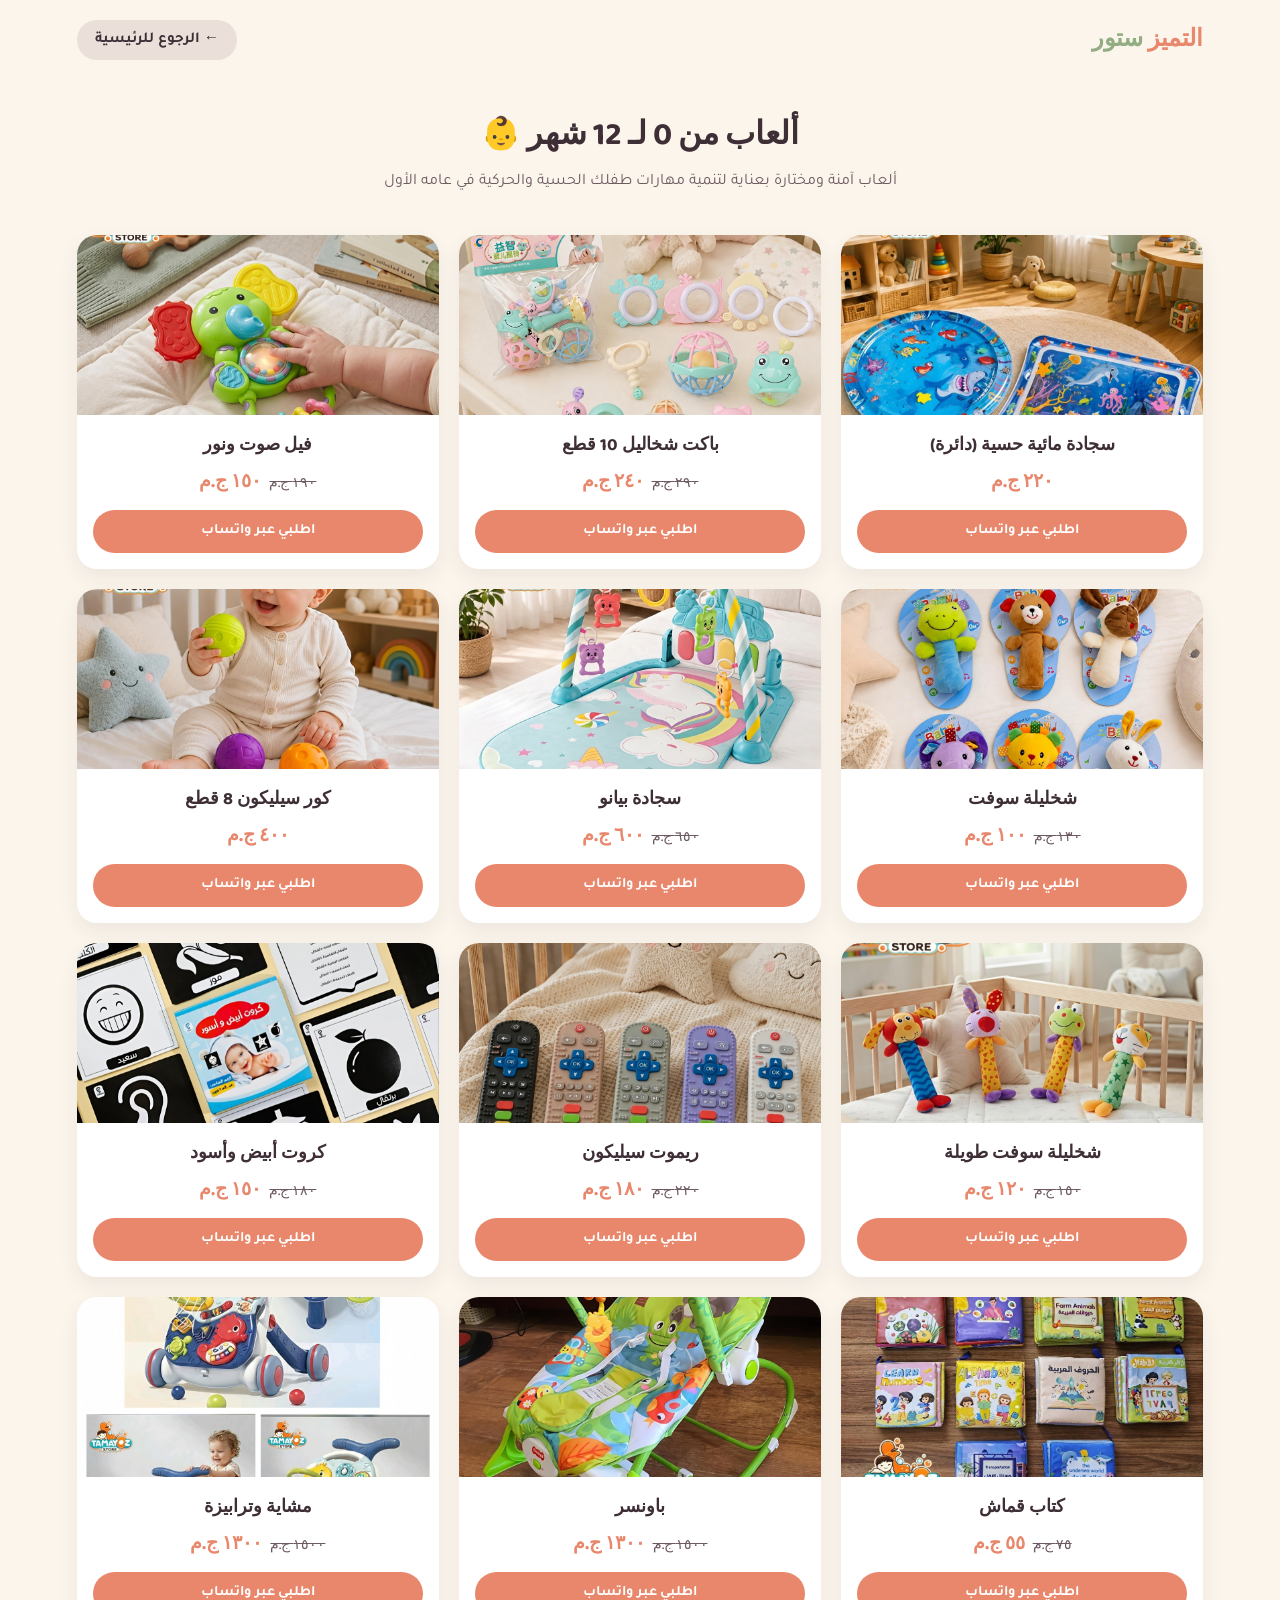
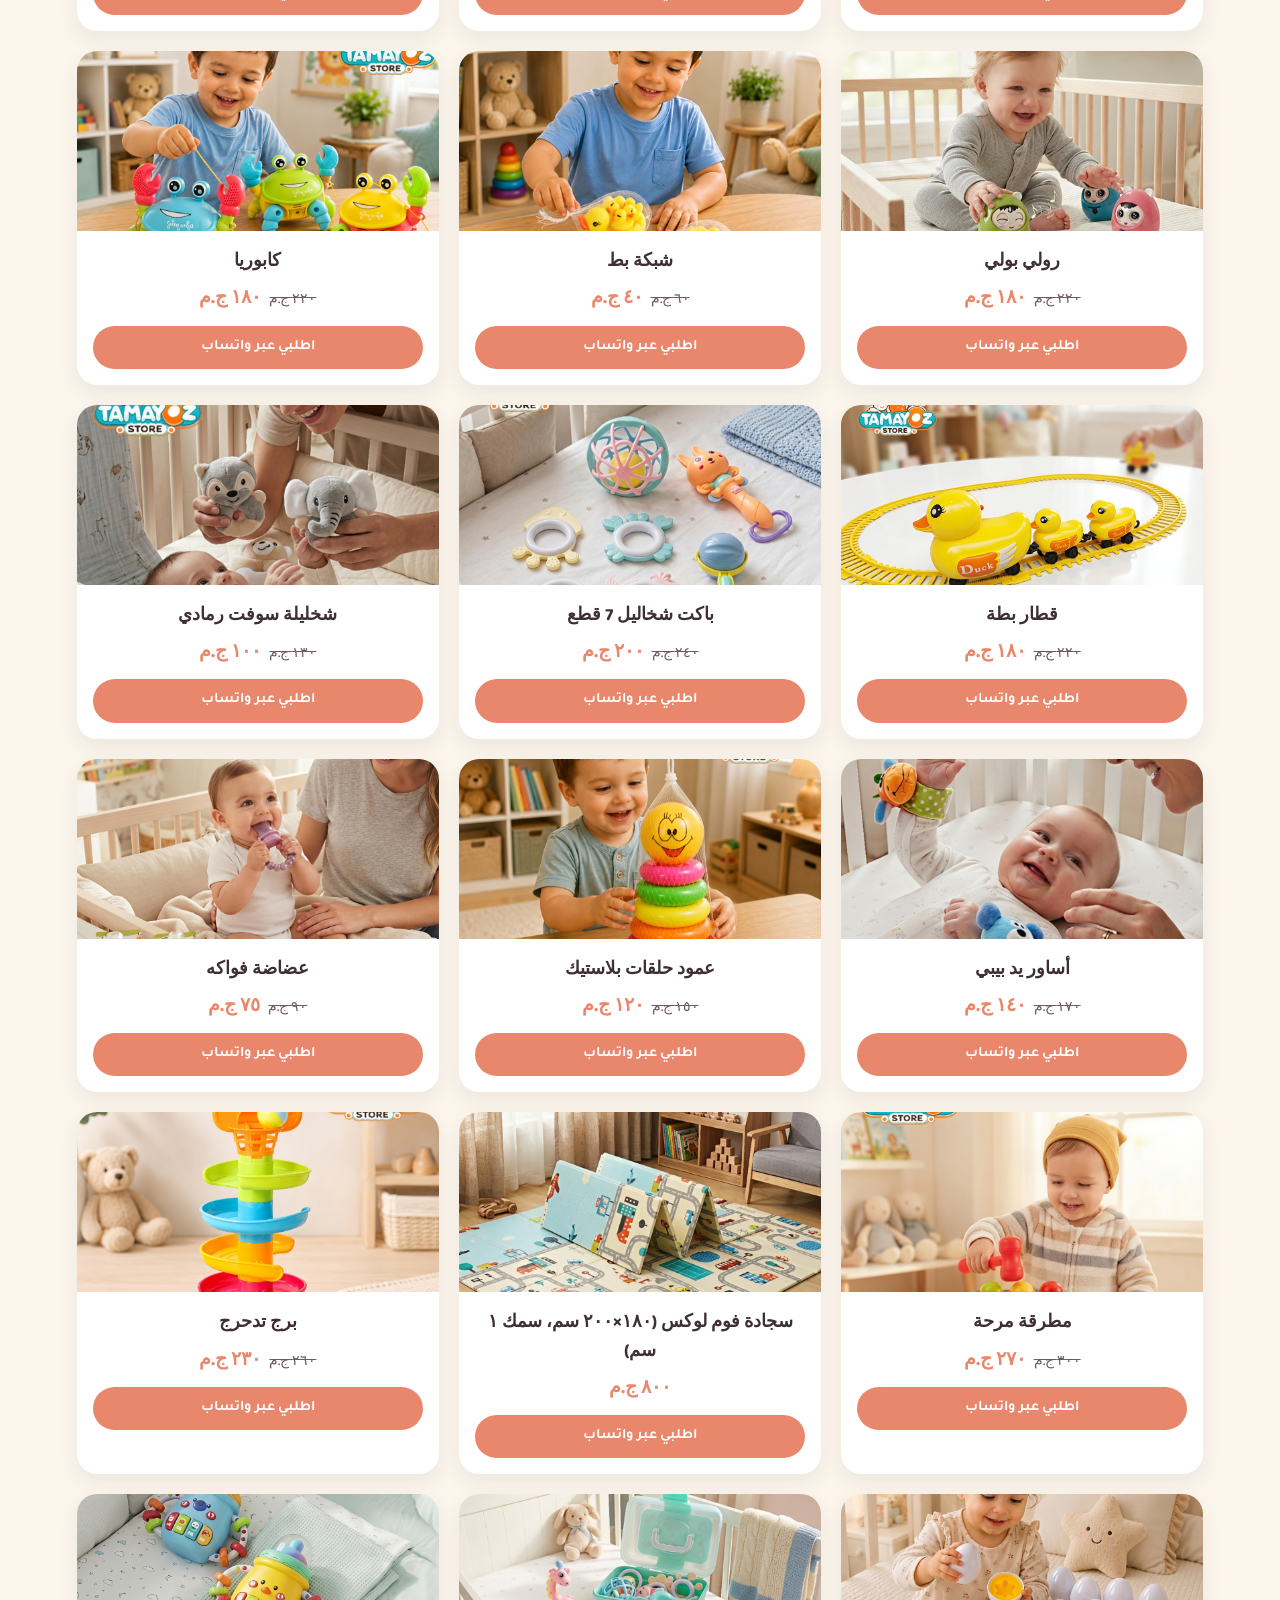
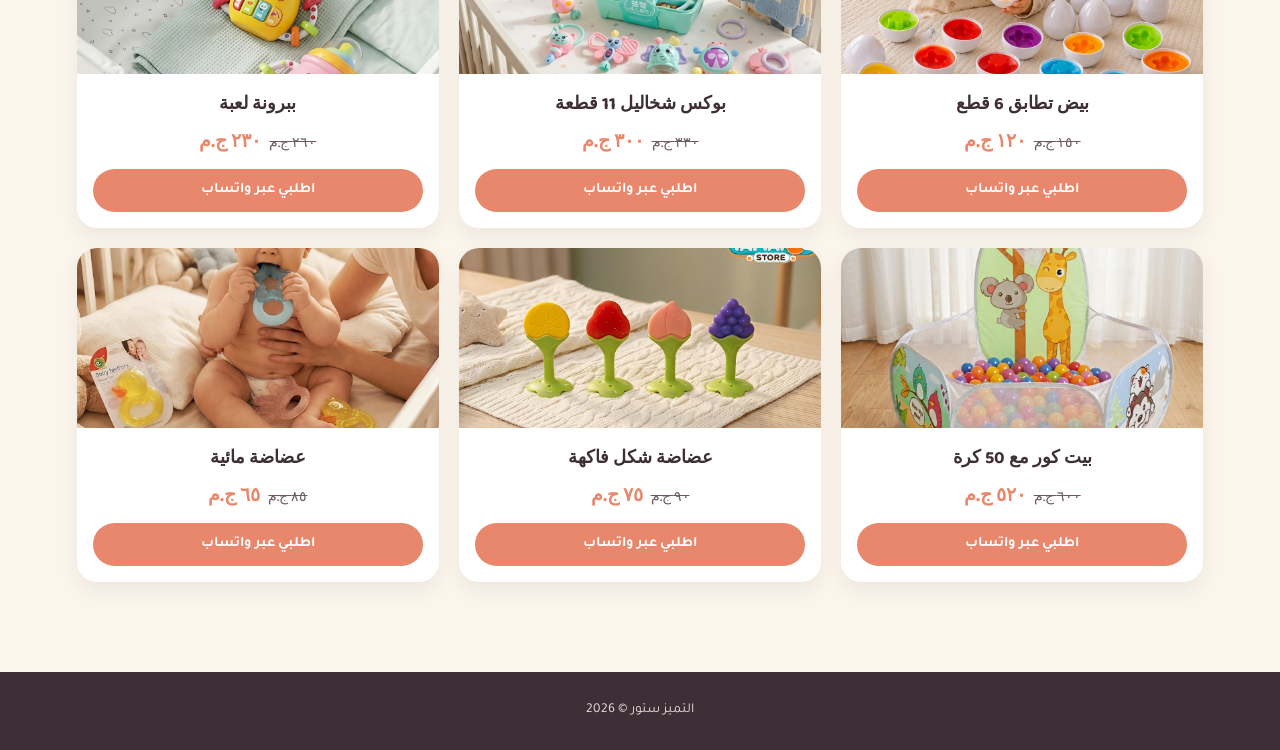
==== 0-12-months.html @ 3f2ba43d "Update 0-12-months.html" ====
<!DOCTYPE html>
<html lang="ar" dir="rtl">
<head>
<meta charset="UTF-8">
<meta name="viewport" content="width=device-width, initial-scale=1.0">
<title>ألعاب من 0 لـ 12 شهر - التميز ستور</title>
<link href="https://fonts.googleapis.com/css2?family=Baloo+2:wght@500;700;800&family=Tajawal:wght@400;500;700&display=swap" rel="stylesheet">
<style>
  :root{
    --cream:#FBF5EC;
    --coral:#E8876B;
    --sage:#93AD82;
    --sun:#F0C348;
    --plum:#3E2E36;
    --plum-soft:#6E5A61;
    --card:#FFFFFF;
  }
  *{box-sizing:border-box; margin:0; padding:0;}
  body{
    font-family:'Tajawal', sans-serif;
    background:var(--cream);
    color:var(--plum);
    line-height:1.6;
  }
  h1,h2,h3{ font-family:'Baloo 2', sans-serif; }
  nav{
    display:flex; justify-content:space-between; align-items:center;
    padding:20px 6%; background:var(--cream);
  }
  .logo{ font-family:'Baloo 2'; font-weight:800; font-size:1.5rem; color:var(--coral); text-decoration:none; }
  .logo span{ color:var(--sage); }
  .back-btn{
    color:var(--plum); text-decoration:none; font-weight:700;
    font-size:0.95rem; background:#EADFD9; padding:8px 18px; border-radius:20px;
  }
  .header-section{ text-align:center; padding:30px 6% 20px; }
  .header-section h1{ font-size:2rem; color:var(--plum); }
  .header-section p{ color:var(--plum-soft); margin-top:8px; font-size:1rem; }

  .products{ padding:20px 6% 50px; }
  .products-grid{ display:grid; grid-template-columns:repeat(3,1fr); gap:20px; }
  .pcard{
    background:var(--card); border-radius:20px; overflow:hidden;
    box-shadow:0 8px 20px rgba(62,46,54,0.07); display:flex; flex-direction:column;
  }
  .pcard-img{ height:180px; overflow:hidden; background:#FCE7D8; display:flex; align-items:center; justify-content:center; }
  .pcard-img img{ width:100%; height:100%; object-fit:cover; }
  .pcard-body{ padding:16px; text-align:center; }
  .pcard-body h3{ font-size:1.1rem; font-weight:700; margin-bottom:8px; }
  .pcard-body .price{ font-family:'Baloo 2'; font-weight:700; color:var(--coral); font-size:1.2rem; margin-bottom:12px; }
  .old-price{ text-decoration:line-through; color:var(--plum-soft); font-size:0.85rem; font-weight:500; margin-inline-end:8px; }
  .new-price{ color:var(--coral); font-weight:700; }
  .order-btn{
    display:inline-block; background:var(--coral); color:white;
    padding:10px 20px; border-radius:30px; font-weight:700;
    text-decoration:none; font-size:0.9rem; width:100%;
  }

  footer{
    text-align:center; padding:28px 6%; font-size:0.85rem;
    background:var(--plum); color:#EADFD9; margin-top:40px;
  }

  @media(max-width:800px){
    .products-grid{ grid-template-columns:repeat(2,1fr); }
  }
  @media(max-width:500px){
    .products-grid{ grid-template-columns:1fr; }
  }
</style>
</head>
<body>

<nav>
  <a href="../index.html" class="logo">التميز <span>ستور</span></a>
  <a href="../index.html" class="back-btn">← الرجوع للرئيسية</a>
</nav>

<section class="header-section">
  <h1>ألعاب من 0 لـ 12 شهر 👶</h1>
  <p>ألعاب آمنة ومختارة بعناية لتنمية مهارات طفلك الحسية والحركية في عامه الأول</p>
</section>

<section class="products">
  <div class="products-grid">

    <!-- منتج 1 -->
    <div class="pcard">
      <div class="pcard-img">
        <img src="IMG_٢٠٢٦٠٩٠١_٢١٥١٤٠.jpg" alt="سجادة مائية حسية">
      </div>
      <div class="pcard-body">
        <h3>سجادة مائية حسية (دائرة)</h3>
        <p class="price"><span class="new-price">٢٢٠ ج.م</span></p>
        <a href="https://wa.me/201110715438?text=أريد%20طلب%20السجادة%20المائية%20الحسية" target="_blank" class="order-btn">اطلبي عبر واتساب</a>
      </div>
    </div>

    <!-- منتج 2 -->
    <div class="pcard">
      <div class="pcard-img">
        <img src="IMG_٢٠٢٦٠٨١٧_٢١٣٦٤٥.png" alt="باكت شخاليل 10 قطع">
      </div>
      <div class="pcard-body">
        <h3>باكت شخاليل 10 قطع</h3>
        <p class="price"><span class="old-price">٢٩٠ ج.م</span><span class="new-price">٢٤٠ ج.م</span></p>
        <a href="https://wa.me/201110715438?text=أريد%20طلب%20باكت%20شخاليل%2010%20قطع" target="_blank" class="order-btn">اطلبي عبر واتساب</a>
      </div>
    </div>

    <!-- منتج 3 -->
    <div class="pcard">
      <div class="pcard-img">
        <img src="IMG_٢٠٢٦٠٩٠٥_٠٠٢٨٤٧.jpg" alt="فيل صوت ونور">
      </div>
      <div class="pcard-body">
        <h3>فيل صوت ونور</h3>
        <p class="price"><span class="old-price">١٩٠ ج.م</span><span class="new-price">١٥٠ ج.م</span></p>
        <a href="https://wa.me/201110715438?text=أريد%20طلب%20فيل%20صوت%20ونور" target="_blank" class="order-btn">اطلبي عبر واتساب</a>
      </div>
    </div>

    <!-- منتج 4 -->
    <div class="pcard">
      <div class="pcard-img">
        <img src="IMG_٢٠٢٦٠٩٠٥_٠٠٢٩٠٢.jpg" alt="شخليلة سوفت">
      </div>
      <div class="pcard-body">
        <h3>شخليلة سوفت</h3>
        <p class="price"><span class="old-price">١٣٠ ج.م</span><span class="new-price">١٠٠ ج.م</span></p>
        <a href="https://wa.me/201110715438?text=أريد%20طلب%20شخليلة%20سوفت" target="_blank" class="order-btn">اطلبي عبر واتساب</a>
      </div>
    </div>

    <!-- منتج 5 -->
    <div class="pcard">
      <div class="pcard-img">
        <img src="IMG_٢٠٢٦٠٩٠٥_٠٠٢٩١٨.jpg" alt="سجادة بيانو">
      </div>
      <div class="pcard-body">
        <h3>سجادة بيانو</h3>
        <p class="price"><span class="old-price">٦٥٠ ج.م</span><span class="new-price">٦٠٠ ج.م</span></p>
        <a href="https://wa.me/201110715438?text=أريد%20طلب%20سجادة%20بيانو" target="_blank" class="order-btn">اطلبي عبر واتساب</a>
      </div>
    </div>

    <!-- منتج 6 -->
    <div class="pcard">
      <div class="pcard-img">
        <img src="IMG_٢٠٢٦٠٩٠٥_٠٠٢٩٣٢.jpg" alt="كور سيليكون 8 قطع">
      </div>
      <div class="pcard-body">
        <h3>كور سيليكون 8 قطع</h3>
        <p class="price"><span class="new-price">٤٠٠ ج.م</span></p>
        <a href="https://wa.me/201110715438?text=أريد%20طلب%20كور%20سيليكون" target="_blank" class="order-btn">اطلبي عبر واتساب</a>
      </div>
    </div>

    <!-- منتج 7 -->
    <div class="pcard">
      <div class="pcard-img">
        <img src="IMG_٢٠٢٦٠٩٠٥_٠٠٣٠٠٧.jpg" alt="شخليلة سوفت طويلة">
      </div>
      <div class="pcard-body">
        <h3>شخليلة سوفت طويلة</h3>
        <p class="price"><span class="old-price">١٥٠ ج.م</span><span class="new-price">١٢٠ ج.م</span></p>
        <a href="https://wa.me/201110715438?text=أريد%20طلب%20شخليلة%20سوفت%20طويلة" target="_blank" class="order-btn">اطلبي عبر واتساب</a>
      </div>
    </div>

    <!-- منتج 8 -->
    <div class="pcard">
      <div class="pcard-img">
        <img src="IMG_٢٠٢٦٠٩٠٥_٠٠٣٠٣٠.jpg" alt="ريموت سيليكون">
      </div>
      <div class="pcard-body">
        <h3>ريموت سيليكون</h3>
        <p class="price"><span class="old-price">٢٢٠ ج.م</span><span class="new-price">١٨٠ ج.م</span></p>
        <a href="https://wa.me/201110715438?text=أريد%20طلب%20ريموت%20سيليكون" target="_blank" class="order-btn">اطلبي عبر واتساب</a>
      </div>
    </div>

    <!-- منتج 9 -->
    <div class="pcard">
      <div class="pcard-img">
        <img src="IMG_٢٠٢٦٠٩٠٥_٠٠٣٠٤٧.jpg" alt="كروت أبيض وأسود">
      </div>
      <div class="pcard-body">
        <h3>كروت أبيض وأسود</h3>
        <p class="price"><span class="old-price">١٨٠ ج.م</span><span class="new-price">١٥٠ ج.م</span></p>
        <a href="https://wa.me/201110715438?text=أريد%20طلب%20كروت%20أبيض%20وأسود" target="_blank" class="order-btn">اطلبي عبر واتساب</a>
      </div>
    </div>

    <!-- منتج 10 -->
    <div class="pcard">
      <div class="pcard-img">
        <img src="IMG_٢٠٢٦٠٩٠٥_٠٠٣١٠٩.jpg" alt="كتاب قماش">
      </div>
      <div class="pcard-body">
        <h3>كتاب قماش</h3>
        <p class="price"><span class="old-price">٧٥ ج.م</span><span class="new-price">٥٥ ج.م</span></p>
        <a href="https://wa.me/201110715438?text=أريد%20طلب%20كتاب%20قماش" target="_blank" class="order-btn">اطلبي عبر واتساب</a>
      </div>
    </div>

    <!-- منتج 11 -->
    <div class="pcard">
      <div class="pcard-img">
        <img src="IMG_٢٠٢٦٠٩٠٥_٠٠٣١٢٠.jpg" alt="باونسر">
      </div>
      <div class="pcard-body">
        <h3>باونسر</h3>
        <p class="price"><span class="old-price">١٥٠٠ ج.م</span><span class="new-price">١٣٠٠ ج.م</span></p>
        <a href="https://wa.me/201110715438?text=أريد%20طلب%20باونسر" target="_blank" class="order-btn">اطلبي عبر واتساب</a>
      </div>
    </div>

    <!-- منتج 12 -->
    <div class="pcard">
      <div class="pcard-img">
        <img src="IMG_٢٠٢٦٠٩٠٥_٠٠٣٢٥٩.jpg" alt="مشاية وترابيزة">
      </div>
      <div class="pcard-body">
        <h3>مشاية وترابيزة</h3>
        <p class="price"><span class="old-price">١٥٠٠ ج.م</span><span class="new-price">١٣٠٠ ج.م</span></p>
        <a href="https://wa.me/201110715438?text=أريد%20طلب%20مشاية%20وترابيزة" target="_blank" class="order-btn">اطلبي عبر واتساب</a>
      </div>
    </div>

    <!-- منتج 13 -->
    <div class="pcard">
      <div class="pcard-img">
        <img src="IMG_٢٠٢٦٠٩٠٥_٠٠٣٣٢٥.jpg" alt="رولي بولي">
      </div>
      <div class="pcard-body">
        <h3>رولي بولي</h3>
        <p class="price"><span class="old-price">٢٢٠ ج.م</span><span class="new-price">١٨٠ ج.م</span></p>
        <a href="https://wa.me/201110715438?text=أريد%20طلب%20رولي%20بولي" target="_blank" class="order-btn">اطلبي عبر واتساب</a>
      </div>
    </div>

    <!-- منتج 14 -->
    <div class="pcard">
      <div class="pcard-img">
        <img src="IMG_٢٠٢٦٠٩٠٥_٠٠٣٣٣٣.jpg" alt="شبكة بط">
      </div>
      <div class="pcard-body">
        <h3>شبكة بط</h3>
        <p class="price"><span class="old-price">٦٠ ج.م</span><span class="new-price">٤٠ ج.م</span></p>
        <a href="https://wa.me/201110715438?text=أريد%20طلب%20شبكة%20بط" target="_blank" class="order-btn">اطلبي عبر واتساب</a>
      </div>
    </div>

    <!-- منتج 15 -->
    <div class="pcard">
      <div class="pcard-img">
        <img src="IMG_٢٠٢٦٠٩٠٥_٠٠٣٣٤٨.jpg" alt="كابوريا">
      </div>
      <div class="pcard-body">
        <h3>كابوريا</h3>
        <p class="price"><span class="old-price">٢٢٠ ج.م</span><span class="new-price">١٨٠ ج.م</span></p>
        <a href="https://wa.me/201110715438?text=أريد%20طلب%20كابوريا" target="_blank" class="order-btn">اطلبي عبر واتساب</a>
      </div>
    </div>

    <!-- منتج 16 -->
    <div class="pcard">
      <div class="pcard-img">
        <img src="IMG_٢٠٢٦٠٩٠٥_٠٠٣٤٠٢.jpg" alt="قطار بطة">
      </div>
      <div class="pcard-body">
        <h3>قطار بطة</h3>
        <p class="price"><span class="old-price">٢٢٠ ج.م</span><span class="new-price">١٨٠ ج.م</span></p>
        <a href="https://wa.me/201110715438?text=أريد%20طلب%20قطار%20بطة" target="_blank" class="order-btn">اطلبي عبر واتساب</a>
      </div>
    </div>

    <!-- منتج 17 -->
    <div class="pcard">
      <div class="pcard-img">
        <img src="IMG_٢٠٢٦٠٩٠٥_٠٠٣٤٢٠.jpg" alt="باكت شخاليل 7 قطع">
      </div>
      <div class="pcard-body">
        <h3>باكت شخاليل 7 قطع</h3>
        <p class="price"><span class="old-price">٢٤٠ ج.م</span><span class="new-price">٢٠٠ ج.م</span></p>
        <a href="https://wa.me/201110715438?text=أريد%20طلب%20باكت%20شخاليل%207%20قطع" target="_blank" class="order-btn">اطلبي عبر واتساب</a>
      </div>
    </div>

    <!-- منتج 18 -->
    <div class="pcard">
      <div class="pcard-img">
        <img src="IMG_٢٠٢٦٠٩٠٥_٠٠٣٤٤٤.jpg" alt="شخليلة سوفت رمادي">
      </div>
      <div class="pcard-body">
        <h3>شخليلة سوفت رمادي</h3>
        <p class="price"><span class="old-price">١٣٠ ج.م</span><span class="new-price">١٠٠ ج.م</span></p>
        <a href="https://wa.me/201110715438?text=أريد%20طلب%20شخليلة%20سوفت%20رمادي" target="_blank" class="order-btn">اطلبي عبر واتساب</a>
      </div>
    </div>

    <!-- منتج 19 -->
    <div class="pcard">
      <div class="pcard-img">
        <img src="IMG_٢٠٢٦٠٩٠٥_٠٠٣٤٥٣.jpg" alt="أساور يد بيبي">
      </div>
      <div class="pcard-body">
        <h3>أساور يد بيبي</h3>
        <p class="price"><span class="old-price">١٧٠ ج.م</span><span class="new-price">١٤٠ ج.م</span></p>
        <a href="https://wa.me/201110715438?text=أريد%20طلب%20أساور%20يد%20بيبي" target="_blank" class="order-btn">اطلبي عبر واتساب</a>
      </div>
    </div>

    <!-- منتج 20 -->
    <div class="pcard">
      <div class="pcard-img">
        <img src="IMG_٢٠٢٦٠٩٠٥_٠٠٣٥٠٧.jpg" alt="عمود حلقات بلاستيك">
      </div>
      <div class="pcard-body">
        <h3>عمود حلقات بلاستيك</h3>
        <p class="price"><span class="old-price">١٥٠ ج.م</span><span class="new-price">١٢٠ ج.م</span></p>
        <a href="https://wa.me/201110715438?text=أريد%20طلب%20عمود%20حلقات%20بلاستيك" target="_blank" class="order-btn">اطلبي عبر واتساب</a>
      </div>
    </div>

    <!-- منتج 21 -->
    <div class="pcard">
      <div class="pcard-img">
        <img src="IMG_٢٠٢٦٠٩٠٥_٠٠٣٥١٤.jpg" alt="عضاضة فواكه">
      </div>
      <div class="pcard-body">
        <h3>عضاضة فواكه</h3>
        <p class="price"><span class="old-price">٩٠ ج.م</span><span class="new-price">٧٥ ج.م</span></p>
        <a href="https://wa.me/201110715438?text=أريد%20طلب%20عضاضة%20فواكه" target="_blank" class="order-btn">اطلبي عبر واتساب</a>
      </div>
    </div>

    <!-- منتج 22 -->
    <div class="pcard">
      <div class="pcard-img">
        <img src="IMG_٢٠٢٦٠٩٠٥_٠٠٣٥٢٣.jpg" alt="مطرقة مرحة">
      </div>
      <div class="pcard-body">
        <h3>مطرقة مرحة</h3>
        <p class="price"><span class="old-price">٣٠٠ ج.م</span><span class="new-price">٢٧٠ ج.م</span></p>
        <a href="https://wa.me/201110715438?text=أريد%20طلب%20مطرقة%20مرحة" target="_blank" class="order-btn">اطلبي عبر واتساب</a>
      </div>
    </div>

    <!-- منتج 23 -->
    <div class="pcard">
      <div class="pcard-img">
        <img src="IMG_٢٠٢٦٠٩٠٥_٠٠٣٥٤٠.jpg" alt="سجادة فوم لوكس">
      </div>
      <div class="pcard-body">
        <h3>سجادة فوم لوكس (١٨٠×٢٠٠ سم، سمك ١ سم)</h3>
        <p class="price"><span class="new-price">٨٠٠ ج.م</span></p>
        <a href="https://wa.me/201110715438?text=أريد%20طلب%20سجادة%20فوم%20لوكس" target="_blank" class="order-btn">اطلبي عبر واتساب</a>
      </div>
    </div>

    <!-- منتج 24 -->
    <div class="pcard">
      <div class="pcard-img">
        <img src="IMG_٢٠٢٦٠٩٠٥_٠٠٣٦٠٨.jpg" alt="برج تدحرج">
      </div>
      <div class="pcard-body">
        <h3>برج تدحرج</h3>
        <p class="price"><span class="old-price">٢٦٠ ج.م</span><span class="new-price">٢٣٠ ج.م</span></p>
        <a href="https://wa.me/201110715438?text=أريد%20طلب%20برج%20تدحرج" target="_blank" class="order-btn">اطلبي عبر واتساب</a>
      </div>
    </div>

    <!-- منتج 25 -->
    <div class="pcard">
      <div class="pcard-img">
        <img src="IMG_٢٠٢٦٠٩٠٥_٠٠٣٦٢٠.jpg" alt="بيض تطابق 6 قطع">
      </div>
      <div class="pcard-body">
        <h3>بيض تطابق 6 قطع</h3>
        <p class="price"><span class="old-price">١٥٠ ج.م</span><span class="new-price">١٢٠ ج.م</span></p>
        <a href="https://wa.me/201110715438?text=أريد%20طلب%20بيض%20تطابق" target="_blank" class="order-btn">اطلبي عبر واتساب</a>
      </div>
    </div>

    <!-- منتج 26 -->
    <div class="pcard">
      <div class="pcard-img">
        <img src="IMG_٢٠٢٦٠٩٠٥_٠٠٣٦٣٣.jpg" alt="بوكس شخاليل 11 قطعة">
      </div>
      <div class="pcard-body">
        <h3>بوكس شخاليل 11 قطعة</h3>
        <p class="price"><span class="old-price">٣٣٠ ج.م</span><span class="new-price">٣٠٠ ج.م</span></p>
        <a href="https://wa.me/201110715438?text=أريد%20طلب%20بوكس%20شخاليل%2011%20قطعة" target="_blank" class="order-btn">اطلبي عبر واتساب</a>
      </div>
    </div>

    <!-- منتج 27 -->
    <div class="pcard">
      <div class="pcard-img">
        <img src="IMG_٢٠٢٦٠٩٠٥_٠٠٣٦٤٦.jpg" alt="ببرونة لعبة">
      </div>
      <div class="pcard-body">
        <h3>ببرونة لعبة</h3>
        <p class="price"><span class="old-price">٢٦٠ ج.م</span><span class="new-price">٢٣٠ ج.م</span></p>
        <a href="https://wa.me/201110715438?text=أريد%20طلب%20ببرونة%20لعبة" target="_blank" class="order-btn">اطلبي عبر واتساب</a>
      </div>
    </div>

    <!-- منتج 28 -->
    <div class="pcard">
      <div class="pcard-img">
        <img src="IMG_٢٠٢٦٠٩٠٥_٠٠٣٦٥٨.jpg" alt="بيت كور مع 50 كرة">
      </div>
      <div class="pcard-body">
        <h3>بيت كور مع 50 كرة</h3>
        <p class="price"><span class="old-price">٦٠٠ ج.م</span><span class="new-price">٥٢٠ ج.م</span></p>
        <a href="https://wa.me/201110715438?text=أريد%20طلب%20بيت%20كور%20مع%2050%20كرة" target="_blank" class="order-btn">اطلبي عبر واتساب</a>
      </div>
    </div>

    <!-- منتج 29 -->
    <div class="pcard">
      <div class="pcard-img">
        <img src="IMG_٢٠٢٦٠٩٠٥_٠٠٣٧١٢.jpg" alt="عضاضة شكل فاكهة">
      </div>
      <div class="pcard-body">
        <h3>عضاضة شكل فاكهة</h3>
        <p class="price"><span class="old-price">٩٠ ج.م</span><span class="new-price">٧٥ ج.م</span></p>
        <a href="https://wa.me/201110715438?text=أريد%20طلب%20عضاضة%20شكل%20فاكهة" target="_blank" class="order-btn">اطلبي عبر واتساب</a>
      </div>
    </div>

    <!-- منتج 30 -->
    <div class="pcard">
      <div class="pcard-img">
        <img src="IMG_٢٠٢٦٠٩٠٥_٠٠٣٧٣٠.jpg" alt="عضاضة مائية">
      </div>
      <div class="pcard-body">
        <h3>عضاضة مائية</h3>
        <p class="price"><span class="old-price">٨٥ ج.م</span><span class="new-price">٦٥ ج.م</span></p>
        <a href="https://wa.me/201110715438?text=أريد%20طلب%20عضاضة%20مائية" target="_blank" class="order-btn">اطلبي عبر واتساب</a>
      </div>
    </div>

  </div>
</section>

<footer>
  <p>التميز ستور © 2026</p>
</footer>

</body>
</html>
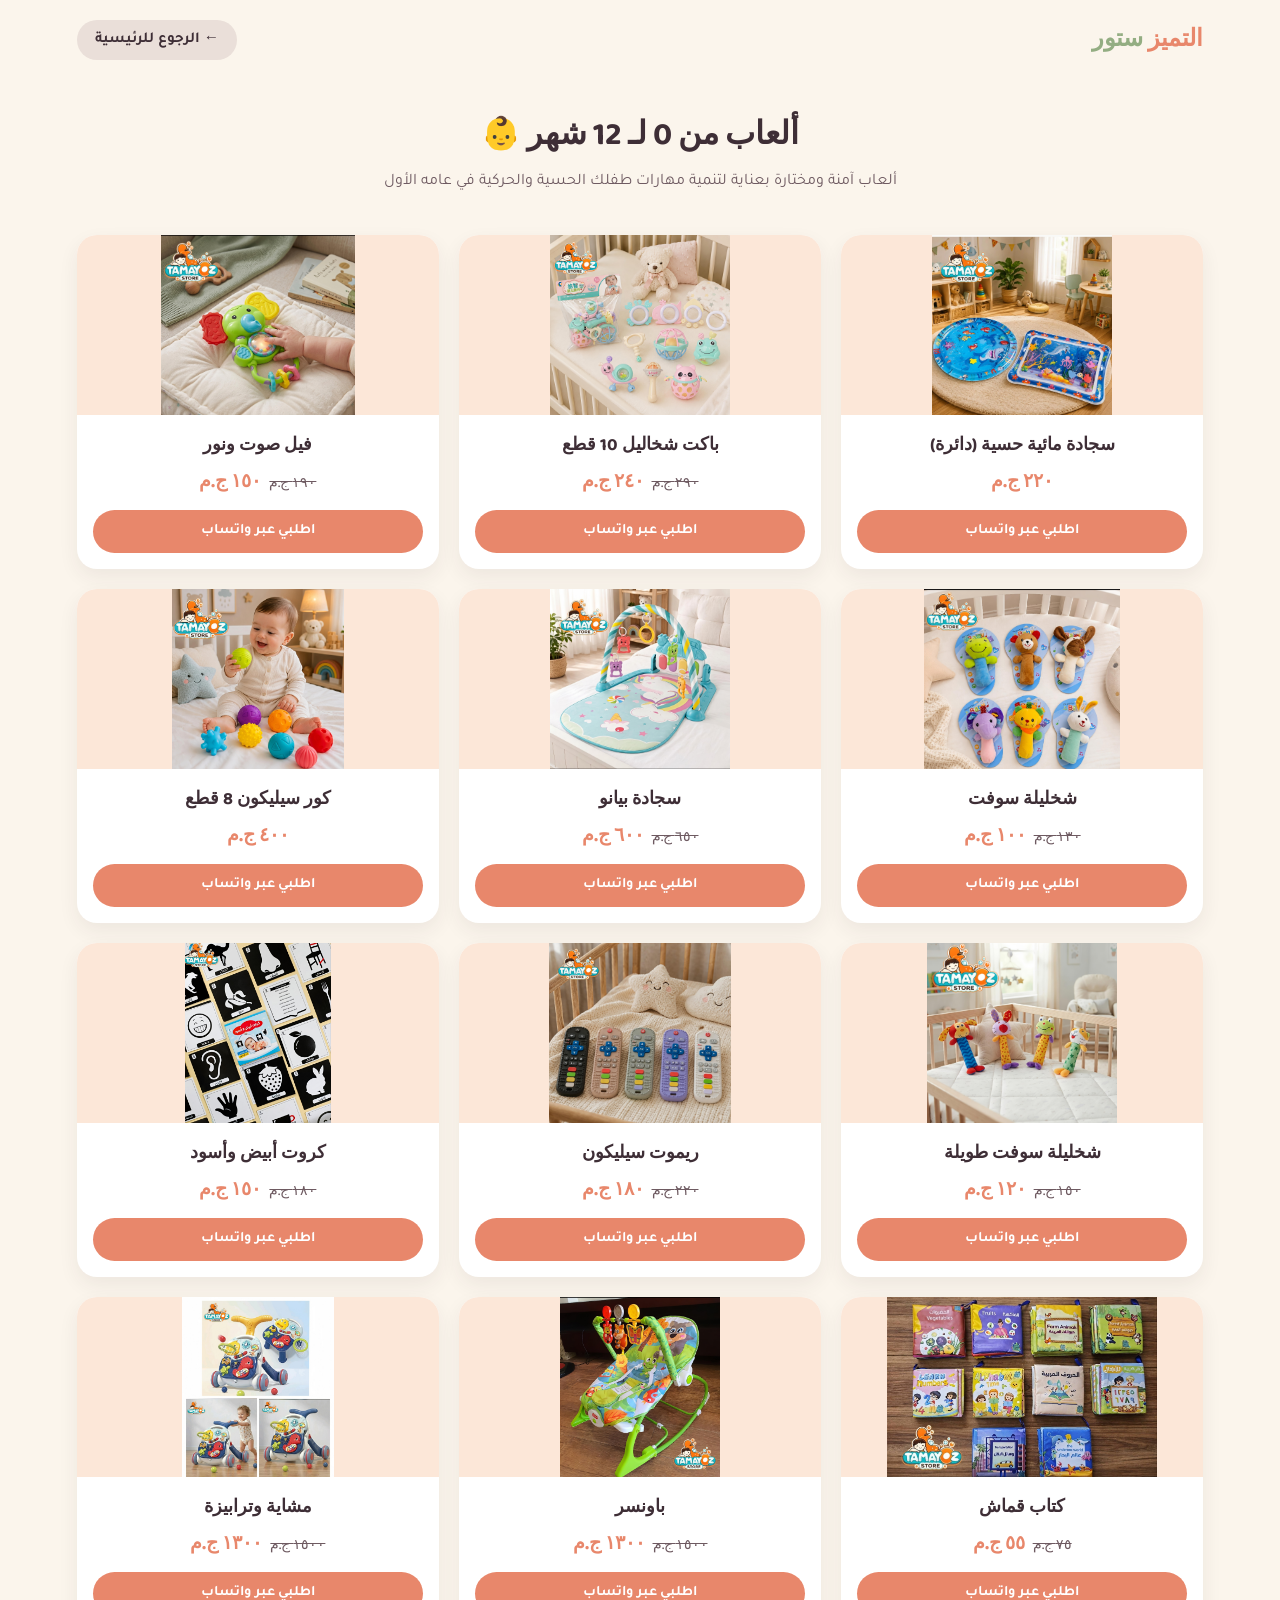
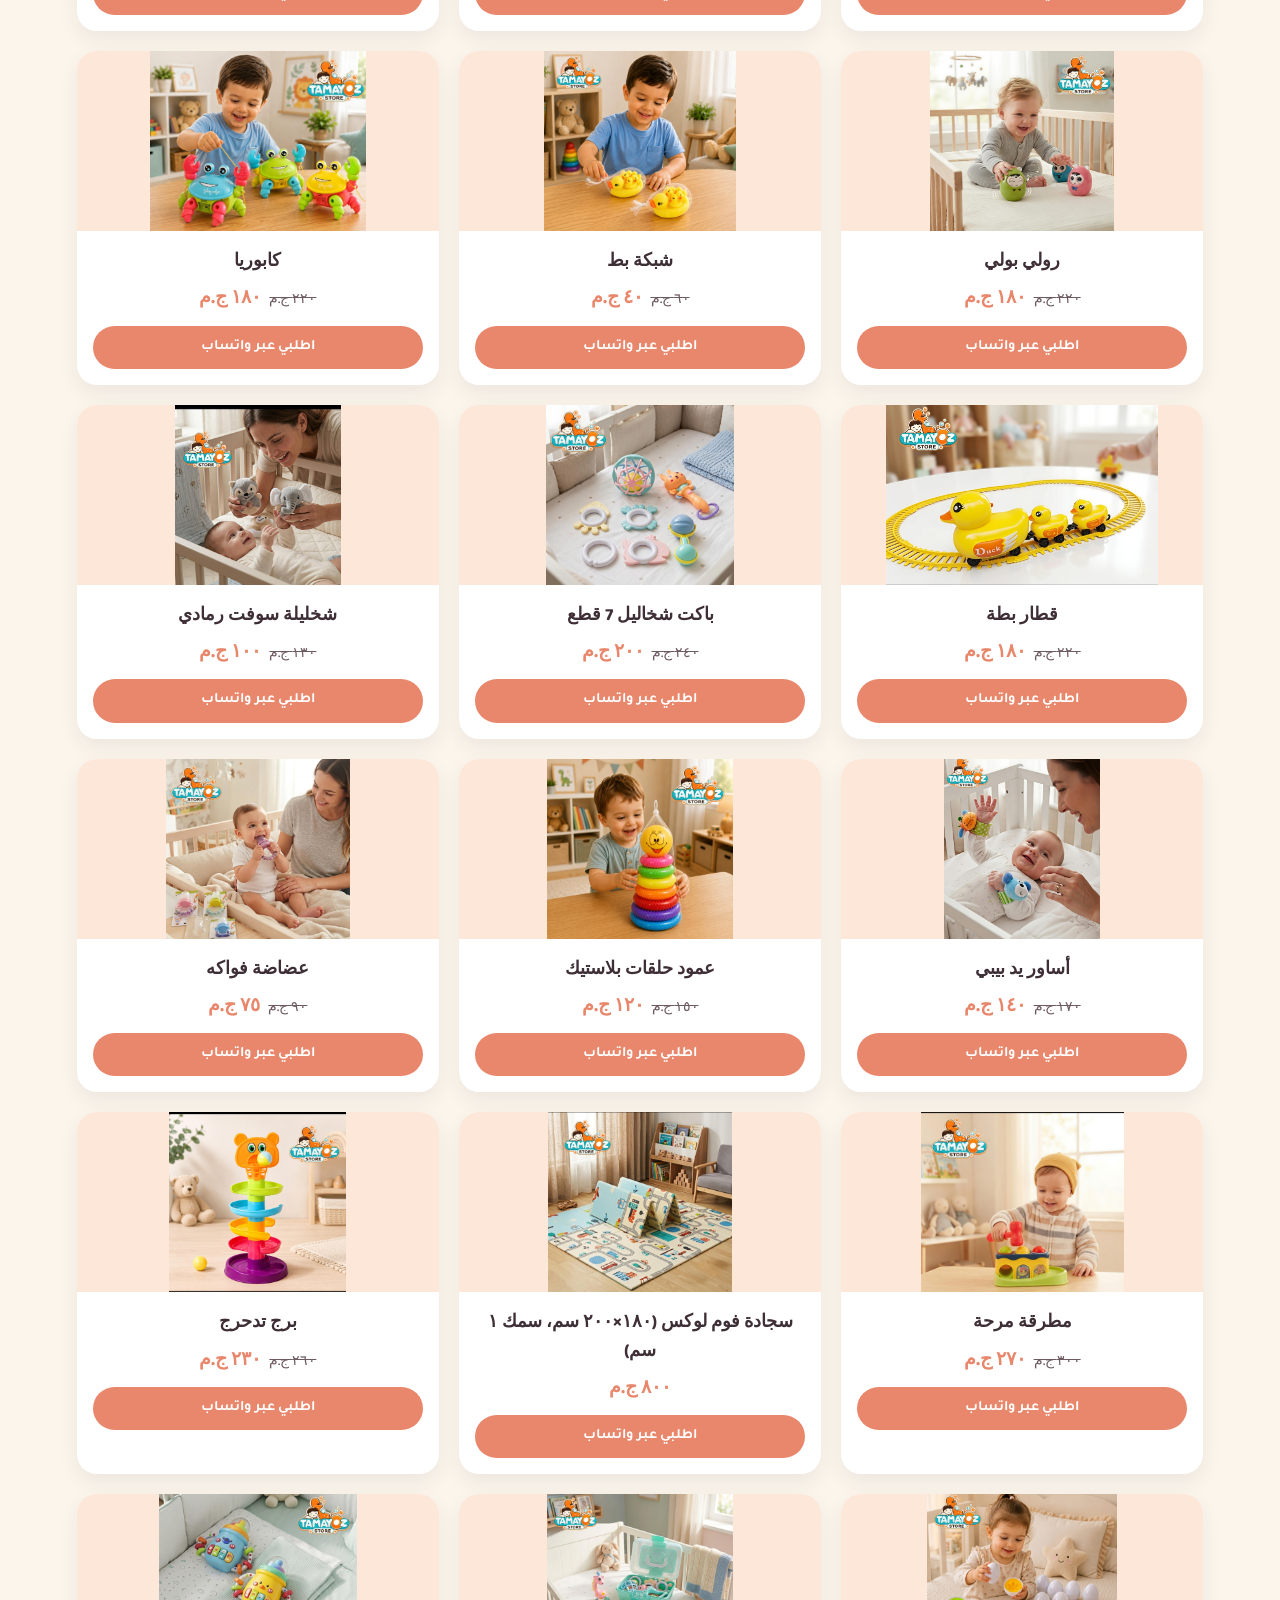
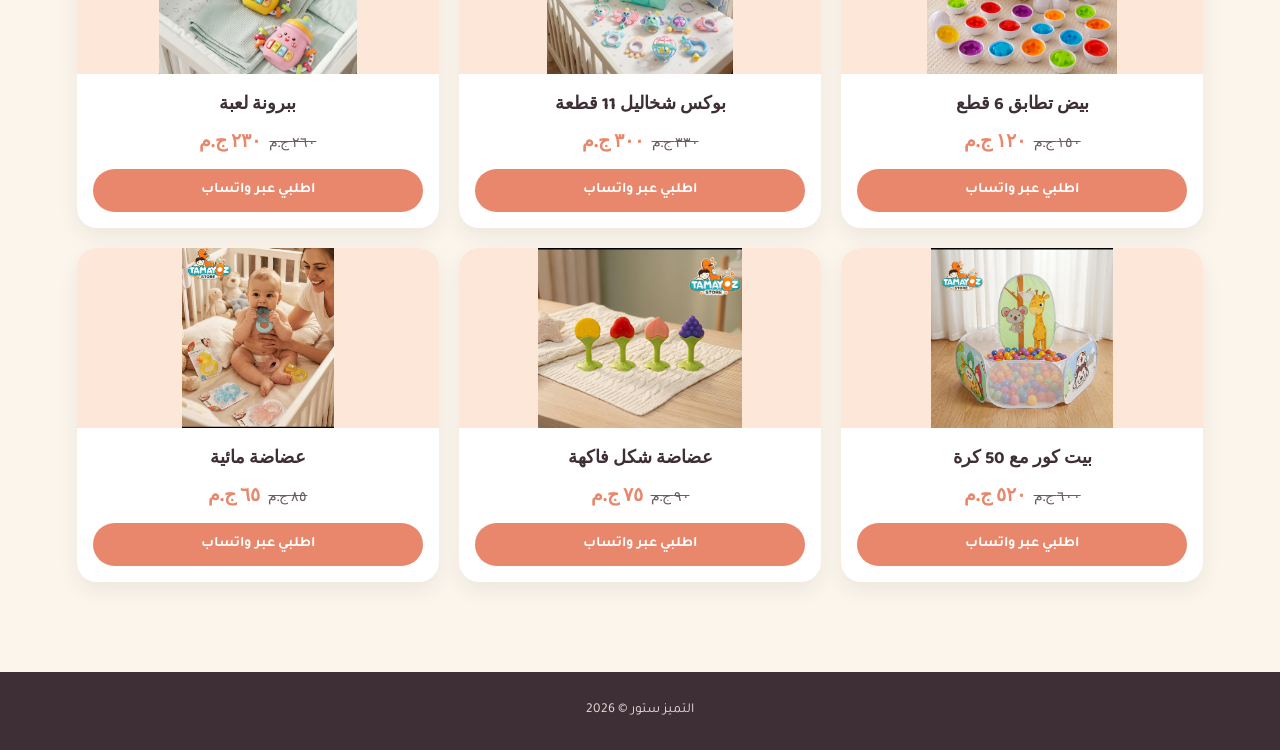
==== commit df857aa4: "Update 0-12-months.html" ====
--- a/0-12-months.html
+++ b/0-12-months.html
@@ -44,7 +44,17 @@
     box-shadow:0 8px 20px rgba(62,46,54,0.07); display:flex; flex-direction:column;
   }
   .pcard-img{ height:180px; overflow:hidden; background:#FCE7D8; display:flex; align-items:center; justify-content:center; }
-  .pcard-img img{ width:100%; height:100%; object-fit:cover; }
+  .pcard-img img{ width:100%; height:100%; object-fit:contain; cursor:pointer; }
+  .lightbox{
+    display:none; position:fixed; inset:0; background:rgba(62,46,54,0.9);
+    z-index:999; align-items:center; justify-content:center; padding:20px;
+  }
+  .lightbox.active{ display:flex; }
+  .lightbox img{ max-width:100%; max-height:90vh; border-radius:12px; }
+  .lightbox-close{
+    position:absolute; top:20px; left:20px; color:white; font-size:2rem;
+    background:none; border:none; cursor:pointer;
+  }
   .pcard-body{ padding:16px; text-align:center; }
   .pcard-body h3{ font-size:1.1rem; font-weight:700; margin-bottom:8px; }
   .pcard-body .price{ font-family:'Baloo 2'; font-weight:700; color:var(--coral); font-size:1.2rem; margin-bottom:12px; }
@@ -87,7 +97,7 @@
     <!-- منتج 1 -->
     <div class="pcard">
       <div class="pcard-img">
-        <img src="IMG_٢٠٢٦٠٩٠١_٢١٥١٤٠.jpg" alt="سجادة مائية حسية">
+        <img onclick="openLightbox(this.src)" src="IMG_٢٠٢٦٠٩٠١_٢١٥١٤٠.jpg" alt="سجادة مائية حسية">
       </div>
       <div class="pcard-body">
         <h3>سجادة مائية حسية (دائرة)</h3>
@@ -99,7 +109,7 @@
     <!-- منتج 2 -->
     <div class="pcard">
       <div class="pcard-img">
-        <img src="IMG_٢٠٢٦٠٨١٧_٢١٣٦٤٥.png" alt="باكت شخاليل 10 قطع">
+        <img onclick="openLightbox(this.src)" src="IMG_٢٠٢٦٠٨١٧_٢١٣٦٤٥.png" alt="باكت شخاليل 10 قطع">
       </div>
       <div class="pcard-body">
         <h3>باكت شخاليل 10 قطع</h3>
@@ -111,7 +121,7 @@
     <!-- منتج 3 -->
     <div class="pcard">
       <div class="pcard-img">
-        <img src="IMG_٢٠٢٦٠٩٠٥_٠٠٢٨٤٧.jpg" alt="فيل صوت ونور">
+        <img onclick="openLightbox(this.src)" src="IMG_٢٠٢٦٠٩٠٥_٠٠٢٨٤٧.jpg" alt="فيل صوت ونور">
       </div>
       <div class="pcard-body">
         <h3>فيل صوت ونور</h3>
@@ -123,7 +133,7 @@
     <!-- منتج 4 -->
     <div class="pcard">
       <div class="pcard-img">
-        <img src="IMG_٢٠٢٦٠٩٠٥_٠٠٢٩٠٢.jpg" alt="شخليلة سوفت">
+        <img onclick="openLightbox(this.src)" src="IMG_٢٠٢٦٠٩٠٥_٠٠٢٩٠٢.jpg" alt="شخليلة سوفت">
       </div>
       <div class="pcard-body">
         <h3>شخليلة سوفت</h3>
@@ -135,7 +145,7 @@
     <!-- منتج 5 -->
     <div class="pcard">
       <div class="pcard-img">
-        <img src="IMG_٢٠٢٦٠٩٠٥_٠٠٢٩١٨.jpg" alt="سجادة بيانو">
+        <img onclick="openLightbox(this.src)" src="IMG_٢٠٢٦٠٩٠٥_٠٠٢٩١٨.jpg" alt="سجادة بيانو">
       </div>
       <div class="pcard-body">
         <h3>سجادة بيانو</h3>
@@ -147,7 +157,7 @@
     <!-- منتج 6 -->
     <div class="pcard">
       <div class="pcard-img">
-        <img src="IMG_٢٠٢٦٠٩٠٥_٠٠٢٩٣٢.jpg" alt="كور سيليكون 8 قطع">
+        <img onclick="openLightbox(this.src)" src="IMG_٢٠٢٦٠٩٠٥_٠٠٢٩٣٢.jpg" alt="كور سيليكون 8 قطع">
       </div>
       <div class="pcard-body">
         <h3>كور سيليكون 8 قطع</h3>
@@ -159,7 +169,7 @@
     <!-- منتج 7 -->
     <div class="pcard">
       <div class="pcard-img">
-        <img src="IMG_٢٠٢٦٠٩٠٥_٠٠٣٠٠٧.jpg" alt="شخليلة سوفت طويلة">
+        <img onclick="openLightbox(this.src)" src="IMG_٢٠٢٦٠٩٠٥_٠٠٣٠٠٧.jpg" alt="شخليلة سوفت طويلة">
       </div>
       <div class="pcard-body">
         <h3>شخليلة سوفت طويلة</h3>
@@ -171,7 +181,7 @@
     <!-- منتج 8 -->
     <div class="pcard">
       <div class="pcard-img">
-        <img src="IMG_٢٠٢٦٠٩٠٥_٠٠٣٠٣٠.jpg" alt="ريموت سيليكون">
+        <img onclick="openLightbox(this.src)" src="IMG_٢٠٢٦٠٩٠٥_٠٠٣٠٣٠.jpg" alt="ريموت سيليكون">
       </div>
       <div class="pcard-body">
         <h3>ريموت سيليكون</h3>
@@ -183,7 +193,7 @@
     <!-- منتج 9 -->
     <div class="pcard">
       <div class="pcard-img">
-        <img src="IMG_٢٠٢٦٠٩٠٥_٠٠٣٠٤٧.jpg" alt="كروت أبيض وأسود">
+        <img onclick="openLightbox(this.src)" src="IMG_٢٠٢٦٠٩٠٥_٠٠٣٠٤٧.jpg" alt="كروت أبيض وأسود">
       </div>
       <div class="pcard-body">
         <h3>كروت أبيض وأسود</h3>
@@ -195,7 +205,7 @@
     <!-- منتج 10 -->
     <div class="pcard">
       <div class="pcard-img">
-        <img src="IMG_٢٠٢٦٠٩٠٥_٠٠٣١٠٩.jpg" alt="كتاب قماش">
+        <img onclick="openLightbox(this.src)" src="IMG_٢٠٢٦٠٩٠٥_٠٠٣١٠٩.jpg" alt="كتاب قماش">
       </div>
       <div class="pcard-body">
         <h3>كتاب قماش</h3>
@@ -207,7 +217,7 @@
     <!-- منتج 11 -->
     <div class="pcard">
       <div class="pcard-img">
-        <img src="IMG_٢٠٢٦٠٩٠٥_٠٠٣١٢٠.jpg" alt="باونسر">
+        <img onclick="openLightbox(this.src)" src="IMG_٢٠٢٦٠٩٠٥_٠٠٣١٢٠.jpg" alt="باونسر">
       </div>
       <div class="pcard-body">
         <h3>باونسر</h3>
@@ -219,7 +229,7 @@
     <!-- منتج 12 -->
     <div class="pcard">
       <div class="pcard-img">
-        <img src="IMG_٢٠٢٦٠٩٠٥_٠٠٣٢٥٩.jpg" alt="مشاية وترابيزة">
+        <img onclick="openLightbox(this.src)" src="IMG_٢٠٢٦٠٩٠٥_٠٠٣٢٥٩.jpg" alt="مشاية وترابيزة">
       </div>
       <div class="pcard-body">
         <h3>مشاية وترابيزة</h3>
@@ -231,7 +241,7 @@
     <!-- منتج 13 -->
     <div class="pcard">
       <div class="pcard-img">
-        <img src="IMG_٢٠٢٦٠٩٠٥_٠٠٣٣٢٥.jpg" alt="رولي بولي">
+        <img onclick="openLightbox(this.src)" src="IMG_٢٠٢٦٠٩٠٥_٠٠٣٣٢٥.jpg" alt="رولي بولي">
       </div>
       <div class="pcard-body">
         <h3>رولي بولي</h3>
@@ -243,7 +253,7 @@
     <!-- منتج 14 -->
     <div class="pcard">
       <div class="pcard-img">
-        <img src="IMG_٢٠٢٦٠٩٠٥_٠٠٣٣٣٣.jpg" alt="شبكة بط">
+        <img onclick="openLightbox(this.src)" src="IMG_٢٠٢٦٠٩٠٥_٠٠٣٣٣٣.jpg" alt="شبكة بط">
       </div>
       <div class="pcard-body">
         <h3>شبكة بط</h3>
@@ -255,7 +265,7 @@
     <!-- منتج 15 -->
     <div class="pcard">
       <div class="pcard-img">
-        <img src="IMG_٢٠٢٦٠٩٠٥_٠٠٣٣٤٨.jpg" alt="كابوريا">
+        <img onclick="openLightbox(this.src)" src="IMG_٢٠٢٦٠٩٠٥_٠٠٣٣٤٨.jpg" alt="كابوريا">
       </div>
       <div class="pcard-body">
         <h3>كابوريا</h3>
@@ -267,7 +277,7 @@
     <!-- منتج 16 -->
     <div class="pcard">
       <div class="pcard-img">
-        <img src="IMG_٢٠٢٦٠٩٠٥_٠٠٣٤٠٢.jpg" alt="قطار بطة">
+        <img onclick="openLightbox(this.src)" src="IMG_٢٠٢٦٠٩٠٥_٠٠٣٤٠٢.jpg" alt="قطار بطة">
       </div>
       <div class="pcard-body">
         <h3>قطار بطة</h3>
@@ -279,7 +289,7 @@
     <!-- منتج 17 -->
     <div class="pcard">
       <div class="pcard-img">
-        <img src="IMG_٢٠٢٦٠٩٠٥_٠٠٣٤٢٠.jpg" alt="باكت شخاليل 7 قطع">
+        <img onclick="openLightbox(this.src)" src="IMG_٢٠٢٦٠٩٠٥_٠٠٣٤٢٠.jpg" alt="باكت شخاليل 7 قطع">
       </div>
       <div class="pcard-body">
         <h3>باكت شخاليل 7 قطع</h3>
@@ -291,7 +301,7 @@
     <!-- منتج 18 -->
     <div class="pcard">
       <div class="pcard-img">
-        <img src="IMG_٢٠٢٦٠٩٠٥_٠٠٣٤٤٤.jpg" alt="شخليلة سوفت رمادي">
+        <img onclick="openLightbox(this.src)" src="IMG_٢٠٢٦٠٩٠٥_٠٠٣٤٤٤.jpg" alt="شخليلة سوفت رمادي">
       </div>
       <div class="pcard-body">
         <h3>شخليلة سوفت رمادي</h3>
@@ -303,7 +313,7 @@
     <!-- منتج 19 -->
     <div class="pcard">
       <div class="pcard-img">
-        <img src="IMG_٢٠٢٦٠٩٠٥_٠٠٣٤٥٣.jpg" alt="أساور يد بيبي">
+        <img onclick="openLightbox(this.src)" src="IMG_٢٠٢٦٠٩٠٥_٠٠٣٤٥٣.jpg" alt="أساور يد بيبي">
       </div>
       <div class="pcard-body">
         <h3>أساور يد بيبي</h3>
@@ -315,7 +325,7 @@
     <!-- منتج 20 -->
     <div class="pcard">
       <div class="pcard-img">
-        <img src="IMG_٢٠٢٦٠٩٠٥_٠٠٣٥٠٧.jpg" alt="عمود حلقات بلاستيك">
+        <img onclick="openLightbox(this.src)" src="IMG_٢٠٢٦٠٩٠٥_٠٠٣٥٠٧.jpg" alt="عمود حلقات بلاستيك">
       </div>
       <div class="pcard-body">
         <h3>عمود حلقات بلاستيك</h3>
@@ -327,7 +337,7 @@
     <!-- منتج 21 -->
     <div class="pcard">
       <div class="pcard-img">
-        <img src="IMG_٢٠٢٦٠٩٠٥_٠٠٣٥١٤.jpg" alt="عضاضة فواكه">
+        <img onclick="openLightbox(this.src)" src="IMG_٢٠٢٦٠٩٠٥_٠٠٣٥١٤.jpg" alt="عضاضة فواكه">
       </div>
       <div class="pcard-body">
         <h3>عضاضة فواكه</h3>
@@ -339,7 +349,7 @@
     <!-- منتج 22 -->
     <div class="pcard">
       <div class="pcard-img">
-        <img src="IMG_٢٠٢٦٠٩٠٥_٠٠٣٥٢٣.jpg" alt="مطرقة مرحة">
+        <img onclick="openLightbox(this.src)" src="IMG_٢٠٢٦٠٩٠٥_٠٠٣٥٢٣.jpg" alt="مطرقة مرحة">
       </div>
       <div class="pcard-body">
         <h3>مطرقة مرحة</h3>
@@ -351,7 +361,7 @@
     <!-- منتج 23 -->
     <div class="pcard">
       <div class="pcard-img">
-        <img src="IMG_٢٠٢٦٠٩٠٥_٠٠٣٥٤٠.jpg" alt="سجادة فوم لوكس">
+        <img onclick="openLightbox(this.src)" src="IMG_٢٠٢٦٠٩٠٥_٠٠٣٥٤٠.jpg" alt="سجادة فوم لوكس">
       </div>
       <div class="pcard-body">
         <h3>سجادة فوم لوكس (١٨٠×٢٠٠ سم، سمك ١ سم)</h3>
@@ -363,7 +373,7 @@
     <!-- منتج 24 -->
     <div class="pcard">
       <div class="pcard-img">
-        <img src="IMG_٢٠٢٦٠٩٠٥_٠٠٣٦٠٨.jpg" alt="برج تدحرج">
+        <img onclick="openLightbox(this.src)" src="IMG_٢٠٢٦٠٩٠٥_٠٠٣٦٠٨.jpg" alt="برج تدحرج">
       </div>
       <div class="pcard-body">
         <h3>برج تدحرج</h3>
@@ -375,7 +385,7 @@
     <!-- منتج 25 -->
     <div class="pcard">
       <div class="pcard-img">
-        <img src="IMG_٢٠٢٦٠٩٠٥_٠٠٣٦٢٠.jpg" alt="بيض تطابق 6 قطع">
+        <img onclick="openLightbox(this.src)" src="IMG_٢٠٢٦٠٩٠٥_٠٠٣٦٢٠.jpg" alt="بيض تطابق 6 قطع">
       </div>
       <div class="pcard-body">
         <h3>بيض تطابق 6 قطع</h3>
@@ -387,7 +397,7 @@
     <!-- منتج 26 -->
     <div class="pcard">
       <div class="pcard-img">
-        <img src="IMG_٢٠٢٦٠٩٠٥_٠٠٣٦٣٣.jpg" alt="بوكس شخاليل 11 قطعة">
+        <img onclick="openLightbox(this.src)" src="IMG_٢٠٢٦٠٩٠٥_٠٠٣٦٣٣.jpg" alt="بوكس شخاليل 11 قطعة">
       </div>
       <div class="pcard-body">
         <h3>بوكس شخاليل 11 قطعة</h3>
@@ -399,7 +409,7 @@
     <!-- منتج 27 -->
     <div class="pcard">
       <div class="pcard-img">
-        <img src="IMG_٢٠٢٦٠٩٠٥_٠٠٣٦٤٦.jpg" alt="ببرونة لعبة">
+        <img onclick="openLightbox(this.src)" src="IMG_٢٠٢٦٠٩٠٥_٠٠٣٦٤٦.jpg" alt="ببرونة لعبة">
       </div>
       <div class="pcard-body">
         <h3>ببرونة لعبة</h3>
@@ -411,7 +421,7 @@
     <!-- منتج 28 -->
     <div class="pcard">
       <div class="pcard-img">
-        <img src="IMG_٢٠٢٦٠٩٠٥_٠٠٣٦٥٨.jpg" alt="بيت كور مع 50 كرة">
+        <img onclick="openLightbox(this.src)" src="IMG_٢٠٢٦٠٩٠٥_٠٠٣٦٥٨.jpg" alt="بيت كور مع 50 كرة">
       </div>
       <div class="pcard-body">
         <h3>بيت كور مع 50 كرة</h3>
@@ -423,7 +433,7 @@
     <!-- منتج 29 -->
     <div class="pcard">
       <div class="pcard-img">
-        <img src="IMG_٢٠٢٦٠٩٠٥_٠٠٣٧١٢.jpg" alt="عضاضة شكل فاكهة">
+        <img onclick="openLightbox(this.src)" src="IMG_٢٠٢٦٠٩٠٥_٠٠٣٧١٢.jpg" alt="عضاضة شكل فاكهة">
       </div>
       <div class="pcard-body">
         <h3>عضاضة شكل فاكهة</h3>
@@ -435,7 +445,7 @@
     <!-- منتج 30 -->
     <div class="pcard">
       <div class="pcard-img">
-        <img src="IMG_٢٠٢٦٠٩٠٥_٠٠٣٧٣٠.jpg" alt="عضاضة مائية">
+        <img onclick="openLightbox(this.src)" src="IMG_٢٠٢٦٠٩٠٥_٠٠٣٧٣٠.jpg" alt="عضاضة مائية">
       </div>
       <div class="pcard-body">
         <h3>عضاضة مائية</h3>
@@ -451,5 +461,20 @@
   <p>التميز ستور © 2026</p>
 </footer>
 
+<div class="lightbox" id="lightbox" onclick="closeLightbox()">
+  <button class="lightbox-close" onclick="closeLightbox()">✕</button>
+  <img id="lightbox-img" src="" alt="صورة مكبرة">
+</div>
+
+<script>
+function openLightbox(src){
+  document.getElementById('lightbox-img').src = src;
+  document.getElementById('lightbox').classList.add('active');
+}
+function closeLightbox(){
+  document.getElementById('lightbox').classList.remove('active');
+}
+</script>
+
 </body>
 </html>
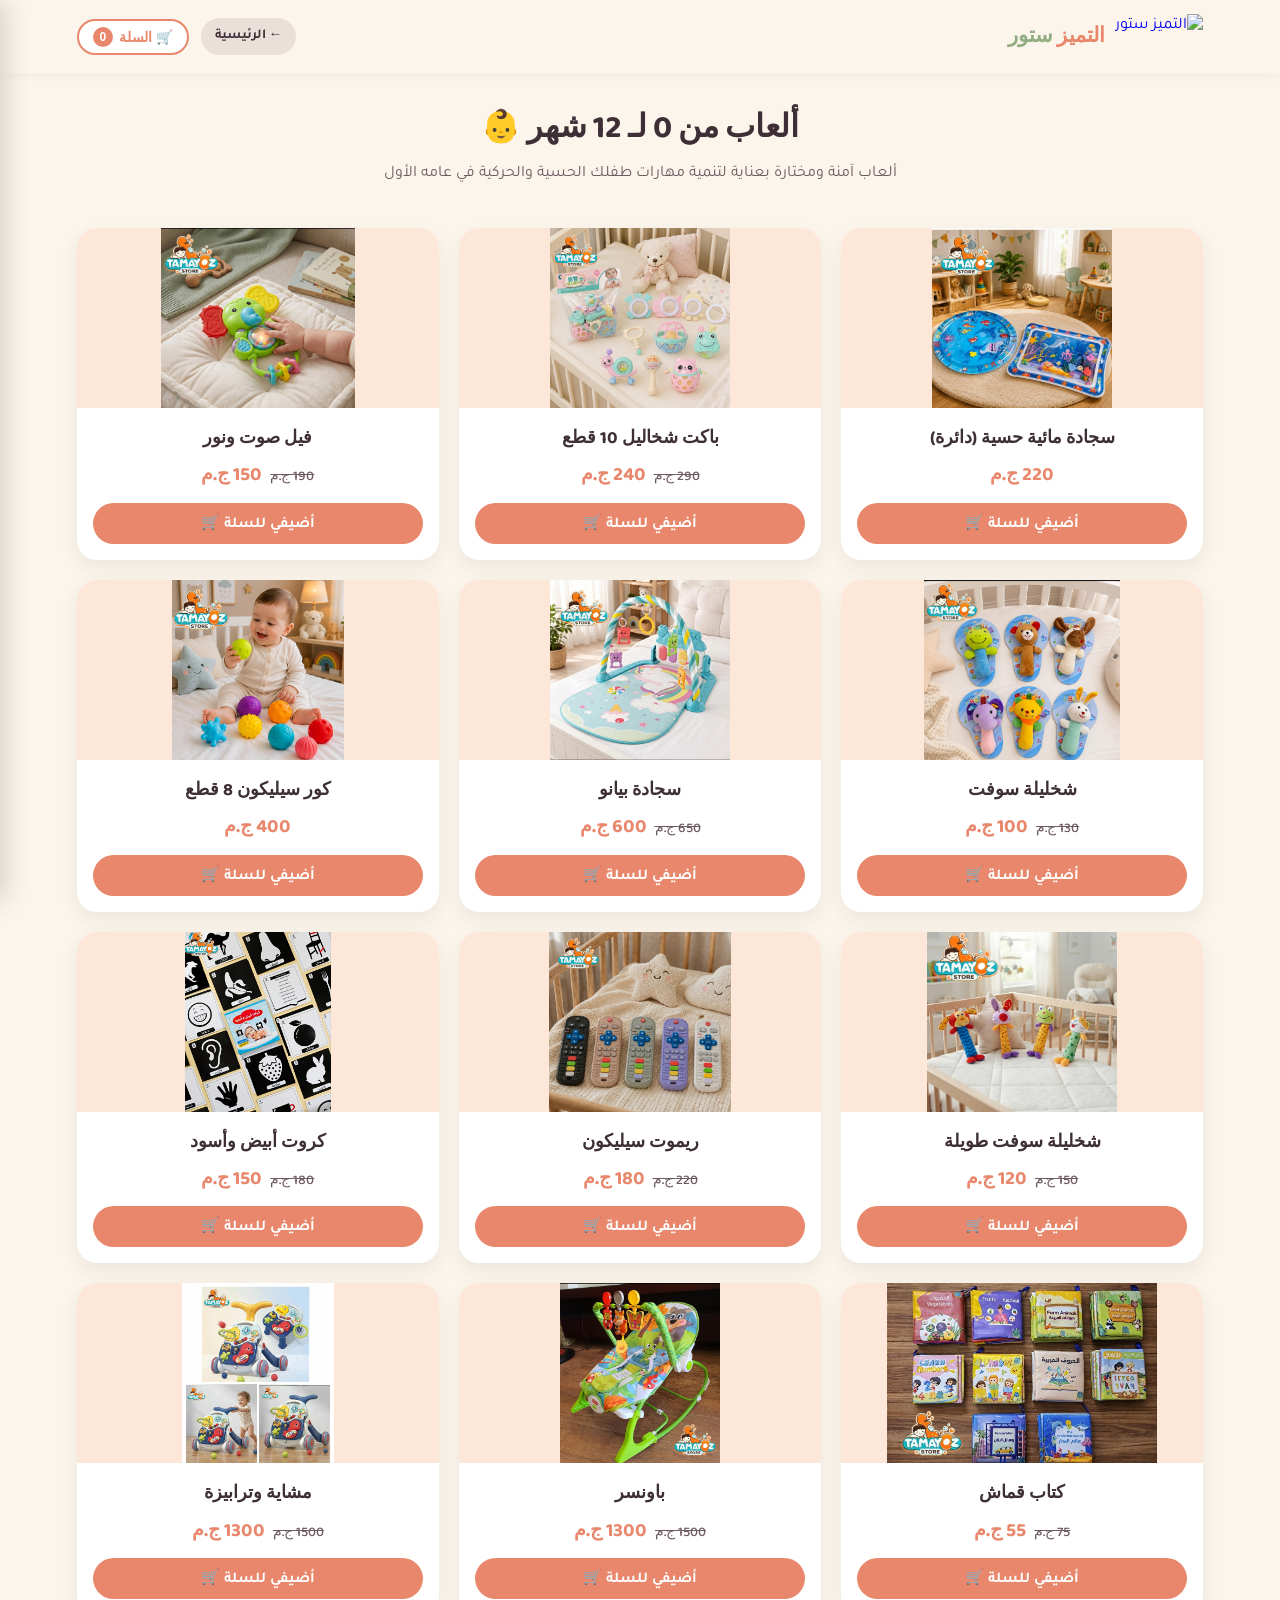
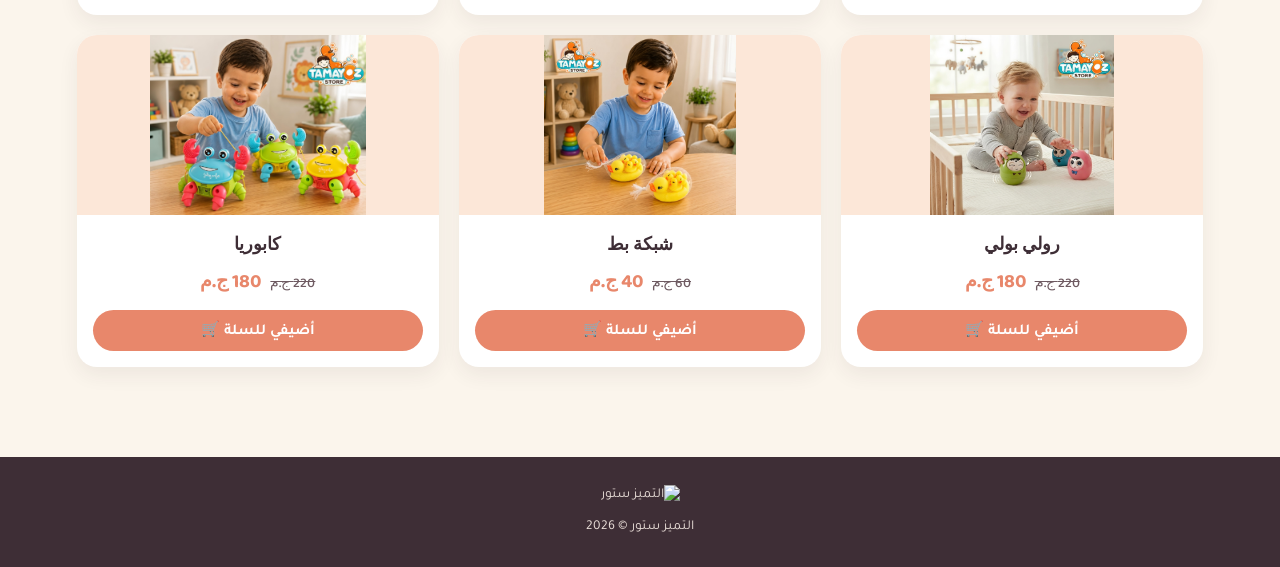
==== commit 5b3318ba: "Update 0-12-months.html" ====
--- a/0-12-months.html
+++ b/0-12-months.html
@@ -25,14 +25,30 @@
   h1,h2,h3{ font-family:'Baloo 2', sans-serif; }
   nav{
     display:flex; justify-content:space-between; align-items:center;
-    padding:20px 6%; background:var(--cream);
-  }
-  .logo{ font-family:'Baloo 2'; font-weight:800; font-size:1.5rem; color:var(--coral); text-decoration:none; }
-  .logo span{ color:var(--sage); }
+    padding:14px 6%; background:var(--cream); position:sticky; top:0; z-index:100;
+    box-shadow:0 2px 10px rgba(62,46,54,0.05);
+  }
+  .nav-logo{ display:flex; align-items:center; gap:10px; text-decoration:none; }
+  .nav-logo img{ height:45px; width:auto; object-fit:contain; }
+  .logo-text{ font-family:'Baloo 2'; font-weight:800; font-size:1.3rem; color:var(--coral); }
+  .logo-text span{ color:var(--sage); }
+
+  .nav-actions{ display:flex; align-items:center; gap:12px; }
   .back-btn{
     color:var(--plum); text-decoration:none; font-weight:700;
-    font-size:0.95rem; background:#EADFD9; padding:8px 18px; border-radius:20px;
-  }
+    font-size:0.85rem; background:#EADFD9; padding:8px 14px; border-radius:20px;
+  }
+  .cart-btn{
+    background:#fff; border:2px solid var(--coral); color:var(--coral);
+    padding:6px 14px; border-radius:30px; font-weight:700; cursor:pointer; font-size:0.85rem;
+    display:flex; align-items:center; gap:6px;
+  }
+  .cart-badge{
+    background:var(--coral); color:white; font-size:0.75rem;
+    border-radius:50%; width:20px; height:20px; display:inline-flex;
+    align-items:center; justify-content:center;
+  }
+
   .header-section{ text-align:center; padding:30px 6% 20px; }
   .header-section h1{ font-size:2rem; color:var(--plum); }
   .header-section p{ color:var(--plum-soft); margin-top:8px; font-size:1rem; }
@@ -45,45 +61,72 @@
   }
   .pcard-img{ height:180px; overflow:hidden; background:#FCE7D8; display:flex; align-items:center; justify-content:center; }
   .pcard-img img{ width:100%; height:100%; object-fit:contain; cursor:pointer; }
-  .lightbox{
-    display:none; position:fixed; inset:0; background:rgba(62,46,54,0.9);
-    z-index:999; align-items:center; justify-content:center; padding:20px;
-  }
-  .lightbox.active{ display:flex; }
-  .lightbox img{ max-width:100%; max-height:90vh; border-radius:12px; }
-  .lightbox-close{
-    position:absolute; top:20px; left:20px; color:white; font-size:2rem;
-    background:none; border:none; cursor:pointer;
-  }
-  .pcard-body{ padding:16px; text-align:center; }
+  .pcard-body{ padding:16px; text-align:center; display:flex; flex-direction:column; flex:1; justify-content:space-between; }
   .pcard-body h3{ font-size:1.1rem; font-weight:700; margin-bottom:8px; }
   .pcard-body .price{ font-family:'Baloo 2'; font-weight:700; color:var(--coral); font-size:1.2rem; margin-bottom:12px; }
   .old-price{ text-decoration:line-through; color:var(--plum-soft); font-size:0.85rem; font-weight:500; margin-inline-end:8px; }
   .new-price{ color:var(--coral); font-weight:700; }
   .order-btn{
-    display:inline-block; background:var(--coral); color:white;
-    padding:10px 20px; border-radius:30px; font-weight:700;
-    text-decoration:none; font-size:0.9rem; width:100%;
-  }
-
-  footer{
-    text-align:center; padding:28px 6%; font-size:0.85rem;
-    background:var(--plum); color:#EADFD9; margin-top:40px;
-  }
-
-  @media(max-width:800px){
-    .products-grid{ grid-template-columns:repeat(2,1fr); }
-  }
-  @media(max-width:500px){
-    .products-grid{ grid-template-columns:1fr; }
-  }
+    background:var(--coral); color:white; padding:10px 20px; border-radius:30px; font-weight:700;
+    border:none; font-family:'Tajawal'; font-size:0.95rem; width:100%; cursor:pointer;
+  }
+
+  /* Cart Drawer Styles */
+  .cart-overlay{ position:fixed; inset:0; background:rgba(0,0,0,0.5); z-index:998; opacity:0; pointer-events:none; transition:0.3s; }
+  .cart-overlay.open{ opacity:1; pointer-events:all; }
+  .cart-drawer{
+    position:fixed; top:0; left:0; bottom:0; width:100%; max-width:400px; background:#fff;
+    z-index:999; transform:translateX(-100%); transition:0.3s ease;
+    display:flex; flex-direction:column; box-shadow:5px 0 25px rgba(0,0,0,0.15);
+  }
+  .cart-drawer.open{ transform:translateX(0); }
+  .cart-header{ padding:18px 20px; border-bottom:1px solid #eee; display:flex; justify-content:space-between; align-items:center; }
+  .cart-header h3{ font-size:1.2rem; }
+  .close-cart{ background:none; border:none; font-size:1.4rem; cursor:pointer; color:#777; }
+  .cart-items{ flex:1; overflow-y:auto; padding:15px 20px; }
+  .cart-item{ display:flex; gap:12px; align-items:center; margin-bottom:15px; padding-bottom:15px; border-bottom:1px solid #f6f6f6; position:relative; }
+  .cart-item img{ width:60px; height:60px; object-fit:contain; background:#fafafa; border-radius:8px; }
+  .cart-item-info{ flex:1; }
+  .cart-item-info h4{ font-size:0.9rem; margin-bottom:4px; }
+  .cart-item-price{ color:var(--coral); font-weight:700; font-size:0.9rem; }
+  .cart-qty-ctrl{ display:flex; align-items:center; gap:8px; margin-top:6px; }
+  .cart-qty-ctrl button{ width:24px; height:24px; border:1px solid #ddd; background:#fff; border-radius:4px; cursor:pointer; }
+  .remove-btn{ position:absolute; top:0; left:0; background:none; border:none; color:#c00; cursor:pointer; }
+
+  .cart-checkout{ padding:20px; border-top:1px solid #eee; background:#fafafa; }
+  .form-group{ margin-bottom:10px; }
+  .form-group label{ display:block; font-size:0.8rem; font-weight:700; margin-bottom:3px; }
+  .form-group input, .form-group select{ width:100%; padding:9px 12px; border:1px solid #ccc; border-radius:8px; font-family:'Tajawal'; font-size:0.85rem; }
+  .bill-row{ display:flex; justify-content:space-between; margin-bottom:5px; font-size:0.9rem; }
+  .bill-total{ font-weight:800; font-size:1.1rem; color:var(--coral); border-top:1px dashed #ccc; padding-top:8px; margin-top:8px; }
+  .whatsapp-submit{ width:100%; background:#25D366; color:white; border:none; padding:12px; border-radius:30px; font-weight:700; font-family:'Tajawal'; font-size:1rem; cursor:pointer; margin-top:12px; }
+
+  .lightbox{ display:none; position:fixed; inset:0; background:rgba(62,46,54,0.9); z-index:1001; align-items:center; justify-content:center; padding:20px; }
+  .lightbox.active{ display:flex; }
+  .lightbox img{ max-width:100%; max-height:90vh; border-radius:12px; }
+  .lightbox-close{ position:absolute; top:20px; left:20px; color:white; font-size:2rem; background:none; border:none; cursor:pointer; }
+
+  footer{ text-align:center; padding:28px 6%; font-size:0.85rem; background:var(--plum); color:#EADFD9; margin-top:40px; }
+  footer img{ height:50px; margin-bottom:10px; }
+
+  @media(max-width:800px){ .products-grid{ grid-template-columns:repeat(2,1fr); } }
+  @media(max-width:500px){ .products-grid{ grid-template-columns:1fr; } }
 </style>
 </head>
 <body>
 
 <nav>
-  <a href="../index.html" class="logo">التميز <span>ستور</span></a>
-  <a href="../index.html" class="back-btn">← الرجوع للرئيسية</a>
+  <a href="index.html" class="nav-logo">
+    <img src="logo.png" alt="التميز ستور">
+    <div class="logo-text">التميز <span>ستور</span></div>
+  </a>
+
+  <div class="nav-actions">
+    <a href="index.html" class="back-btn">← الرئيسية</a>
+    <button class="cart-btn" onclick="openCart()">
+      🛒 السلة <span class="cart-badge" id="cart-count">0</span>
+    </button>
+  </div>
 </nav>
 
 <section class="header-section">
@@ -96,368 +139,206 @@
 
     <!-- منتج 1 -->
     <div class="pcard">
-      <div class="pcard-img">
-        <img onclick="openLightbox(this.src)" src="IMG_٢٠٢٦٠٩٠١_٢١٥١٤٠.jpg" alt="سجادة مائية حسية">
-      </div>
+      <div class="pcard-img"><img onclick="openLightbox(this.src)" src="IMG_٢٠٢٦٠٩٠١_٢١٥١٤٠.jpg" alt="سجادة مائية حسية"></div>
       <div class="pcard-body">
         <h3>سجادة مائية حسية (دائرة)</h3>
-        <p class="price"><span class="new-price">٢٢٠ ج.م</span></p>
-        <a href="https://wa.me/201110715438?text=أريد%20طلب%20السجادة%20المائية%20الحسية" target="_blank" class="order-btn">اطلبي عبر واتساب</a>
+        <p class="price"><span class="new-price">220 ج.م</span></p>
+        <button class="order-btn" onclick="addToCart('سجادة مائية حسية (دائرة)', 220, 'IMG_٢٠٢٦٠٩٠١_٢١٥١٤٠.jpg')">أضيفي للسلة 🛒</button>
       </div>
     </div>
 
     <!-- منتج 2 -->
     <div class="pcard">
-      <div class="pcard-img">
-        <img onclick="openLightbox(this.src)" src="IMG_٢٠٢٦٠٨١٧_٢١٣٦٤٥.png" alt="باكت شخاليل 10 قطع">
-      </div>
+      <div class="pcard-img"><img onclick="openLightbox(this.src)" src="IMG_٢٠٢٦٠٨١٧_٢١٣٦٤٥.png" alt="باكت شخاليل 10 قطع"></div>
       <div class="pcard-body">
         <h3>باكت شخاليل 10 قطع</h3>
-        <p class="price"><span class="old-price">٢٩٠ ج.م</span><span class="new-price">٢٤٠ ج.م</span></p>
-        <a href="https://wa.me/201110715438?text=أريد%20طلب%20باكت%20شخاليل%2010%20قطع" target="_blank" class="order-btn">اطلبي عبر واتساب</a>
+        <p class="price"><span class="old-price">290 ج.م</span><span class="new-price">240 ج.م</span></p>
+        <button class="order-btn" onclick="addToCart('باكت شخاليل 10 قطع', 240, 'IMG_٢٠٢٦٠٨١٧_٢١٣٦٤٥.png')">أضيفي للسلة 🛒</button>
       </div>
     </div>
 
     <!-- منتج 3 -->
     <div class="pcard">
-      <div class="pcard-img">
-        <img onclick="openLightbox(this.src)" src="IMG_٢٠٢٦٠٩٠٥_٠٠٢٨٤٧.jpg" alt="فيل صوت ونور">
-      </div>
+      <div class="pcard-img"><img onclick="openLightbox(this.src)" src="IMG_٢٠٢٦٠٩٠٥_٠٠٢٨٤٧.jpg" alt="فيل صوت ونور"></div>
       <div class="pcard-body">
         <h3>فيل صوت ونور</h3>
-        <p class="price"><span class="old-price">١٩٠ ج.م</span><span class="new-price">١٥٠ ج.م</span></p>
-        <a href="https://wa.me/201110715438?text=أريد%20طلب%20فيل%20صوت%20ونور" target="_blank" class="order-btn">اطلبي عبر واتساب</a>
+        <p class="price"><span class="old-price">190 ج.م</span><span class="new-price">150 ج.م</span></p>
+        <button class="order-btn" onclick="addToCart('فيل صوت ونور', 150, 'IMG_٢٠٢٦٠٩٠٥_٠٠٢٨٤٧.jpg')">أضيفي للسلة 🛒</button>
       </div>
     </div>
 
     <!-- منتج 4 -->
     <div class="pcard">
-      <div class="pcard-img">
-        <img onclick="openLightbox(this.src)" src="IMG_٢٠٢٦٠٩٠٥_٠٠٢٩٠٢.jpg" alt="شخليلة سوفت">
-      </div>
+      <div class="pcard-img"><img onclick="openLightbox(this.src)" src="IMG_٢٠٢٦٠٩٠٥_٠٠٢٩٠٢.jpg" alt="شخليلة سوفت"></div>
       <div class="pcard-body">
         <h3>شخليلة سوفت</h3>
-        <p class="price"><span class="old-price">١٣٠ ج.م</span><span class="new-price">١٠٠ ج.م</span></p>
-        <a href="https://wa.me/201110715438?text=أريد%20طلب%20شخليلة%20سوفت" target="_blank" class="order-btn">اطلبي عبر واتساب</a>
+        <p class="price"><span class="old-price">130 ج.م</span><span class="new-price">100 ج.م</span></p>
+        <button class="order-btn" onclick="addToCart('شخليلة سوفت', 100, 'IMG_٢٠٢٦٠٩٠٥_٠٠٢٩٠٢.jpg')">أضيفي للسلة 🛒</button>
       </div>
     </div>
 
     <!-- منتج 5 -->
     <div class="pcard">
-      <div class="pcard-img">
-        <img onclick="openLightbox(this.src)" src="IMG_٢٠٢٦٠٩٠٥_٠٠٢٩١٨.jpg" alt="سجادة بيانو">
-      </div>
+      <div class="pcard-img"><img onclick="openLightbox(this.src)" src="IMG_٢٠٢٦٠٩٠٥_٠٠٢٩١٨.jpg" alt="سجادة بيانو"></div>
       <div class="pcard-body">
         <h3>سجادة بيانو</h3>
-        <p class="price"><span class="old-price">٦٥٠ ج.م</span><span class="new-price">٦٠٠ ج.م</span></p>
-        <a href="https://wa.me/201110715438?text=أريد%20طلب%20سجادة%20بيانو" target="_blank" class="order-btn">اطلبي عبر واتساب</a>
+        <p class="price"><span class="old-price">650 ج.م</span><span class="new-price">600 ج.م</span></p>
+        <button class="order-btn" onclick="addToCart('سجادة بيانو', 600, 'IMG_٢٠٢٦٠٩٠٥_٠٠٢٩١٨.jpg')">أضيفي للسلة 🛒</button>
       </div>
     </div>
 
     <!-- منتج 6 -->
     <div class="pcard">
-      <div class="pcard-img">
-        <img onclick="openLightbox(this.src)" src="IMG_٢٠٢٦٠٩٠٥_٠٠٢٩٣٢.jpg" alt="كور سيليكون 8 قطع">
-      </div>
+      <div class="pcard-img"><img onclick="openLightbox(this.src)" src="IMG_٢٠٢٦٠٩٠٥_٠٠٢٩٣٢.jpg" alt="كور سيليكون 8 قطع"></div>
       <div class="pcard-body">
         <h3>كور سيليكون 8 قطع</h3>
-        <p class="price"><span class="new-price">٤٠٠ ج.م</span></p>
-        <a href="https://wa.me/201110715438?text=أريد%20طلب%20كور%20سيليكون" target="_blank" class="order-btn">اطلبي عبر واتساب</a>
+        <p class="price"><span class="new-price">400 ج.م</span></p>
+        <button class="order-btn" onclick="addToCart('كور سيليكون 8 قطع', 400, 'IMG_٢٠٢٦٠٩٠٥_٠٠٢٩٣٢.jpg')">أضيفي للسلة 🛒</button>
       </div>
     </div>
 
     <!-- منتج 7 -->
     <div class="pcard">
-      <div class="pcard-img">
-        <img onclick="openLightbox(this.src)" src="IMG_٢٠٢٦٠٩٠٥_٠٠٣٠٠٧.jpg" alt="شخليلة سوفت طويلة">
-      </div>
+      <div class="pcard-img"><img onclick="openLightbox(this.src)" src="IMG_٢٠٢٦٠٩٠٥_٠٠٣٠٠٧.jpg" alt="شخليلة سوفت طويلة"></div>
       <div class="pcard-body">
         <h3>شخليلة سوفت طويلة</h3>
-        <p class="price"><span class="old-price">١٥٠ ج.م</span><span class="new-price">١٢٠ ج.م</span></p>
-        <a href="https://wa.me/201110715438?text=أريد%20طلب%20شخليلة%20سوفت%20طويلة" target="_blank" class="order-btn">اطلبي عبر واتساب</a>
+        <p class="price"><span class="old-price">150 ج.م</span><span class="new-price">120 ج.م</span></p>
+        <button class="order-btn" onclick="addToCart('شخليلة سوفت طويلة', 120, 'IMG_٢٠٢٦٠٩٠٥_٠٠٣٠٠٧.jpg')">أضيفي للسلة 🛒</button>
       </div>
     </div>
 
     <!-- منتج 8 -->
     <div class="pcard">
-      <div class="pcard-img">
-        <img onclick="openLightbox(this.src)" src="IMG_٢٠٢٦٠٩٠٥_٠٠٣٠٣٠.jpg" alt="ريموت سيليكون">
-      </div>
+      <div class="pcard-img"><img onclick="openLightbox(this.src)" src="IMG_٢٠٢٦٠٩٠٥_٠٠٣٠٣٠.jpg" alt="ريموت سيليكون"></div>
       <div class="pcard-body">
         <h3>ريموت سيليكون</h3>
-        <p class="price"><span class="old-price">٢٢٠ ج.م</span><span class="new-price">١٨٠ ج.م</span></p>
-        <a href="https://wa.me/201110715438?text=أريد%20طلب%20ريموت%20سيليكون" target="_blank" class="order-btn">اطلبي عبر واتساب</a>
+        <p class="price"><span class="old-price">220 ج.م</span><span class="new-price">180 ج.م</span></p>
+        <button class="order-btn" onclick="addToCart('ريموت سيليكون', 180, 'IMG_٢٠٢٦٠٩٠٥_٠٠٣٠٣٠.jpg')">أضيفي للسلة 🛒</button>
       </div>
     </div>
 
     <!-- منتج 9 -->
     <div class="pcard">
-      <div class="pcard-img">
-        <img onclick="openLightbox(this.src)" src="IMG_٢٠٢٦٠٩٠٥_٠٠٣٠٤٧.jpg" alt="كروت أبيض وأسود">
-      </div>
+      <div class="pcard-img"><img onclick="openLightbox(this.src)" src="IMG_٢٠٢٦٠٩٠٥_٠٠٣٠٤٧.jpg" alt="كروت أبيض وأسود"></div>
       <div class="pcard-body">
         <h3>كروت أبيض وأسود</h3>
-        <p class="price"><span class="old-price">١٨٠ ج.م</span><span class="new-price">١٥٠ ج.م</span></p>
-        <a href="https://wa.me/201110715438?text=أريد%20طلب%20كروت%20أبيض%20وأسود" target="_blank" class="order-btn">اطلبي عبر واتساب</a>
+        <p class="price"><span class="old-price">180 ج.م</span><span class="new-price">150 ج.م</span></p>
+        <button class="order-btn" onclick="addToCart('كروت أبيض وأسود', 150, 'IMG_٢٠٢٦٠٩٠٥_٠٠٣٠٤٧.jpg')">أضيفي للسلة 🛒</button>
       </div>
     </div>
 
     <!-- منتج 10 -->
     <div class="pcard">
-      <div class="pcard-img">
-        <img onclick="openLightbox(this.src)" src="IMG_٢٠٢٦٠٩٠٥_٠٠٣١٠٩.jpg" alt="كتاب قماش">
-      </div>
+      <div class="pcard-img"><img onclick="openLightbox(this.src)" src="IMG_٢٠٢٦٠٩٠٥_٠٠٣١٠٩.jpg" alt="كتاب قماش"></div>
       <div class="pcard-body">
         <h3>كتاب قماش</h3>
-        <p class="price"><span class="old-price">٧٥ ج.م</span><span class="new-price">٥٥ ج.م</span></p>
-        <a href="https://wa.me/201110715438?text=أريد%20طلب%20كتاب%20قماش" target="_blank" class="order-btn">اطلبي عبر واتساب</a>
+        <p class="price"><span class="old-price">75 ج.م</span><span class="new-price">55 ج.م</span></p>
+        <button class="order-btn" onclick="addToCart('كتاب قماش', 55, 'IMG_٢٠٢٦٠٩٠٥_٠٠٣١٠٩.jpg')">أضيفي للسلة 🛒</button>
       </div>
     </div>
 
     <!-- منتج 11 -->
     <div class="pcard">
-      <div class="pcard-img">
-        <img onclick="openLightbox(this.src)" src="IMG_٢٠٢٦٠٩٠٥_٠٠٣١٢٠.jpg" alt="باونسر">
-      </div>
+      <div class="pcard-img"><img onclick="openLightbox(this.src)" src="IMG_٢٠٢٦٠٩٠٥_٠٠٣١٢٠.jpg" alt="باونسر"></div>
       <div class="pcard-body">
         <h3>باونسر</h3>
-        <p class="price"><span class="old-price">١٥٠٠ ج.م</span><span class="new-price">١٣٠٠ ج.م</span></p>
-        <a href="https://wa.me/201110715438?text=أريد%20طلب%20باونسر" target="_blank" class="order-btn">اطلبي عبر واتساب</a>
+        <p class="price"><span class="old-price">1500 ج.م</span><span class="new-price">1300 ج.م</span></p>
+        <button class="order-btn" onclick="addToCart('باونسر', 1300, 'IMG_٢٠٢٦٠٩٠٥_٠٠٣١٢٠.jpg')">أضيفي للسلة 🛒</button>
       </div>
     </div>
 
     <!-- منتج 12 -->
     <div class="pcard">
-      <div class="pcard-img">
-        <img onclick="openLightbox(this.src)" src="IMG_٢٠٢٦٠٩٠٥_٠٠٣٢٥٩.jpg" alt="مشاية وترابيزة">
-      </div>
+      <div class="pcard-img"><img onclick="openLightbox(this.src)" src="IMG_٢٠٢٦٠٩٠٥_٠٠٣٢٥٩.jpg" alt="مشاية وترابيزة"></div>
       <div class="pcard-body">
         <h3>مشاية وترابيزة</h3>
-        <p class="price"><span class="old-price">١٥٠٠ ج.م</span><span class="new-price">١٣٠٠ ج.م</span></p>
-        <a href="https://wa.me/201110715438?text=أريد%20طلب%20مشاية%20وترابيزة" target="_blank" class="order-btn">اطلبي عبر واتساب</a>
+        <p class="price"><span class="old-price">1500 ج.م</span><span class="new-price">1300 ج.م</span></p>
+        <button class="order-btn" onclick="addToCart('مشاية وترابيزة', 1300, 'IMG_٢٠٢٦٠٩٠٥_٠٠٣٢٥٩.jpg')">أضيفي للسلة 🛒</button>
       </div>
     </div>
 
     <!-- منتج 13 -->
     <div class="pcard">
-      <div class="pcard-img">
-        <img onclick="openLightbox(this.src)" src="IMG_٢٠٢٦٠٩٠٥_٠٠٣٣٢٥.jpg" alt="رولي بولي">
-      </div>
+      <div class="pcard-img"><img onclick="openLightbox(this.src)" src="IMG_٢٠٢٦٠٩٠٥_٠٠٣٣٢٥.jpg" alt="رولي بولي"></div>
       <div class="pcard-body">
         <h3>رولي بولي</h3>
-        <p class="price"><span class="old-price">٢٢٠ ج.م</span><span class="new-price">١٨٠ ج.م</span></p>
-        <a href="https://wa.me/201110715438?text=أريد%20طلب%20رولي%20بولي" target="_blank" class="order-btn">اطلبي عبر واتساب</a>
+        <p class="price"><span class="old-price">220 ج.م</span><span class="new-price">180 ج.م</span></p>
+        <button class="order-btn" onclick="addToCart('رولي بولي', 180, 'IMG_٢٠٢٦٠٩٠٥_٠٠٣٣٢٥.jpg')">أضيفي للسلة 🛒</button>
       </div>
     </div>
 
     <!-- منتج 14 -->
     <div class="pcard">
-      <div class="pcard-img">
-        <img onclick="openLightbox(this.src)" src="IMG_٢٠٢٦٠٩٠٥_٠٠٣٣٣٣.jpg" alt="شبكة بط">
-      </div>
+      <div class="pcard-img"><img onclick="openLightbox(this.src)" src="IMG_٢٠٢٦٠٩٠٥_٠٠٣٣٣٣.jpg" alt="شبكة بط"></div>
       <div class="pcard-body">
         <h3>شبكة بط</h3>
-        <p class="price"><span class="old-price">٦٠ ج.م</span><span class="new-price">٤٠ ج.م</span></p>
-        <a href="https://wa.me/201110715438?text=أريد%20طلب%20شبكة%20بط" target="_blank" class="order-btn">اطلبي عبر واتساب</a>
+        <p class="price"><span class="old-price">60 ج.م</span><span class="new-price">40 ج.م</span></p>
+        <button class="order-btn" onclick="addToCart('شبكة بط', 40, 'IMG_٢٠٢٦٠٩٠٥_٠٠٣٣٣٣.jpg')">أضيفي للسلة 🛒</button>
       </div>
     </div>
 
     <!-- منتج 15 -->
     <div class="pcard">
-      <div class="pcard-img">
-        <img onclick="openLightbox(this.src)" src="IMG_٢٠٢٦٠٩٠٥_٠٠٣٣٤٨.jpg" alt="كابوريا">
-      </div>
+      <div class="pcard-img"><img onclick="openLightbox(this.src)" src="IMG_٢٠٢٦٠٩٠٥_٠٠٣٣٤٨.jpg" alt="كابوريا"></div>
       <div class="pcard-body">
         <h3>كابوريا</h3>
-        <p class="price"><span class="old-price">٢٢٠ ج.م</span><span class="new-price">١٨٠ ج.م</span></p>
-        <a href="https://wa.me/201110715438?text=أريد%20طلب%20كابوريا" target="_blank" class="order-btn">اطلبي عبر واتساب</a>
-      </div>
-    </div>
-
-    <!-- منتج 16 -->
-    <div class="pcard">
-      <div class="pcard-img">
-        <img onclick="openLightbox(this.src)" src="IMG_٢٠٢٦٠٩٠٥_٠٠٣٤٠٢.jpg" alt="قطار بطة">
-      </div>
-      <div class="pcard-body">
-        <h3>قطار بطة</h3>
-        <p class="price"><span class="old-price">٢٢٠ ج.م</span><span class="new-price">١٨٠ ج.م</span></p>
-        <a href="https://wa.me/201110715438?text=أريد%20طلب%20قطار%20بطة" target="_blank" class="order-btn">اطلبي عبر واتساب</a>
-      </div>
-    </div>
-
-    <!-- منتج 17 -->
-    <div class="pcard">
-      <div class="pcard-img">
-        <img onclick="openLightbox(this.src)" src="IMG_٢٠٢٦٠٩٠٥_٠٠٣٤٢٠.jpg" alt="باكت شخاليل 7 قطع">
-      </div>
-      <div class="pcard-body">
-        <h3>باكت شخاليل 7 قطع</h3>
-        <p class="price"><span class="old-price">٢٤٠ ج.م</span><span class="new-price">٢٠٠ ج.م</span></p>
-        <a href="https://wa.me/201110715438?text=أريد%20طلب%20باكت%20شخاليل%207%20قطع" target="_blank" class="order-btn">اطلبي عبر واتساب</a>
-      </div>
-    </div>
-
-    <!-- منتج 18 -->
-    <div class="pcard">
-      <div class="pcard-img">
-        <img onclick="openLightbox(this.src)" src="IMG_٢٠٢٦٠٩٠٥_٠٠٣٤٤٤.jpg" alt="شخليلة سوفت رمادي">
-      </div>
-      <div class="pcard-body">
-        <h3>شخليلة سوفت رمادي</h3>
-        <p class="price"><span class="old-price">١٣٠ ج.م</span><span class="new-price">١٠٠ ج.م</span></p>
-        <a href="https://wa.me/201110715438?text=أريد%20طلب%20شخليلة%20سوفت%20رمادي" target="_blank" class="order-btn">اطلبي عبر واتساب</a>
-      </div>
-    </div>
-
-    <!-- منتج 19 -->
-    <div class="pcard">
-      <div class="pcard-img">
-        <img onclick="openLightbox(this.src)" src="IMG_٢٠٢٦٠٩٠٥_٠٠٣٤٥٣.jpg" alt="أساور يد بيبي">
-      </div>
-      <div class="pcard-body">
-        <h3>أساور يد بيبي</h3>
-        <p class="price"><span class="old-price">١٧٠ ج.م</span><span class="new-price">١٤٠ ج.م</span></p>
-        <a href="https://wa.me/201110715438?text=أريد%20طلب%20أساور%20يد%20بيبي" target="_blank" class="order-btn">اطلبي عبر واتساب</a>
-      </div>
-    </div>
-
-    <!-- منتج 20 -->
-    <div class="pcard">
-      <div class="pcard-img">
-        <img onclick="openLightbox(this.src)" src="IMG_٢٠٢٦٠٩٠٥_٠٠٣٥٠٧.jpg" alt="عمود حلقات بلاستيك">
-      </div>
-      <div class="pcard-body">
-        <h3>عمود حلقات بلاستيك</h3>
-        <p class="price"><span class="old-price">١٥٠ ج.م</span><span class="new-price">١٢٠ ج.م</span></p>
-        <a href="https://wa.me/201110715438?text=أريد%20طلب%20عمود%20حلقات%20بلاستيك" target="_blank" class="order-btn">اطلبي عبر واتساب</a>
-      </div>
-    </div>
-
-    <!-- منتج 21 -->
-    <div class="pcard">
-      <div class="pcard-img">
-        <img onclick="openLightbox(this.src)" src="IMG_٢٠٢٦٠٩٠٥_٠٠٣٥١٤.jpg" alt="عضاضة فواكه">
-      </div>
-      <div class="pcard-body">
-        <h3>عضاضة فواكه</h3>
-        <p class="price"><span class="old-price">٩٠ ج.م</span><span class="new-price">٧٥ ج.م</span></p>
-        <a href="https://wa.me/201110715438?text=أريد%20طلب%20عضاضة%20فواكه" target="_blank" class="order-btn">اطلبي عبر واتساب</a>
-      </div>
-    </div>
-
-    <!-- منتج 22 -->
-    <div class="pcard">
-      <div class="pcard-img">
-        <img onclick="openLightbox(this.src)" src="IMG_٢٠٢٦٠٩٠٥_٠٠٣٥٢٣.jpg" alt="مطرقة مرحة">
-      </div>
-      <div class="pcard-body">
-        <h3>مطرقة مرحة</h3>
-        <p class="price"><span class="old-price">٣٠٠ ج.م</span><span class="new-price">٢٧٠ ج.م</span></p>
-        <a href="https://wa.me/201110715438?text=أريد%20طلب%20مطرقة%20مرحة" target="_blank" class="order-btn">اطلبي عبر واتساب</a>
-      </div>
-    </div>
-
-    <!-- منتج 23 -->
-    <div class="pcard">
-      <div class="pcard-img">
-        <img onclick="openLightbox(this.src)" src="IMG_٢٠٢٦٠٩٠٥_٠٠٣٥٤٠.jpg" alt="سجادة فوم لوكس">
-      </div>
-      <div class="pcard-body">
-        <h3>سجادة فوم لوكس (١٨٠×٢٠٠ سم، سمك ١ سم)</h3>
-        <p class="price"><span class="new-price">٨٠٠ ج.م</span></p>
-        <a href="https://wa.me/201110715438?text=أريد%20طلب%20سجادة%20فوم%20لوكس" target="_blank" class="order-btn">اطلبي عبر واتساب</a>
-      </div>
-    </div>
-
-    <!-- منتج 24 -->
-    <div class="pcard">
-      <div class="pcard-img">
-        <img onclick="openLightbox(this.src)" src="IMG_٢٠٢٦٠٩٠٥_٠٠٣٦٠٨.jpg" alt="برج تدحرج">
-      </div>
-      <div class="pcard-body">
-        <h3>برج تدحرج</h3>
-        <p class="price"><span class="old-price">٢٦٠ ج.م</span><span class="new-price">٢٣٠ ج.م</span></p>
-        <a href="https://wa.me/201110715438?text=أريد%20طلب%20برج%20تدحرج" target="_blank" class="order-btn">اطلبي عبر واتساب</a>
-      </div>
-    </div>
-
-    <!-- منتج 25 -->
-    <div class="pcard">
-      <div class="pcard-img">
-        <img onclick="openLightbox(this.src)" src="IMG_٢٠٢٦٠٩٠٥_٠٠٣٦٢٠.jpg" alt="بيض تطابق 6 قطع">
-      </div>
-      <div class="pcard-body">
-        <h3>بيض تطابق 6 قطع</h3>
-        <p class="price"><span class="old-price">١٥٠ ج.م</span><span class="new-price">١٢٠ ج.م</span></p>
-        <a href="https://wa.me/201110715438?text=أريد%20طلب%20بيض%20تطابق" target="_blank" class="order-btn">اطلبي عبر واتساب</a>
-      </div>
-    </div>
-
-    <!-- منتج 26 -->
-    <div class="pcard">
-      <div class="pcard-img">
-        <img onclick="openLightbox(this.src)" src="IMG_٢٠٢٦٠٩٠٥_٠٠٣٦٣٣.jpg" alt="بوكس شخاليل 11 قطعة">
-      </div>
-      <div class="pcard-body">
-        <h3>بوكس شخاليل 11 قطعة</h3>
-        <p class="price"><span class="old-price">٣٣٠ ج.م</span><span class="new-price">٣٠٠ ج.م</span></p>
-        <a href="https://wa.me/201110715438?text=أريد%20طلب%20بوكس%20شخاليل%2011%20قطعة" target="_blank" class="order-btn">اطلبي عبر واتساب</a>
-      </div>
-    </div>
-
-    <!-- منتج 27 -->
-    <div class="pcard">
-      <div class="pcard-img">
-        <img onclick="openLightbox(this.src)" src="IMG_٢٠٢٦٠٩٠٥_٠٠٣٦٤٦.jpg" alt="ببرونة لعبة">
-      </div>
-      <div class="pcard-body">
-        <h3>ببرونة لعبة</h3>
-        <p class="price"><span class="old-price">٢٦٠ ج.م</span><span class="new-price">٢٣٠ ج.م</span></p>
-        <a href="https://wa.me/201110715438?text=أريد%20طلب%20ببرونة%20لعبة" target="_blank" class="order-btn">اطلبي عبر واتساب</a>
-      </div>
-    </div>
-
-    <!-- منتج 28 -->
-    <div class="pcard">
-      <div class="pcard-img">
-        <img onclick="openLightbox(this.src)" src="IMG_٢٠٢٦٠٩٠٥_٠٠٣٦٥٨.jpg" alt="بيت كور مع 50 كرة">
-      </div>
-      <div class="pcard-body">
-        <h3>بيت كور مع 50 كرة</h3>
-        <p class="price"><span class="old-price">٦٠٠ ج.م</span><span class="new-price">٥٢٠ ج.م</span></p>
-        <a href="https://wa.me/201110715438?text=أريد%20طلب%20بيت%20كور%20مع%2050%20كرة" target="_blank" class="order-btn">اطلبي عبر واتساب</a>
-      </div>
-    </div>
-
-    <!-- منتج 29 -->
-    <div class="pcard">
-      <div class="pcard-img">
-        <img onclick="openLightbox(this.src)" src="IMG_٢٠٢٦٠٩٠٥_٠٠٣٧١٢.jpg" alt="عضاضة شكل فاكهة">
-      </div>
-      <div class="pcard-body">
-        <h3>عضاضة شكل فاكهة</h3>
-        <p class="price"><span class="old-price">٩٠ ج.م</span><span class="new-price">٧٥ ج.م</span></p>
-        <a href="https://wa.me/201110715438?text=أريد%20طلب%20عضاضة%20شكل%20فاكهة" target="_blank" class="order-btn">اطلبي عبر واتساب</a>
-      </div>
-    </div>
-
-    <!-- منتج 30 -->
-    <div class="pcard">
-      <div class="pcard-img">
-        <img onclick="openLightbox(this.src)" src="IMG_٢٠٢٦٠٩٠٥_٠٠٣٧٣٠.jpg" alt="عضاضة مائية">
-      </div>
-      <div class="pcard-body">
-        <h3>عضاضة مائية</h3>
-        <p class="price"><span class="old-price">٨٥ ج.م</span><span class="new-price">٦٥ ج.م</span></p>
-        <a href="https://wa.me/201110715438?text=أريد%20طلب%20عضاضة%20مائية" target="_blank" class="order-btn">اطلبي عبر واتساب</a>
+        <p class="price"><span class="old-price">220 ج.م</span><span class="new-price">180 ج.م</span></p>
+        <button class="order-btn" onclick="addToCart('كابوريا', 180, 'IMG_٢٠٢٦٠٩٠٥_٠٠٣٣٤٨.jpg')">أضيفي للسلة 🛒</button>
       </div>
     </div>
 
   </div>
 </section>
 
+<!-- السلة الجانبية والفاتورة -->
+<div class="cart-overlay" id="cart-overlay" onclick="closeCart()"></div>
+<div class="cart-drawer" id="cart-drawer">
+  <div class="cart-header">
+    <h3>سلة المشتريات</h3>
+    <button class="close-cart" onclick="closeCart()">✕</button>
+  </div>
+  
+  <div class="cart-items" id="cart-items"></div>
+
+  <div class="cart-checkout">
+    <div class="form-group">
+      <label>الاسم بالكامل:</label>
+      <input type="text" id="cust-name" placeholder="اكتبي اسمك هنا">
+    </div>
+    <div class="form-group">
+      <label>رقم الموبايل:</label>
+      <input type="tel" id="cust-phone" placeholder="01xxxxxxxxx">
+    </div>
+    <div class="form-group">
+      <label>منطقة الشحن:</label>
+      <select id="shipping-zone">
+        <option value="">-- اختاري المحافظة/المنطقة --</option>
+        <option value="cairo_giza">القاهرة والجيزة (70 ج.م)</option>
+        <option value="bahary">الوجه البحري والقناة (80 ج.م)</option>
+        <option value="beheira">البحيرة (90 ج.م)</option>
+        <option value="qebly">الوجه القبلي والصعيد (90 ج.م)</option>
+        <option value="new_valley">الوادي الجديد (110 ج.م)</option>
+        <option value="hurghada">الغردقة (110 ج.م)</option>
+        <option value="matrouh">مطروح (140 ج.م)</option>
+        <option value="sinai">شمال وجنوب سيناء (150 ج.م)</option>
+        <option value="sharm">شرم الشيخ (160 ج.م)</option>
+      </select>
+    </div>
+    <div class="form-group">
+      <label>العنوان بالتفصيل:</label>
+      <input type="text" id="cust-address" placeholder="الشارع، رقم العمارة والشقة، علامة مميزة">
+    </div>
+
+    <div class="bill-row"><span>المجموع:</span><span id="cart-subtotal">0 ج.م</span></div>
+    <div class="bill-row"><span>الشحن:</span><span id="cart-shipping">0 ج.م</span></div>
+    <div class="bill-row bill-total"><span>الإجمالي:</span><span id="cart-total">0 ج.م</span></div>
+
+    <button class="whatsapp-submit" onclick="checkoutWhatsApp()">تأكيد الطلب عبر واتساب 💬</button>
+  </div>
+</div>
+
 <footer>
+  <img src="logo.png" alt="التميز ستور"><br>
   <p>التميز ستور © 2026</p>
 </footer>
 
@@ -466,6 +347,7 @@
   <img id="lightbox-img" src="" alt="صورة مكبرة">
 </div>
 
+<script src="cart.js"></script>
 <script>
 function openLightbox(src){
   document.getElementById('lightbox-img').src = src;
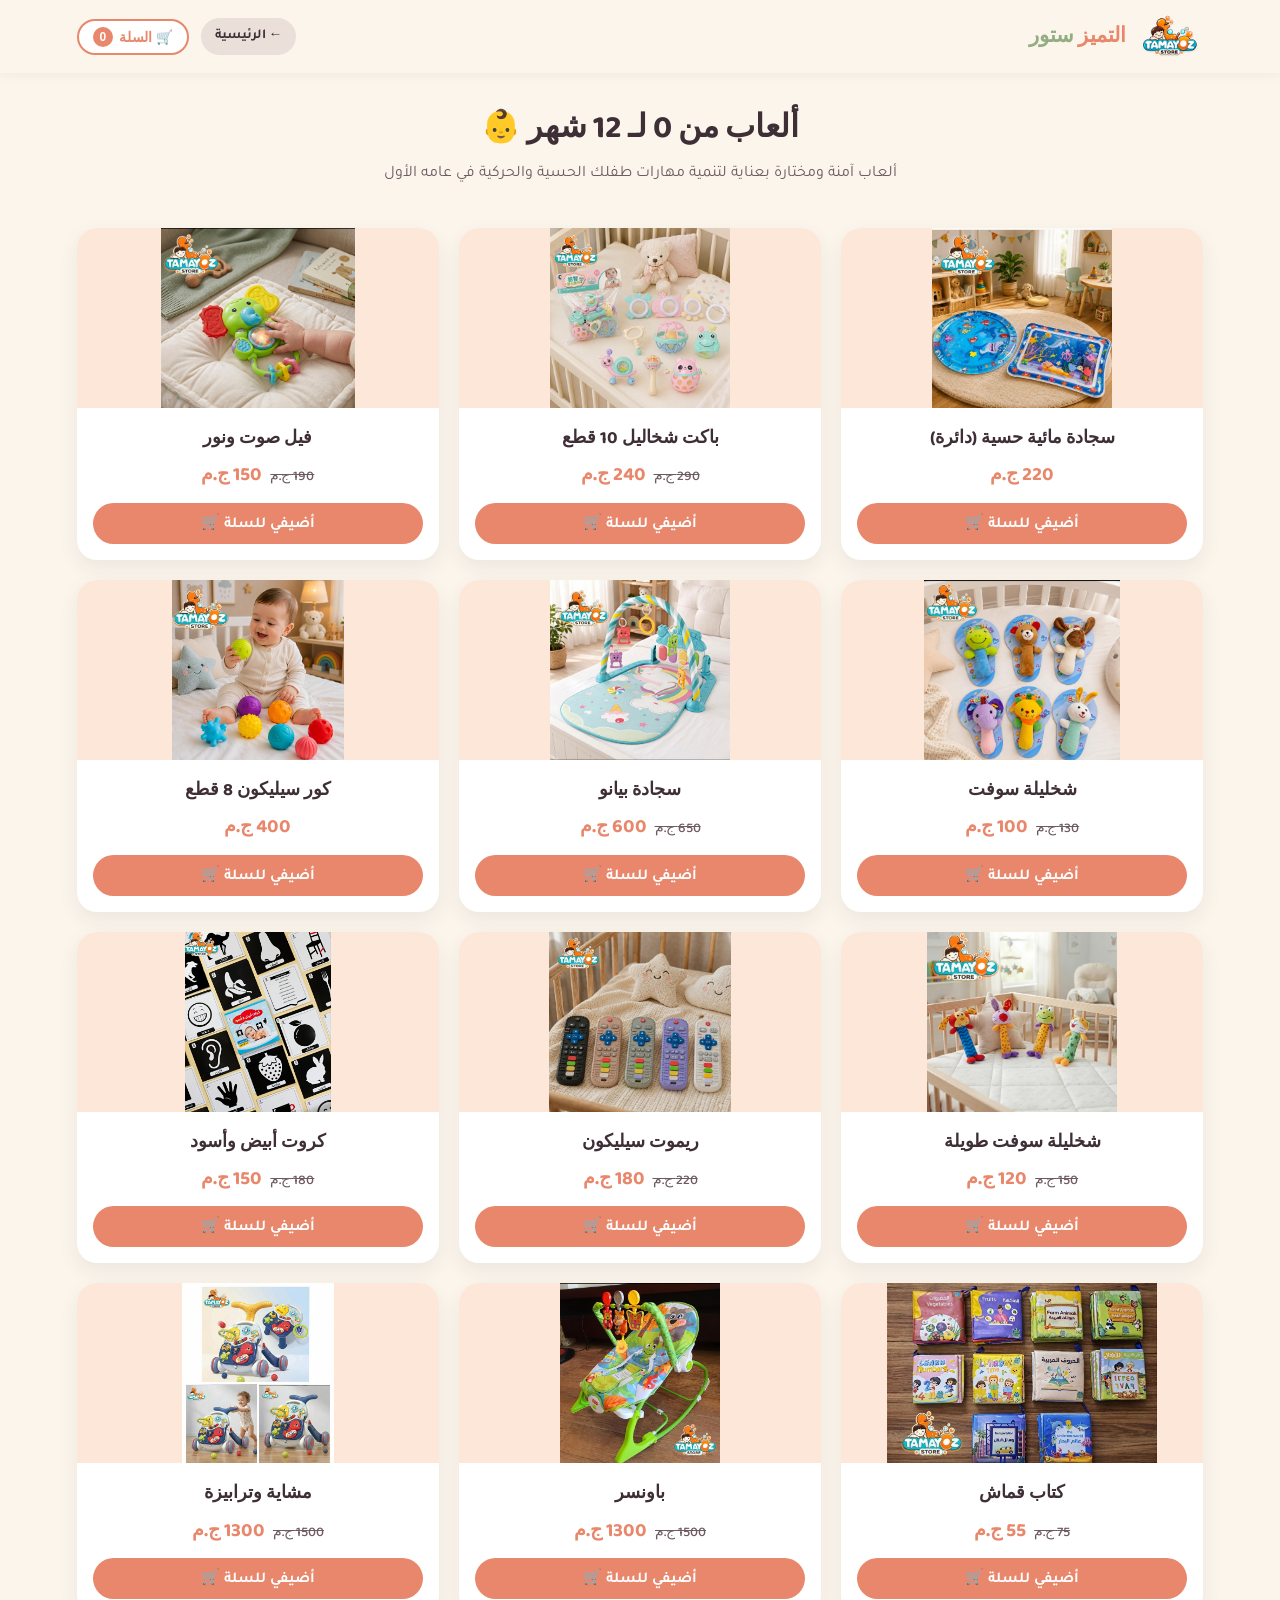
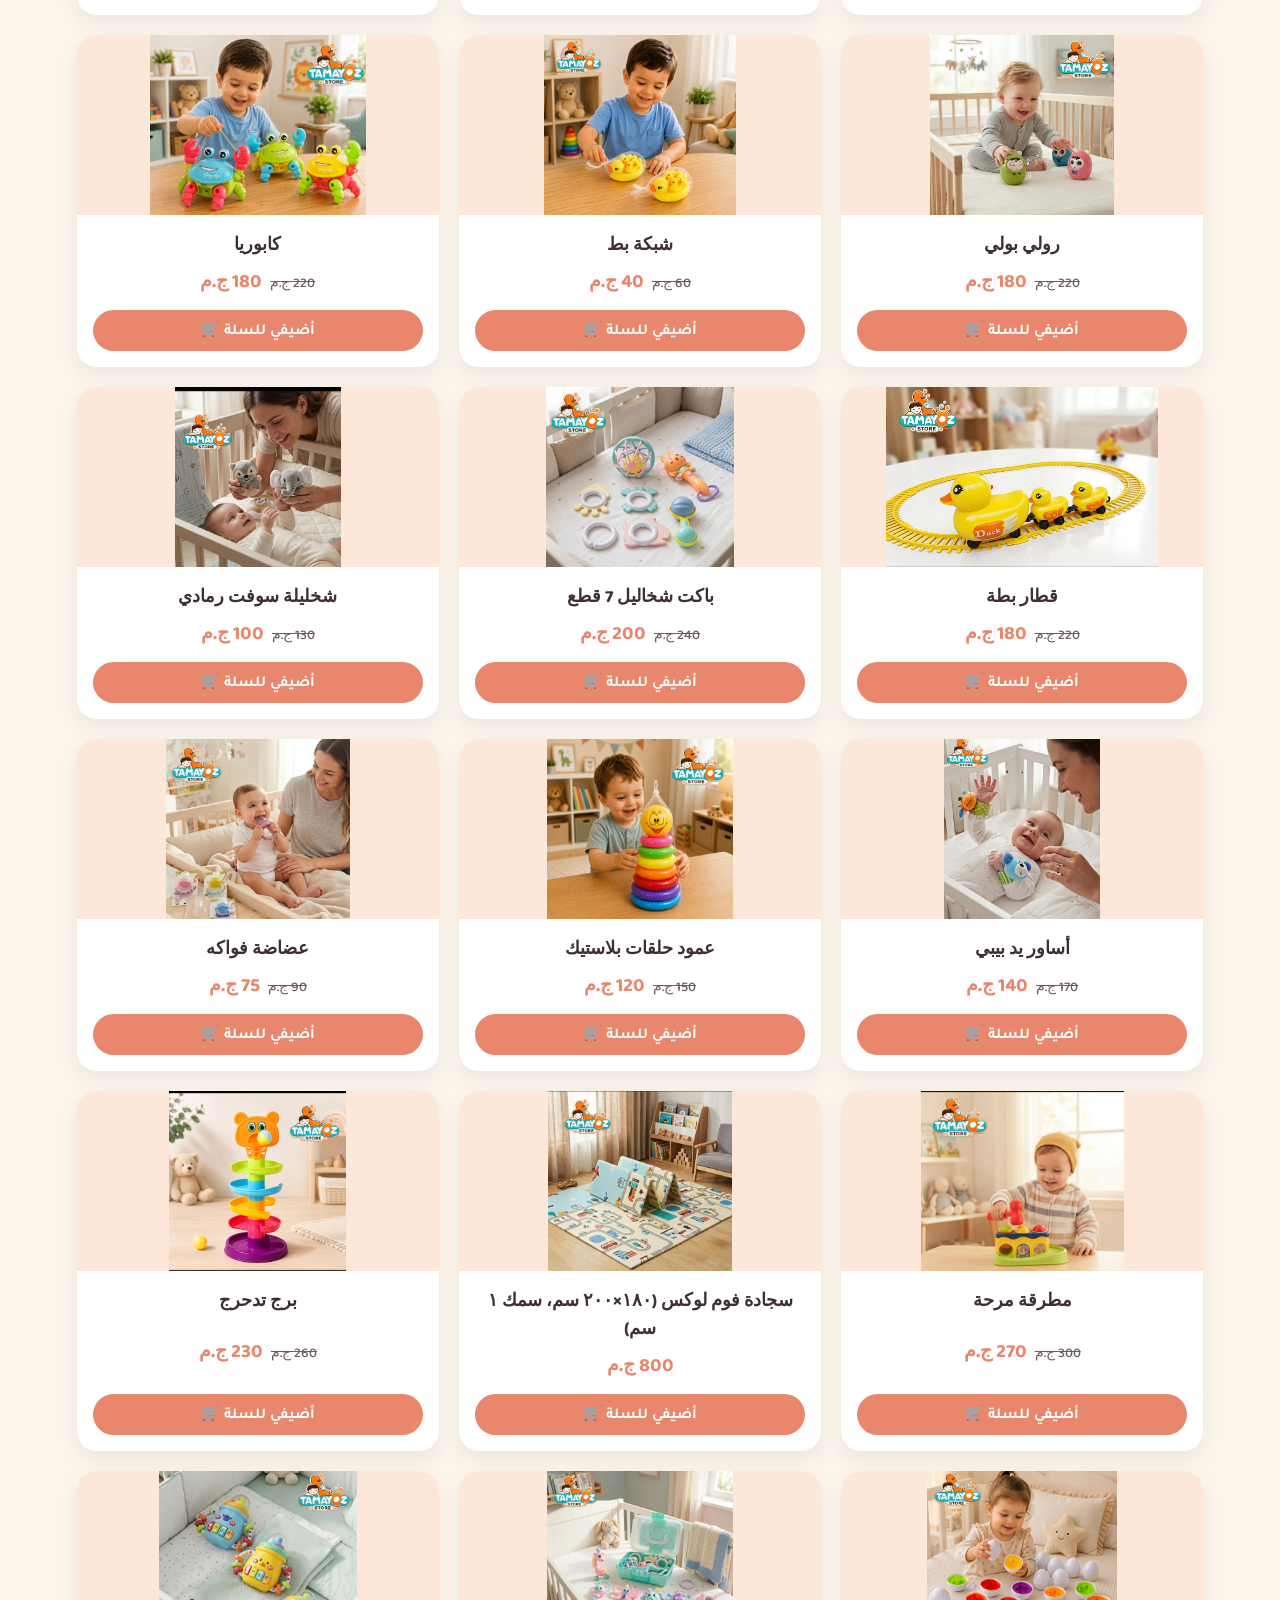
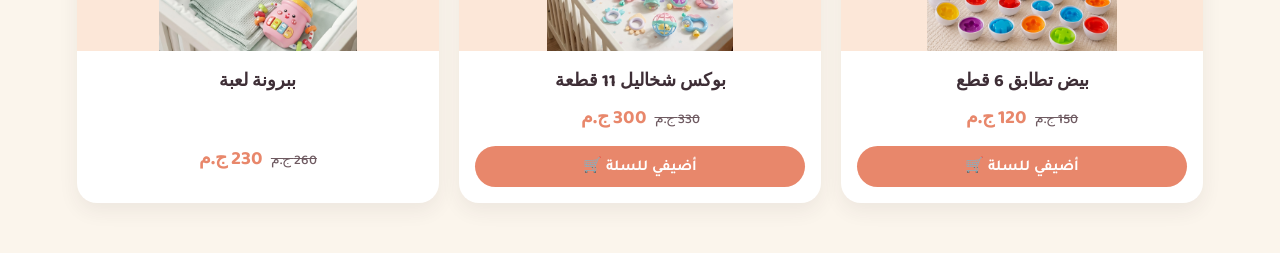
==== commit 2edd3ba2: "Update 0-12-months.html" ====
--- a/0-12-months.html
+++ b/0-12-months.html
@@ -287,76 +287,120 @@
       </div>
     </div>
 
-  </div>
-</section>
-
-<!-- السلة الجانبية والفاتورة -->
-<div class="cart-overlay" id="cart-overlay" onclick="closeCart()"></div>
-<div class="cart-drawer" id="cart-drawer">
-  <div class="cart-header">
-    <h3>سلة المشتريات</h3>
-    <button class="close-cart" onclick="closeCart()">✕</button>
-  </div>
-  
-  <div class="cart-items" id="cart-items"></div>
-
-  <div class="cart-checkout">
-    <div class="form-group">
-      <label>الاسم بالكامل:</label>
-      <input type="text" id="cust-name" placeholder="اكتبي اسمك هنا">
-    </div>
-    <div class="form-group">
-      <label>رقم الموبايل:</label>
-      <input type="tel" id="cust-phone" placeholder="01xxxxxxxxx">
-    </div>
-    <div class="form-group">
-      <label>منطقة الشحن:</label>
-      <select id="shipping-zone">
-        <option value="">-- اختاري المحافظة/المنطقة --</option>
-        <option value="cairo_giza">القاهرة والجيزة (70 ج.م)</option>
-        <option value="bahary">الوجه البحري والقناة (80 ج.م)</option>
-        <option value="beheira">البحيرة (90 ج.م)</option>
-        <option value="qebly">الوجه القبلي والصعيد (90 ج.م)</option>
-        <option value="new_valley">الوادي الجديد (110 ج.م)</option>
-        <option value="hurghada">الغردقة (110 ج.م)</option>
-        <option value="matrouh">مطروح (140 ج.م)</option>
-        <option value="sinai">شمال وجنوب سيناء (150 ج.م)</option>
-        <option value="sharm">شرم الشيخ (160 ج.م)</option>
-      </select>
-    </div>
-    <div class="form-group">
-      <label>العنوان بالتفصيل:</label>
-      <input type="text" id="cust-address" placeholder="الشارع، رقم العمارة والشقة، علامة مميزة">
-    </div>
-
-    <div class="bill-row"><span>المجموع:</span><span id="cart-subtotal">0 ج.م</span></div>
-    <div class="bill-row"><span>الشحن:</span><span id="cart-shipping">0 ج.م</span></div>
-    <div class="bill-row bill-total"><span>الإجمالي:</span><span id="cart-total">0 ج.م</span></div>
-
-    <button class="whatsapp-submit" onclick="checkoutWhatsApp()">تأكيد الطلب عبر واتساب 💬</button>
-  </div>
-</div>
-
-<footer>
-  <img src="logo.png" alt="التميز ستور"><br>
-  <p>التميز ستور © 2026</p>
-</footer>
-
-<div class="lightbox" id="lightbox" onclick="closeLightbox()">
-  <button class="lightbox-close" onclick="closeLightbox()">✕</button>
-  <img id="lightbox-img" src="" alt="صورة مكبرة">
-</div>
-
-<script src="cart.js"></script>
-<script>
-function openLightbox(src){
-  document.getElementById('lightbox-img').src = src;
-  document.getElementById('lightbox').classList.add('active');
-}
-function closeLightbox(){
-  document.getElementById('lightbox').classList.remove('active');
-}
-</script>
-
-</body>
-</html>
+    <!-- منتج 16 -->
+    <div class="pcard">
+      <div class="pcard-img"><img onclick="openLightbox(this.src)" src="IMG_٢٠٢٦٠٩٠٥_٠٠٣٤٠٢.jpg" alt="قطار بطة"></div>
+      <div class="pcard-body">
+        <h3>قطار بطة</h3>
+        <p class="price"><span class="old-price">220 ج.م</span><span class="new-price">180 ج.م</span></p>
+        <button class="order-btn" onclick="addToCart('قطار بطة', 180, 'IMG_٢٠٢٦٠٩٠٥_٠٠٣٤٠٢.jpg')">أضيفي للسلة 🛒</button>
+      </div>
+    </div>
+
+    <!-- منتج 17 -->
+    <div class="pcard">
+      <div class="pcard-img"><img onclick="openLightbox(this.src)" src="IMG_٢٠٢٦٠٩٠٥_٠٠٣٤٢٠.jpg" alt="باكت شخاليل 7 قطع"></div>
+      <div class="pcard-body">
+        <h3>باكت شخاليل 7 قطع</h3>
+        <p class="price"><span class="old-price">240 ج.م</span><span class="new-price">200 ج.م</span></p>
+        <button class="order-btn" onclick="addToCart('باكت شخاليل 7 قطع', 200, 'IMG_٢٠٢٦٠٩٠٥_٠٠٣٤٢٠.jpg')">أضيفي للسلة 🛒</button>
+      </div>
+    </div>
+
+    <!-- منتج 18 -->
+    <div class="pcard">
+      <div class="pcard-img"><img onclick="openLightbox(this.src)" src="IMG_٢٠٢٦٠٩٠٥_٠٠٣٤٤٤.jpg" alt="شخليلة سوفت رمادي"></div>
+      <div class="pcard-body">
+        <h3>شخليلة سوفت رمادي</h3>
+        <p class="price"><span class="old-price">130 ج.م</span><span class="new-price">100 ج.م</span></p>
+        <button class="order-btn" onclick="addToCart('شخليلة سوفت رمادي', 100, 'IMG_٢٠٢٦٠٩٠٥_٠٠٣٤٤٤.jpg')">أضيفي للسلة 🛒</button>
+      </div>
+    </div>
+
+    <!-- منتج 19 -->
+    <div class="pcard">
+      <div class="pcard-img"><img onclick="openLightbox(this.src)" src="IMG_٢٠٢٦٠٩٠٥_٠٠٣٤٥٣.jpg" alt="أساور يد بيبي"></div>
+      <div class="pcard-body">
+        <h3>أساور يد بيبي</h3>
+        <p class="price"><span class="old-price">170 ج.م</span><span class="new-price">140 ج.م</span></p>
+        <button class="order-btn" onclick="addToCart('أساور يد بيبي', 140, 'IMG_٢٠٢٦٠٩٠٥_٠٠٣٤٥٣.jpg')">أضيفي للسلة 🛒</button>
+      </div>
+    </div>
+
+    <!-- منتج 20 -->
+    <div class="pcard">
+      <div class="pcard-img"><img onclick="openLightbox(this.src)" src="IMG_٢٠٢٦٠٩٠٥_٠٠٣٥٠٧.jpg" alt="عمود حلقات بلاستيك"></div>
+      <div class="pcard-body">
+        <h3>عمود حلقات بلاستيك</h3>
+        <p class="price"><span class="old-price">150 ج.م</span><span class="new-price">120 ج.م</span></p>
+        <button class="order-btn" onclick="addToCart('عمود حلقات بلاستيك', 120, 'IMG_٢٠٢٦٠٩٠٥_٠٠٣٥٠٧.jpg')">أضيفي للسلة 🛒</button>
+      </div>
+    </div>
+
+    <!-- منتج 21 -->
+    <div class="pcard">
+      <div class="pcard-img"><img onclick="openLightbox(this.src)" src="IMG_٢٠٢٦٠٩٠٥_٠٠٣٥١٤.jpg" alt="عضاضة فواكه"></div>
+      <div class="pcard-body">
+        <h3>عضاضة فواكه</h3>
+        <p class="price"><span class="old-price">90 ج.م</span><span class="new-price">75 ج.م</span></p>
+        <button class="order-btn" onclick="addToCart('عضاضة فواكه', 75, 'IMG_٢٠٢٦٠٩٠٥_٠٠٣٥١٤.jpg')">أضيفي للسلة 🛒</button>
+      </div>
+    </div>
+
+    <!-- منتج 22 -->
+    <div class="pcard">
+      <div class="pcard-img"><img onclick="openLightbox(this.src)" src="IMG_٢٠٢٦٠٩٠٥_٠٠٣٥٢٣.jpg" alt="مطرقة مرحة"></div>
+      <div class="pcard-body">
+        <h3>مطرقة مرحة</h3>
+        <p class="price"><span class="old-price">300 ج.م</span><span class="new-price">270 ج.م</span></p>
+        <button class="order-btn" onclick="addToCart('مطرقة مرحة', 270, 'IMG_٢٠٢٦٠٩٠٥_٠٠٣٥٢٣.jpg')">أضيفي للسلة 🛒</button>
+      </div>
+    </div>
+
+    <!-- منتج 23 -->
+    <div class="pcard">
+      <div class="pcard-img"><img onclick="openLightbox(this.src)" src="IMG_٢٠٢٦٠٩٠٥_٠٠٣٥٤٠.jpg" alt="سجادة فوم لوكس"></div>
+      <div class="pcard-body">
+        <h3>سجادة فوم لوكس (١٨٠×٢٠٠ سم، سمك ١ سم)</h3>
+        <p class="price"><span class="new-price">800 ج.م</span></p>
+        <button class="order-btn" onclick="addToCart('سجادة فوم لوكس', 800, 'IMG_٢٠٢٦٠٩٠٥_٠٠٣٥٤٠.jpg')">أضيفي للسلة 🛒</button>
+      </div>
+    </div>
+
+    <!-- منتج 24 -->
+    <div class="pcard">
+      <div class="pcard-img"><img onclick="openLightbox(this.src)" src="IMG_٢٠٢٦٠٩٠٥_٠٠٣٦٠٨.jpg" alt="برج تدحرج"></div>
+      <div class="pcard-body">
+        <h3>برج تدحرج</h3>
+        <p class="price"><span class="old-price">260 ج.م</span><span class="new-price">230 ج.م</span></p>
+        <button class="order-btn" onclick="addToCart('برج تدحرج', 230, 'IMG_٢٠٢٦٠٩٠٥_٠٠٣٦٠٨.jpg')">أضيفي للسلة 🛒</button>
+      </div>
+    </div>
+
+    <!-- منتج 25 -->
+    <div class="pcard">
+      <div class="pcard-img"><img onclick="openLightbox(this.src)" src="IMG_٢٠٢٦٠٩٠٥_٠٠٣٦٢٠.jpg" alt="بيض تطابق 6 قطع"></div>
+      <div class="pcard-body">
+        <h3>بيض تطابق 6 قطع</h3>
+        <p class="price"><span class="old-price">150 ج.م</span><span class="new-price">120 ج.م</span></p>
+        <button class="order-btn" onclick="addToCart('بيض تطابق 6 قطع', 120, 'IMG_٢٠٢٦٠٩٠٥_٠٠٣٦٢٠.jpg')">أضيفي للسلة 🛒</button>
+      </div>
+    </div>
+
+    <!-- منتج 26 -->
+    <div class="pcard">
+      <div class="pcard-img"><img onclick="openLightbox(this.src)" src="IMG_٢٠٢٦٠٩٠٥_٠٠٣٦٣٣.jpg" alt="بوكس شخاليل 11 قطعة"></div>
+      <div class="pcard-body">
+        <h3>بوكس شخاليل 11 قطعة</h3>
+        <p class="price"><span class="old-price">330 ج.م</span><span class="new-price">300 ج.م</span></p>
+        <button class="order-btn" onclick="addToCart('بوكس شخاليل 11 قطعة', 300, 'IMG_٢٠٢٦٠٩٠٥_٠٠٣٦٣٣.jpg')">أضيفي للسلة 🛒</button>
+      </div>
+    </div>
+
+    <!-- منتج 27 -->
+    <div class="pcard">
+      <div class="pcard-img"><img onclick="openLightbox(this.src)" src="IMG_٢٠٢٦٠٩٠٥_٠٠٣٦٤٦.jpg" alt="ببرونة لعبة"></div>
+      <div class="pcard-body">
+        <h3>ببرونة لعبة</h3>
+        <p class="price"><span class="old-price">260 ج.م</span><span class="new-price">230 ج.م</span></p>
+        <button class="order-btn" on
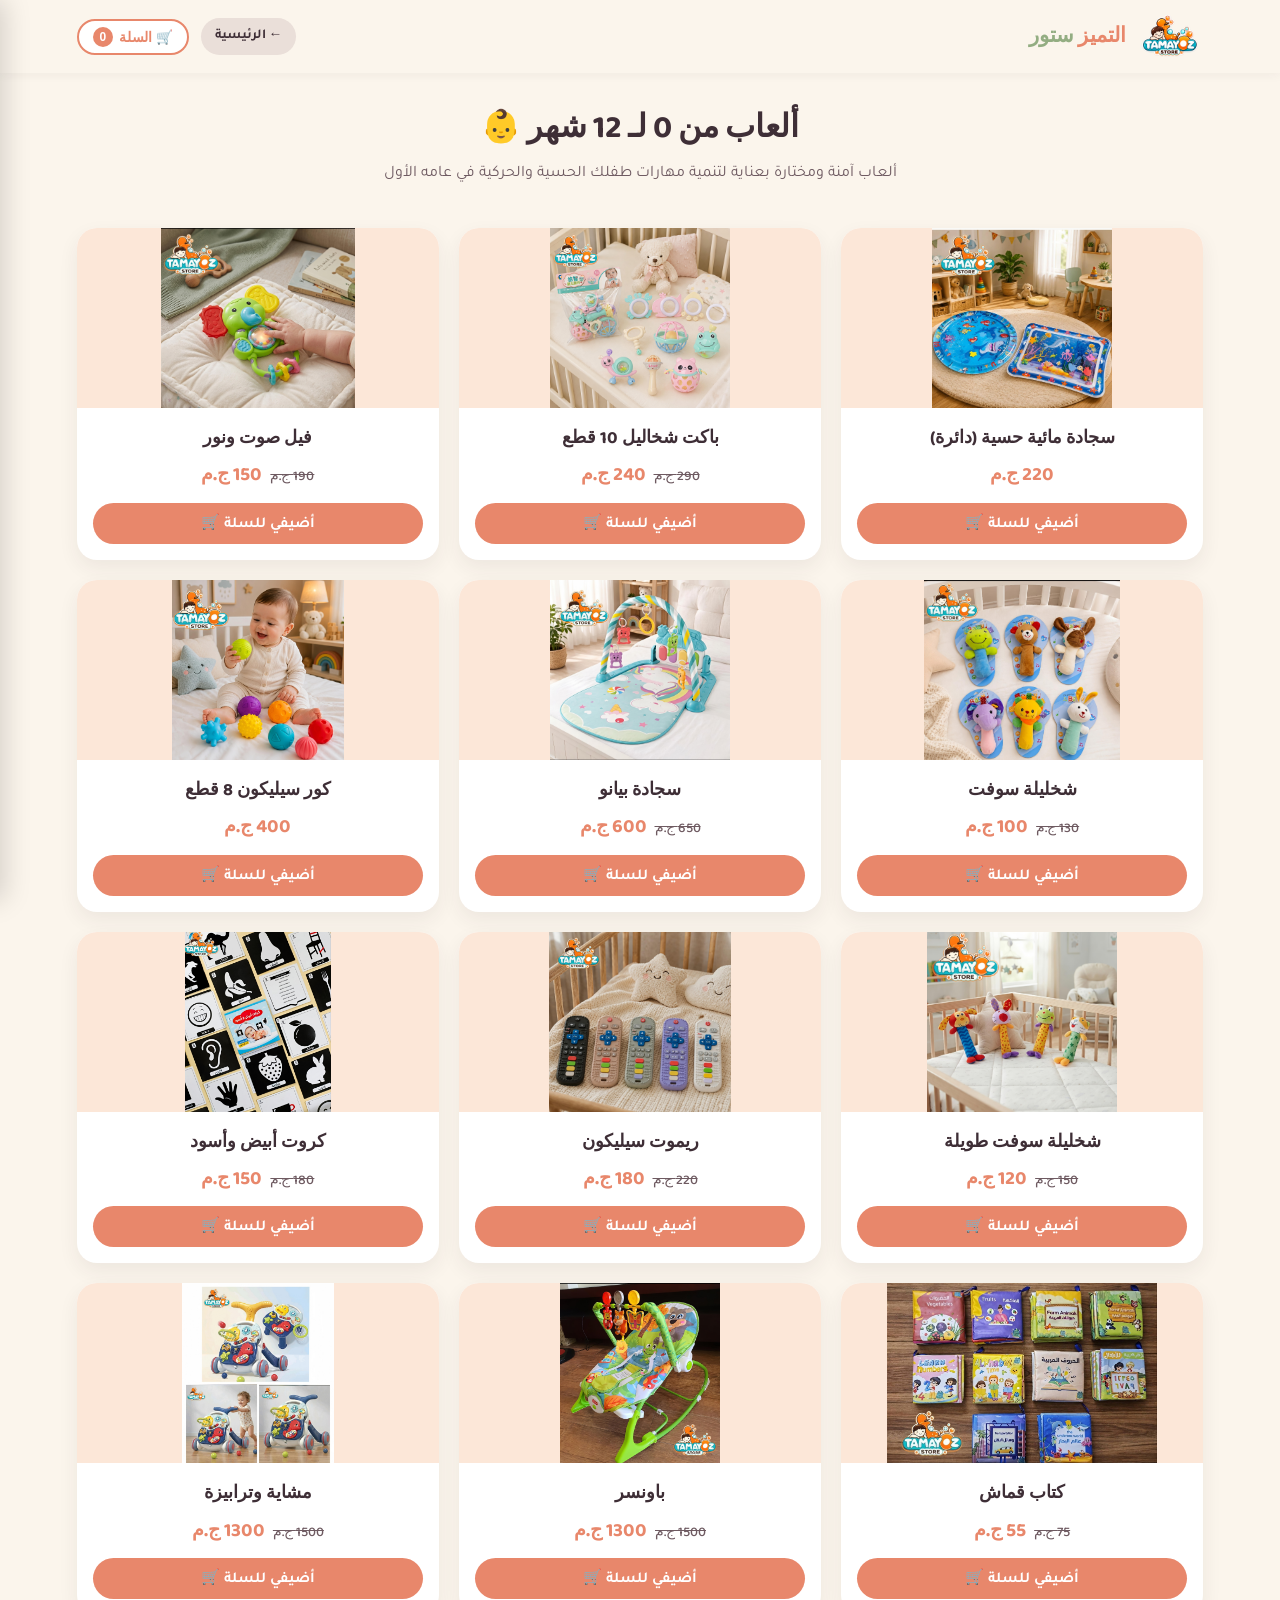
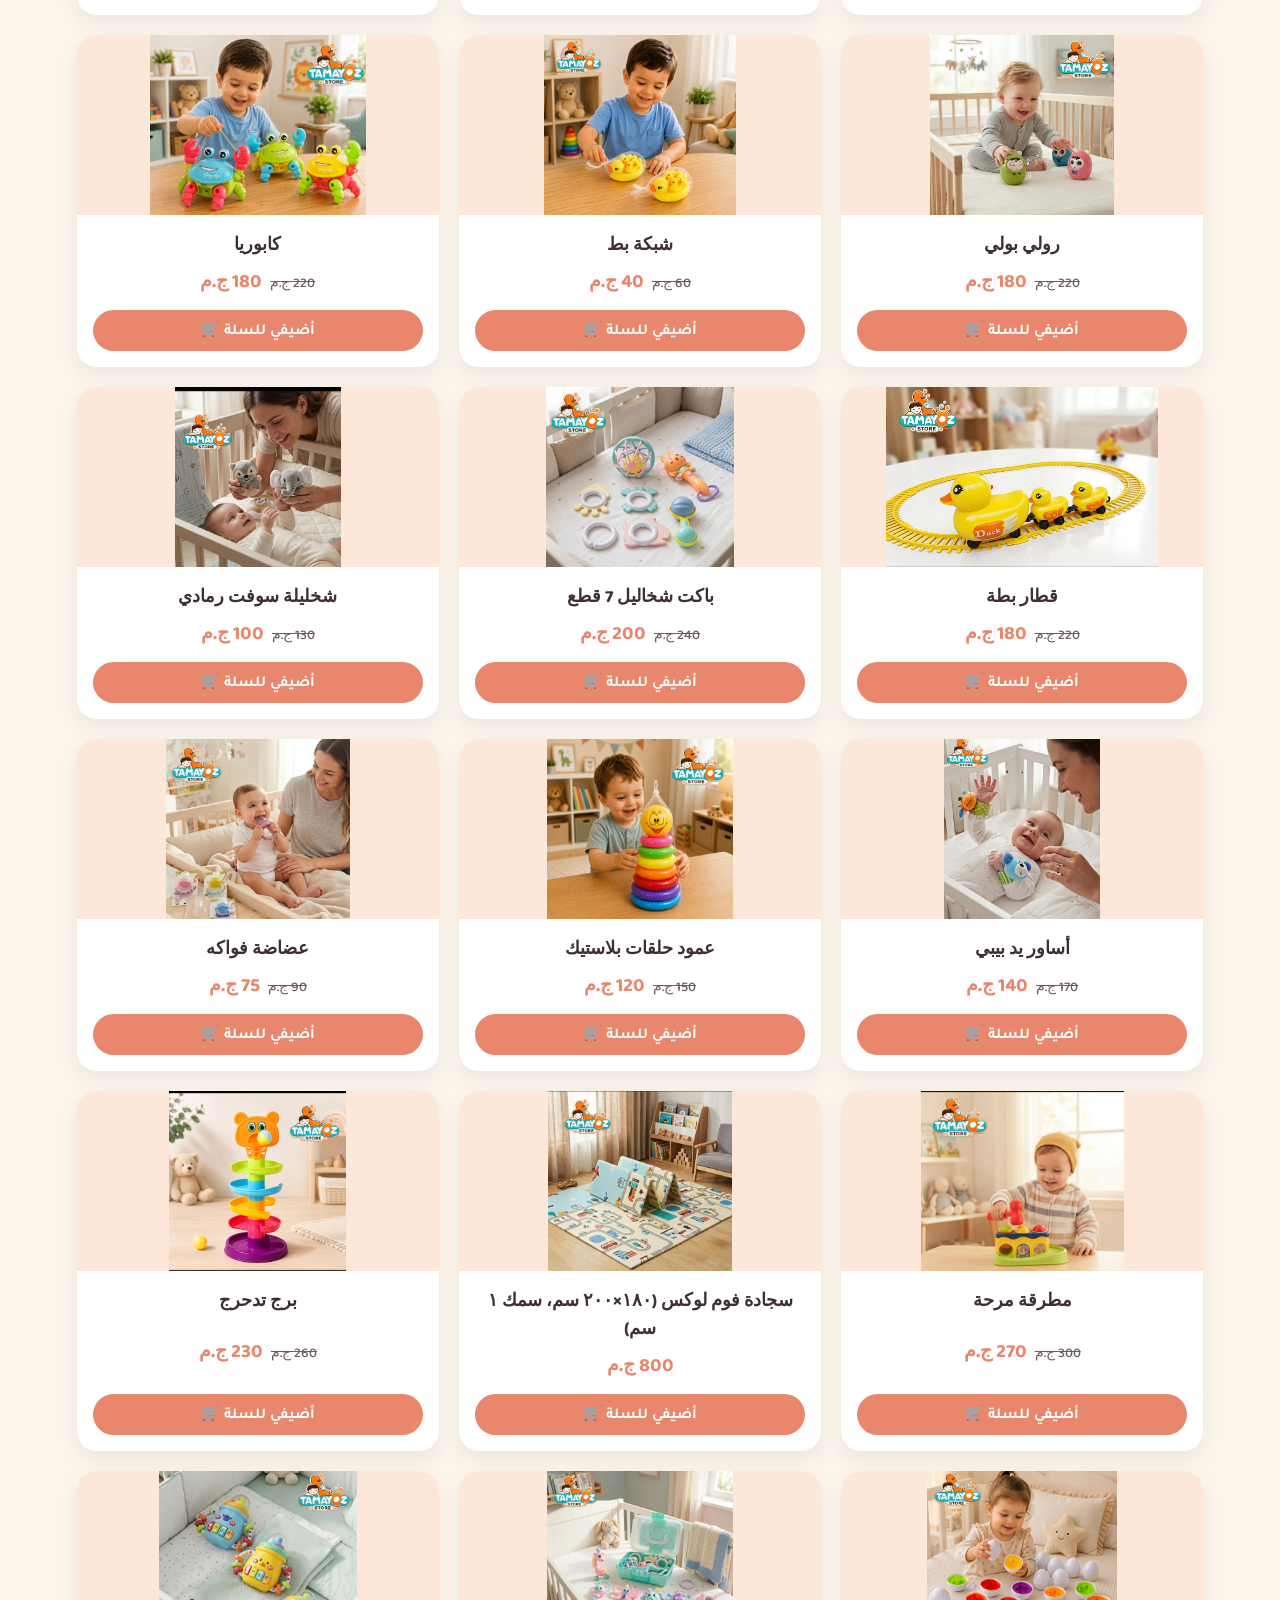
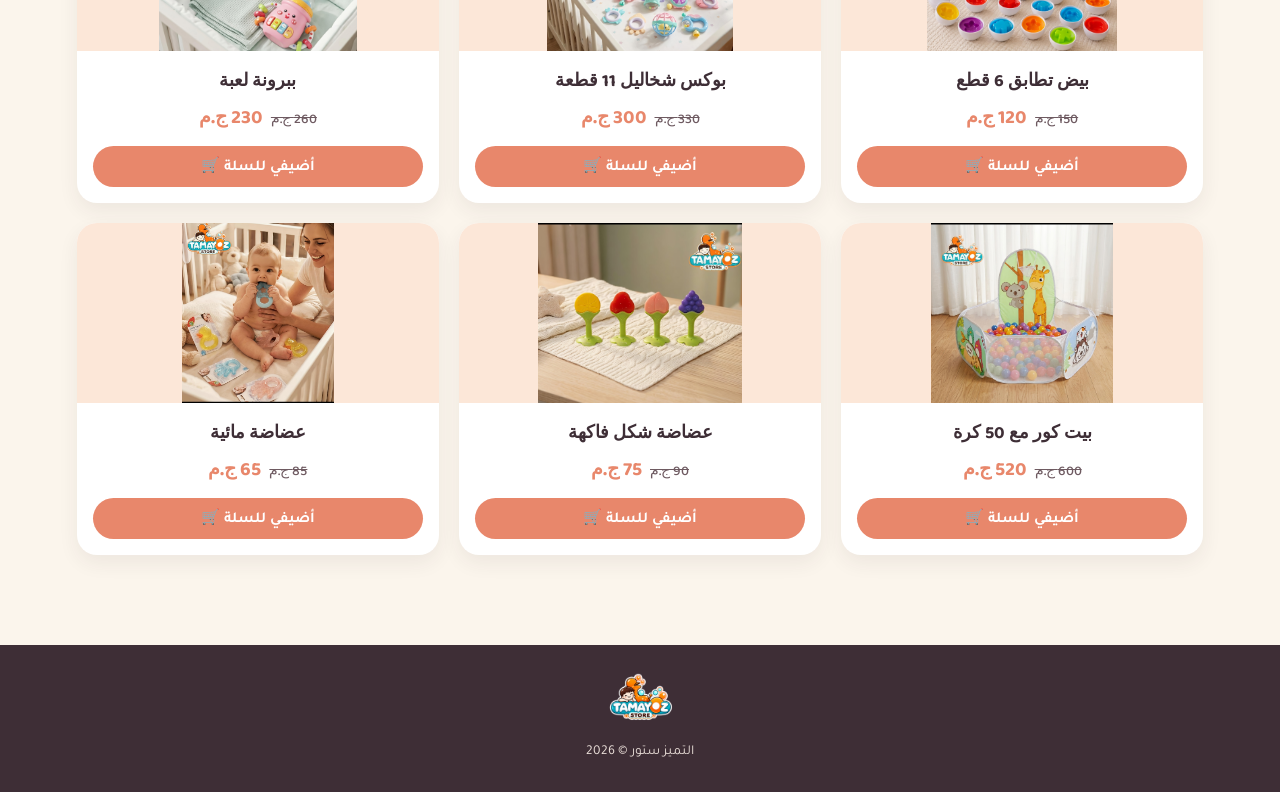
==== commit ef5221b9: "Update 0-12-months.html" ====
--- a/0-12-months.html
+++ b/0-12-months.html
@@ -403,4 +403,110 @@
       <div class="pcard-body">
         <h3>ببرونة لعبة</h3>
         <p class="price"><span class="old-price">260 ج.م</span><span class="new-price">230 ج.م</span></p>
-        <button class="order-btn" on
+        <button class="order-btn" onclick="addToCart('ببرونة لعبة', 230, 'IMG_٢٠٢٦٠٩٠٥_٠٠٣٦٤٦.jpg')">أضيفي للسلة 🛒</button>
+      </div>
+    </div>
+
+    <!-- منتج 28 -->
+    <div class="pcard">
+      <div class="pcard-img"><img onclick="openLightbox(this.src)" src="IMG_٢٠٢٦٠٩٠٥_٠٠٣٦٥٨.jpg" alt="بيت كور مع 50 كرة"></div>
+      <div class="pcard-body">
+        <h3>بيت كور مع 50 كرة</h3>
+        <p class="price"><span class="old-price">600 ج.م</span><span class="new-price">520 ج.م</span></p>
+        <button class="order-btn" onclick="addToCart('بيت كور مع 50 كرة', 520, 'IMG_٢٠٢٦٠٩٠٥_٠٠٣٦٥٨.jpg')">أضيفي للسلة 🛒</button>
+      </div>
+    </div>
+
+    <!-- منتج 29 -->
+    <div class="pcard">
+      <div class="pcard-img"><img onclick="openLightbox(this.src)" src="IMG_٢٠٢٦٠٩٠٥_٠٠٣٧١٢.jpg" alt="عضاضة شكل فاكهة"></div>
+      <div class="pcard-body">
+        <h3>عضاضة شكل فاكهة</h3>
+        <p class="price"><span class="old-price">90 ج.م</span><span class="new-price">75 ج.م</span></p>
+        <button class="order-btn" onclick="addToCart('عضاضة شكل فاكهة', 75, 'IMG_٢٠٢٦٠٩٠٥_٠٠٣٧١٢.jpg')">أضيفي للسلة 🛒</button>
+      </div>
+    </div>
+
+    <!-- منتج 30 -->
+    <div class="pcard">
+      <div class="pcard-img"><img onclick="openLightbox(this.src)" src="IMG_٢٠٢٦٠٩٠٥_٠٠٣٧٣٠.jpg" alt="عضاضة مائية"></div>
+      <div class="pcard-body">
+        <h3>عضاضة مائية</h3>
+        <p class="price"><span class="old-price">85 ج.م</span><span class="new-price">65 ج.م</span></p>
+        <button class="order-btn" onclick="addToCart('عضاضة مائية', 65, 'IMG_٢٠٢٦٠٩٠٥_٠٠٣٧٣٠.jpg')">أضيفي للسلة 🛒</button>
+      </div>
+    </div>
+
+  </div>
+</section>
+
+<!-- السلة الجانبية والفاتورة -->
+<div class="cart-overlay" id="cart-overlay" onclick="closeCart()"></div>
+<div class="cart-drawer" id="cart-drawer">
+  <div class="cart-header">
+    <h3>سلة المشتريات</h3>
+    <button class="close-cart" onclick="closeCart()">✕</button>
+  </div>
+  
+  <div class="cart-items" id="cart-items"></div>
+
+  <div class="cart-checkout">
+    <div class="form-group">
+      <label>الاسم بالكامل:</label>
+      <input type="text" id="cust-name" placeholder="اكتبي اسمك هنا">
+    </div>
+    <div class="form-group">
+      <label>رقم الموبايل:</label>
+      <input type="tel" id="cust-phone" placeholder="01xxxxxxxxx">
+    </div>
+    <div class="form-group">
+      <label>منطقة الشحن:</label>
+      <select id="shipping-zone">
+        <option value="">-- اختاري المحافظة/المنطقة --</option>
+        <option value="cairo_giza">القاهرة والجيزة (70 ج.م)</option>
+        <option value="bahary">الوجه البحري والقناة (80 ج.م)</option>
+        <option value="beheira">البحيرة (90 ج.م)</option>
+        <option value="qebly">الوجه القبلي والصعيد (90 ج.م)</option>
+        <option value="new_valley">الوادي الجديد (110 ج.م)</option>
+        <option value="hurghada">الغردقة (110 ج.م)</option>
+        <option value="matrouh">مطروح (140 ج.م)</option>
+        <option value="sinai">شمال وجنوب سيناء (150 ج.م)</option>
+        <option value="sharm">شرم الشيخ (160 ج.م)</option>
+      </select>
+    </div>
+    <div class="form-group">
+      <label>العنوان بالتفصيل:</label>
+      <input type="text" id="cust-address" placeholder="الشارع، رقم العمارة والشقة، علامة مميزة">
+    </div>
+
+    <div class="bill-row"><span>المجموع:</span><span id="cart-subtotal">0 ج.م</span></div>
+    <div class="bill-row"><span>الشحن:</span><span id="cart-shipping">0 ج.م</span></div>
+    <div class="bill-row bill-total"><span>الإجمالي:</span><span id="cart-total">0 ج.م</span></div>
+
+    <button class="whatsapp-submit" onclick="checkoutWhatsApp()">تأكيد الطلب عبر واتساب 💬</button>
+  </div>
+</div>
+
+<footer>
+  <img src="logo.png" alt="التميز ستور"><br>
+  <p>التميز ستور © 2026</p>
+</footer>
+
+<div class="lightbox" id="lightbox" onclick="closeLightbox()">
+  <button class="lightbox-close" onclick="closeLightbox()">✕</button>
+  <img id="lightbox-img" src="" alt="صورة مكبرة">
+</div>
+
+<script src="cart.js"></script>
+<script>
+function openLightbox(src){
+  document.getElementById('lightbox-img').src = src;
+  document.getElementById('lightbox').classList.add('active');
+}
+function closeLightbox(){
+  document.getElementById('lightbox').classList.remove('active');
+}
+</script>
+
+</body>
+</html>
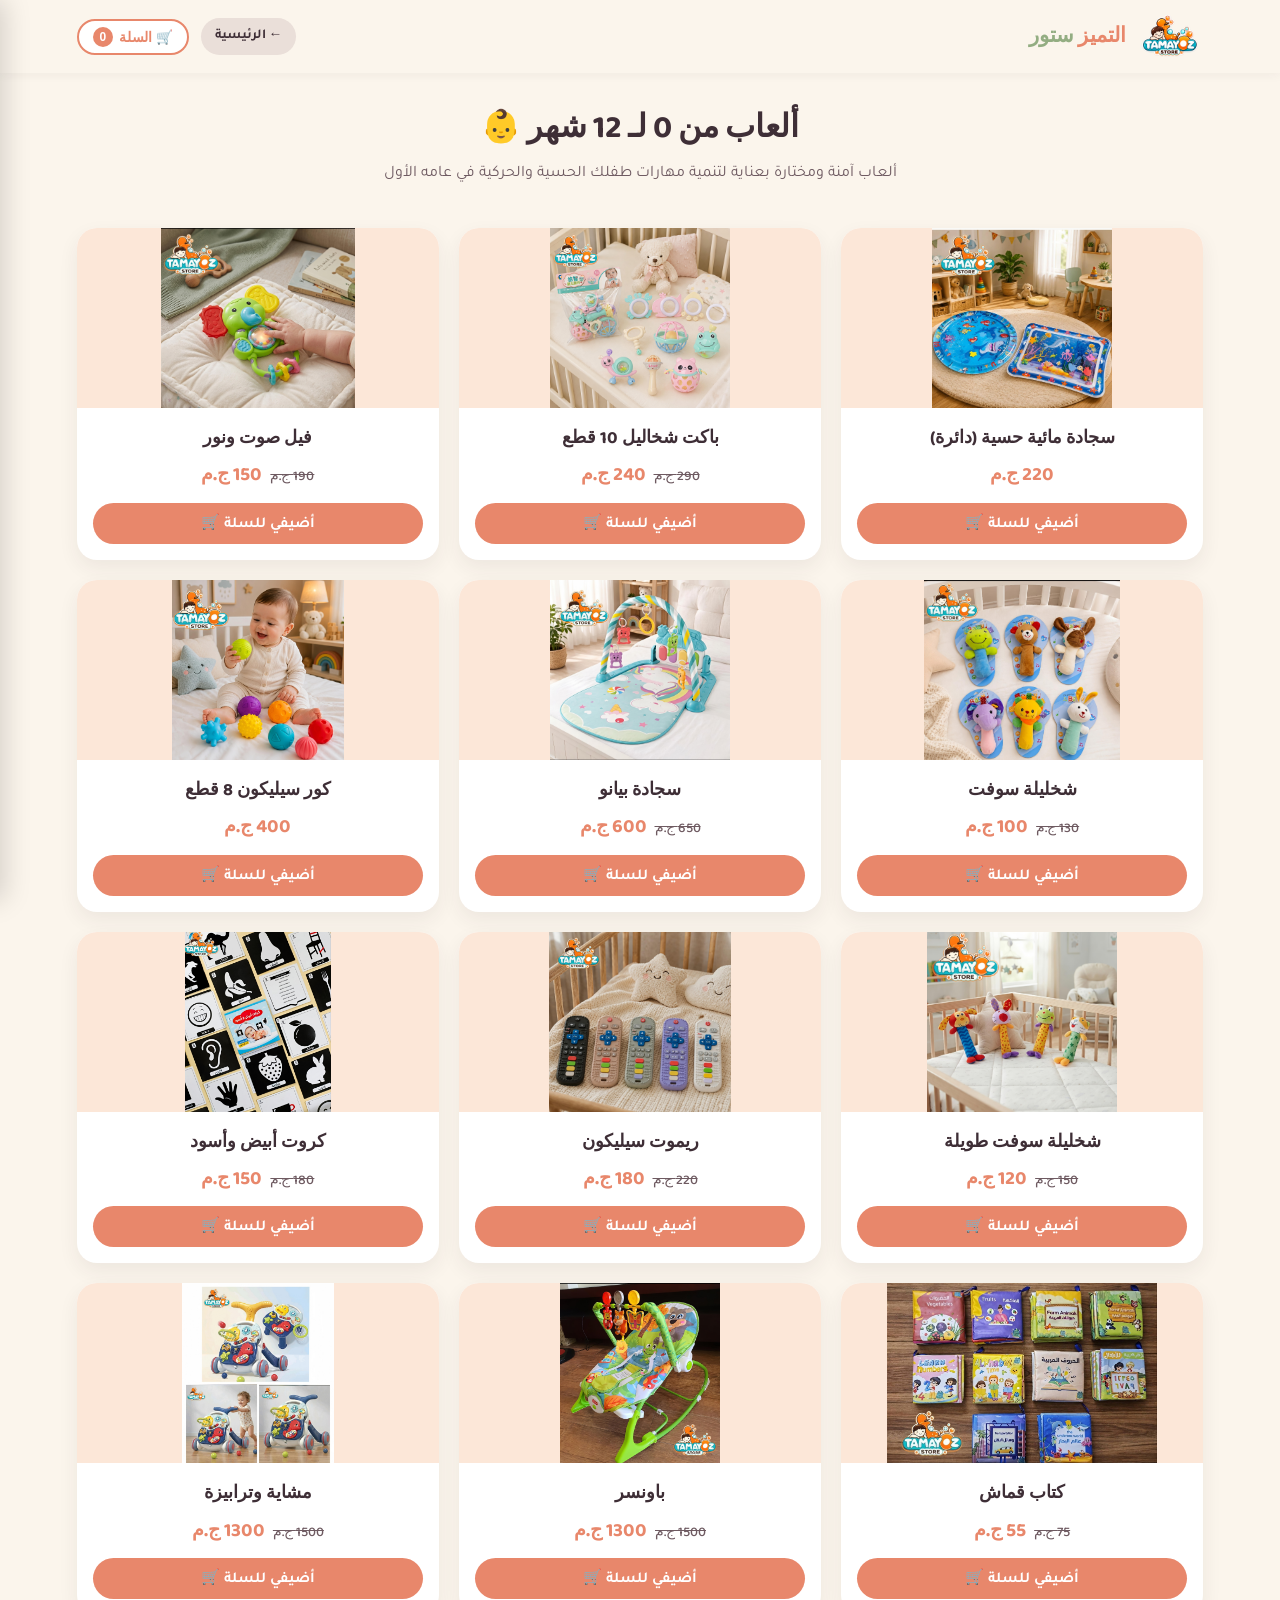
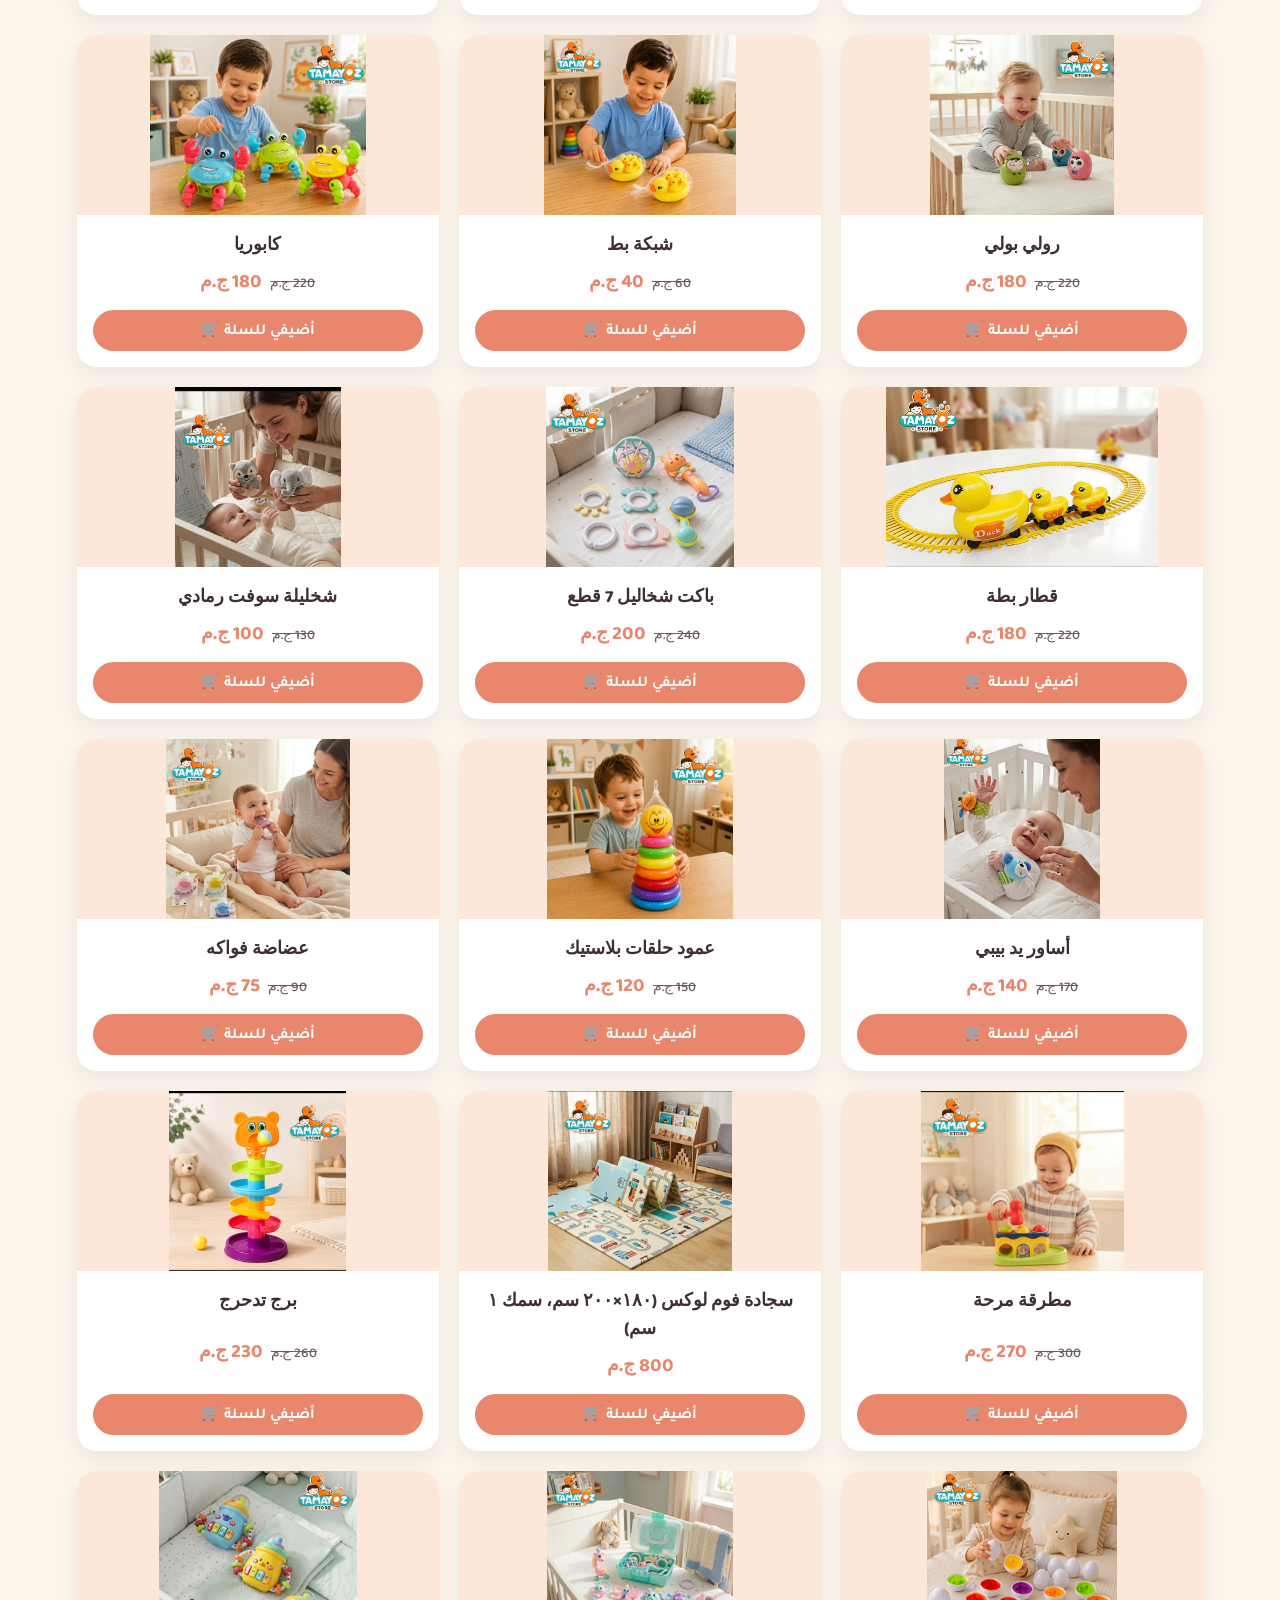
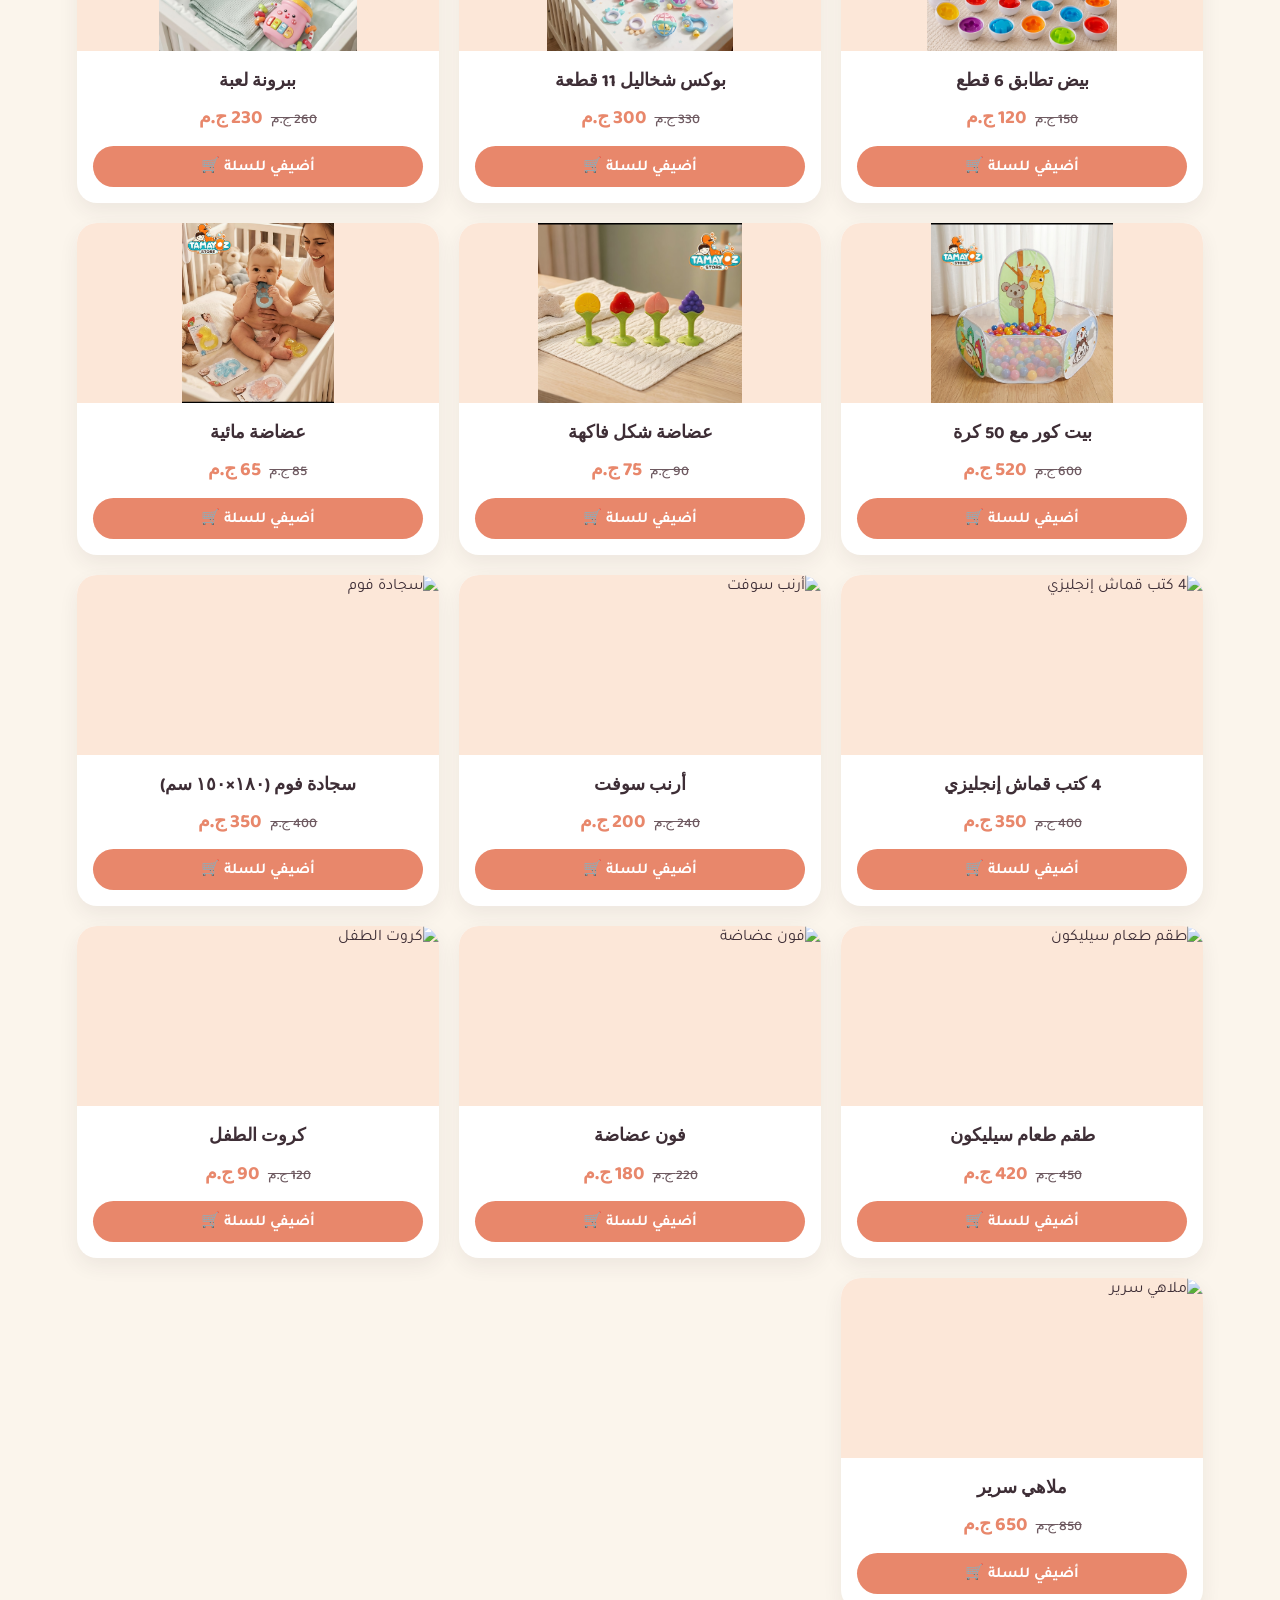
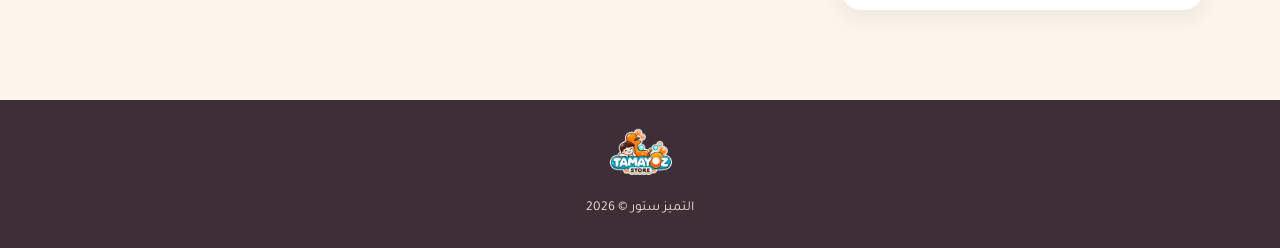
==== commit 7fb0abf7: "Update 0-12-months.html" ====
--- a/0-12-months.html
+++ b/0-12-months.html
@@ -137,7 +137,6 @@
 <section class="products">
   <div class="products-grid">
 
-    <!-- منتج 1 -->
     <div class="pcard">
       <div class="pcard-img"><img onclick="openLightbox(this.src)" src="IMG_٢٠٢٦٠٩٠١_٢١٥١٤٠.jpg" alt="سجادة مائية حسية"></div>
       <div class="pcard-body">
@@ -147,7 +146,6 @@
       </div>
     </div>
 
-    <!-- منتج 2 -->
     <div class="pcard">
       <div class="pcard-img"><img onclick="openLightbox(this.src)" src="IMG_٢٠٢٦٠٨١٧_٢١٣٦٤٥.png" alt="باكت شخاليل 10 قطع"></div>
       <div class="pcard-body">
@@ -157,7 +155,6 @@
       </div>
     </div>
 
-    <!-- منتج 3 -->
     <div class="pcard">
       <div class="pcard-img"><img onclick="openLightbox(this.src)" src="IMG_٢٠٢٦٠٩٠٥_٠٠٢٨٤٧.jpg" alt="فيل صوت ونور"></div>
       <div class="pcard-body">
@@ -167,7 +164,6 @@
       </div>
     </div>
 
-    <!-- منتج 4 -->
     <div class="pcard">
       <div class="pcard-img"><img onclick="openLightbox(this.src)" src="IMG_٢٠٢٦٠٩٠٥_٠٠٢٩٠٢.jpg" alt="شخليلة سوفت"></div>
       <div class="pcard-body">
@@ -177,7 +173,6 @@
       </div>
     </div>
 
-    <!-- منتج 5 -->
     <div class="pcard">
       <div class="pcard-img"><img onclick="openLightbox(this.src)" src="IMG_٢٠٢٦٠٩٠٥_٠٠٢٩١٨.jpg" alt="سجادة بيانو"></div>
       <div class="pcard-body">
@@ -187,7 +182,6 @@
       </div>
     </div>
 
-    <!-- منتج 6 -->
     <div class="pcard">
       <div class="pcard-img"><img onclick="openLightbox(this.src)" src="IMG_٢٠٢٦٠٩٠٥_٠٠٢٩٣٢.jpg" alt="كور سيليكون 8 قطع"></div>
       <div class="pcard-body">
@@ -197,7 +191,6 @@
       </div>
     </div>
 
-    <!-- منتج 7 -->
     <div class="pcard">
       <div class="pcard-img"><img onclick="openLightbox(this.src)" src="IMG_٢٠٢٦٠٩٠٥_٠٠٣٠٠٧.jpg" alt="شخليلة سوفت طويلة"></div>
       <div class="pcard-body">
@@ -207,7 +200,6 @@
       </div>
     </div>
 
-    <!-- منتج 8 -->
     <div class="pcard">
       <div class="pcard-img"><img onclick="openLightbox(this.src)" src="IMG_٢٠٢٦٠٩٠٥_٠٠٣٠٣٠.jpg" alt="ريموت سيليكون"></div>
       <div class="pcard-body">
@@ -217,7 +209,6 @@
       </div>
     </div>
 
-    <!-- منتج 9 -->
     <div class="pcard">
       <div class="pcard-img"><img onclick="openLightbox(this.src)" src="IMG_٢٠٢٦٠٩٠٥_٠٠٣٠٤٧.jpg" alt="كروت أبيض وأسود"></div>
       <div class="pcard-body">
@@ -227,7 +218,6 @@
       </div>
     </div>
 
-    <!-- منتج 10 -->
     <div class="pcard">
       <div class="pcard-img"><img onclick="openLightbox(this.src)" src="IMG_٢٠٢٦٠٩٠٥_٠٠٣١٠٩.jpg" alt="كتاب قماش"></div>
       <div class="pcard-body">
@@ -237,7 +227,6 @@
       </div>
     </div>
 
-    <!-- منتج 11 -->
     <div class="pcard">
       <div class="pcard-img"><img onclick="openLightbox(this.src)" src="IMG_٢٠٢٦٠٩٠٥_٠٠٣١٢٠.jpg" alt="باونسر"></div>
       <div class="pcard-body">
@@ -247,7 +236,6 @@
       </div>
     </div>
 
-    <!-- منتج 12 -->
     <div class="pcard">
       <div class="pcard-img"><img onclick="openLightbox(this.src)" src="IMG_٢٠٢٦٠٩٠٥_٠٠٣٢٥٩.jpg" alt="مشاية وترابيزة"></div>
       <div class="pcard-body">
@@ -257,7 +245,6 @@
       </div>
     </div>
 
-    <!-- منتج 13 -->
     <div class="pcard">
       <div class="pcard-img"><img onclick="openLightbox(this.src)" src="IMG_٢٠٢٦٠٩٠٥_٠٠٣٣٢٥.jpg" alt="رولي بولي"></div>
       <div class="pcard-body">
@@ -267,7 +254,6 @@
       </div>
     </div>
 
-    <!-- منتج 14 -->
     <div class="pcard">
       <div class="pcard-img"><img onclick="openLightbox(this.src)" src="IMG_٢٠٢٦٠٩٠٥_٠٠٣٣٣٣.jpg" alt="شبكة بط"></div>
       <div class="pcard-body">
@@ -277,7 +263,6 @@
       </div>
     </div>
 
-    <!-- منتج 15 -->
     <div class="pcard">
       <div class="pcard-img"><img onclick="openLightbox(this.src)" src="IMG_٢٠٢٦٠٩٠٥_٠٠٣٣٤٨.jpg" alt="كابوريا"></div>
       <div class="pcard-body">
@@ -287,7 +272,6 @@
       </div>
     </div>
 
-    <!-- منتج 16 -->
     <div class="pcard">
       <div class="pcard-img"><img onclick="openLightbox(this.src)" src="IMG_٢٠٢٦٠٩٠٥_٠٠٣٤٠٢.jpg" alt="قطار بطة"></div>
       <div class="pcard-body">
@@ -297,7 +281,6 @@
       </div>
     </div>
 
-    <!-- منتج 17 -->
     <div class="pcard">
       <div class="pcard-img"><img onclick="openLightbox(this.src)" src="IMG_٢٠٢٦٠٩٠٥_٠٠٣٤٢٠.jpg" alt="باكت شخاليل 7 قطع"></div>
       <div class="pcard-body">
@@ -307,7 +290,6 @@
       </div>
     </div>
 
-    <!-- منتج 18 -->
     <div class="pcard">
       <div class="pcard-img"><img onclick="openLightbox(this.src)" src="IMG_٢٠٢٦٠٩٠٥_٠٠٣٤٤٤.jpg" alt="شخليلة سوفت رمادي"></div>
       <div class="pcard-body">
@@ -317,7 +299,6 @@
       </div>
     </div>
 
-    <!-- منتج 19 -->
     <div class="pcard">
       <div class="pcard-img"><img onclick="openLightbox(this.src)" src="IMG_٢٠٢٦٠٩٠٥_٠٠٣٤٥٣.jpg" alt="أساور يد بيبي"></div>
       <div class="pcard-body">
@@ -327,7 +308,6 @@
       </div>
     </div>
 
-    <!-- منتج 20 -->
     <div class="pcard">
       <div class="pcard-img"><img onclick="openLightbox(this.src)" src="IMG_٢٠٢٦٠٩٠٥_٠٠٣٥٠٧.jpg" alt="عمود حلقات بلاستيك"></div>
       <div class="pcard-body">
@@ -337,7 +317,6 @@
       </div>
     </div>
 
-    <!-- منتج 21 -->
     <div class="pcard">
       <div class="pcard-img"><img onclick="openLightbox(this.src)" src="IMG_٢٠٢٦٠٩٠٥_٠٠٣٥١٤.jpg" alt="عضاضة فواكه"></div>
       <div class="pcard-body">
@@ -347,7 +326,6 @@
       </div>
     </div>
 
-    <!-- منتج 22 -->
     <div class="pcard">
       <div class="pcard-img"><img onclick="openLightbox(this.src)" src="IMG_٢٠٢٦٠٩٠٥_٠٠٣٥٢٣.jpg" alt="مطرقة مرحة"></div>
       <div class="pcard-body">
@@ -357,7 +335,6 @@
       </div>
     </div>
 
-    <!-- منتج 23 -->
     <div class="pcard">
       <div class="pcard-img"><img onclick="openLightbox(this.src)" src="IMG_٢٠٢٦٠٩٠٥_٠٠٣٥٤٠.jpg" alt="سجادة فوم لوكس"></div>
       <div class="pcard-body">
@@ -367,7 +344,6 @@
       </div>
     </div>
 
-    <!-- منتج 24 -->
     <div class="pcard">
       <div class="pcard-img"><img onclick="openLightbox(this.src)" src="IMG_٢٠٢٦٠٩٠٥_٠٠٣٦٠٨.jpg" alt="برج تدحرج"></div>
       <div class="pcard-body">
@@ -377,7 +353,6 @@
       </div>
     </div>
 
-    <!-- منتج 25 -->
     <div class="pcard">
       <div class="pcard-img"><img onclick="openLightbox(this.src)" src="IMG_٢٠٢٦٠٩٠٥_٠٠٣٦٢٠.jpg" alt="بيض تطابق 6 قطع"></div>
       <div class="pcard-body">
@@ -387,7 +362,6 @@
       </div>
     </div>
 
-    <!-- منتج 26 -->
     <div class="pcard">
       <div class="pcard-img"><img onclick="openLightbox(this.src)" src="IMG_٢٠٢٦٠٩٠٥_٠٠٣٦٣٣.jpg" alt="بوكس شخاليل 11 قطعة"></div>
       <div class="pcard-body">
@@ -397,7 +371,6 @@
       </div>
     </div>
 
-    <!-- منتج 27 -->
     <div class="pcard">
       <div class="pcard-img"><img onclick="openLightbox(this.src)" src="IMG_٢٠٢٦٠٩٠٥_٠٠٣٦٤٦.jpg" alt="ببرونة لعبة"></div>
       <div class="pcard-body">
@@ -407,7 +380,6 @@
       </div>
     </div>
 
-    <!-- منتج 28 -->
     <div class="pcard">
       <div class="pcard-img"><img onclick="openLightbox(this.src)" src="IMG_٢٠٢٦٠٩٠٥_٠٠٣٦٥٨.jpg" alt="بيت كور مع 50 كرة"></div>
       <div class="pcard-body">
@@ -417,7 +389,6 @@
       </div>
     </div>
 
-    <!-- منتج 29 -->
     <div class="pcard">
       <div class="pcard-img"><img onclick="openLightbox(this.src)" src="IMG_٢٠٢٦٠٩٠٥_٠٠٣٧١٢.jpg" alt="عضاضة شكل فاكهة"></div>
       <div class="pcard-body">
@@ -427,7 +398,6 @@
       </div>
     </div>
 
-    <!-- منتج 30 -->
     <div class="pcard">
       <div class="pcard-img"><img onclick="openLightbox(this.src)" src="IMG_٢٠٢٦٠٩٠٥_٠٠٣٧٣٠.jpg" alt="عضاضة مائية"></div>
       <div class="pcard-body">
@@ -437,10 +407,72 @@
       </div>
     </div>
 
+    <div class="pcard">
+      <div class="pcard-img"><img onclick="openLightbox(this.src)" src="IMG_PRODUCT_31.jpg" alt="4 كتب قماش إنجليزي"></div>
+      <div class="pcard-body">
+        <h3>4 كتب قماش إنجليزي</h3>
+        <p class="price"><span class="old-price">400 ج.م</span><span class="new-price">350 ج.م</span></p>
+        <button class="order-btn" onclick="addToCart('4 كتب قماش إنجليزي', 350, 'IMG_PRODUCT_31.jpg')">أضيفي للسلة 🛒</button>
+      </div>
+    </div>
+
+    <div class="pcard">
+      <div class="pcard-img"><img onclick="openLightbox(this.src)" src="IMG_PRODUCT_32.jpg" alt="أرنب سوفت"></div>
+      <div class="pcard-body">
+        <h3>أرنب سوفت</h3>
+        <p class="price"><span class="old-price">240 ج.م</span><span class="new-price">200 ج.م</span></p>
+        <button class="order-btn" onclick="addToCart('أرنب سوفت', 200, 'IMG_PRODUCT_32.jpg')">أضيفي للسلة 🛒</button>
+      </div>
+    </div>
+
+    <div class="pcard">
+      <div class="pcard-img"><img onclick="openLightbox(this.src)" src="IMG_PRODUCT_33.jpg" alt="سجادة فوم"></div>
+      <div class="pcard-body">
+        <h3>سجادة فوم (١٨٠×١٥٠ سم)</h3>
+        <p class="price"><span class="old-price">400 ج.م</span><span class="new-price">350 ج.م</span></p>
+        <button class="order-btn" onclick="addToCart('سجادة فوم', 350, 'IMG_PRODUCT_33.jpg')">أضيفي للسلة 🛒</button>
+      </div>
+    </div>
+
+    <div class="pcard">
+      <div class="pcard-img"><img onclick="openLightbox(this.src)" src="IMG_PRODUCT_34.jpg" alt="طقم طعام سيليكون"></div>
+      <div class="pcard-body">
+        <h3>طقم طعام سيليكون</h3>
+        <p class="price"><span class="old-price">450 ج.م</span><span class="new-price">420 ج.م</span></p>
+        <button class="order-btn" onclick="addToCart('طقم طعام سيليكون', 420, 'IMG_PRODUCT_34.jpg')">أضيفي للسلة 🛒</button>
+      </div>
+    </div>
+
+    <div class="pcard">
+      <div class="pcard-img"><img onclick="openLightbox(this.src)" src="IMG_PRODUCT_35.jpg" alt="فون عضاضة"></div>
+      <div class="pcard-body">
+        <h3>فون عضاضة</h3>
+        <p class="price"><span class="old-price">220 ج.م</span><span class="new-price">180 ج.م</span></p>
+        <button class="order-btn" onclick="addToCart('فون عضاضة', 180, 'IMG_PRODUCT_35.jpg')">أضيفي للسلة 🛒</button>
+      </div>
+    </div>
+
+    <div class="pcard">
+      <div class="pcard-img"><img onclick="openLightbox(this.src)" src="IMG_PRODUCT_36.jpg" alt="كروت الطفل"></div>
+      <div class="pcard-body">
+        <h3>كروت الطفل</h3>
+        <p class="price"><span class="old-price">120 ج.م</span><span class="new-price">90 ج.م</span></p>
+        <button class="order-btn" onclick="addToCart('كروت الطفل', 90, 'IMG_PRODUCT_36.jpg')">أضيفي للسلة 🛒</button>
+      </div>
+    </div>
+
+    <div class="pcard">
+      <div class="pcard-img"><img onclick="openLightbox(this.src)" src="IMG_PRODUCT_37.jpg" alt="ملاهي سرير"></div>
+      <div class="pcard-body">
+        <h3>ملاهي سرير</h3>
+        <p class="price"><span class="old-price">850 ج.م</span><span class="new-price">650 ج.م</span></p>
+        <button class="order-btn" onclick="addToCart('ملاهي سرير', 650, 'IMG_PRODUCT_37.jpg')">أضيفي للسلة 🛒</button>
+      </div>
+    </div>
+
   </div>
 </section>
 
-<!-- السلة الجانبية والفاتورة -->
 <div class="cart-overlay" id="cart-overlay" onclick="closeCart()"></div>
 <div class="cart-drawer" id="cart-drawer">
   <div class="cart-header">
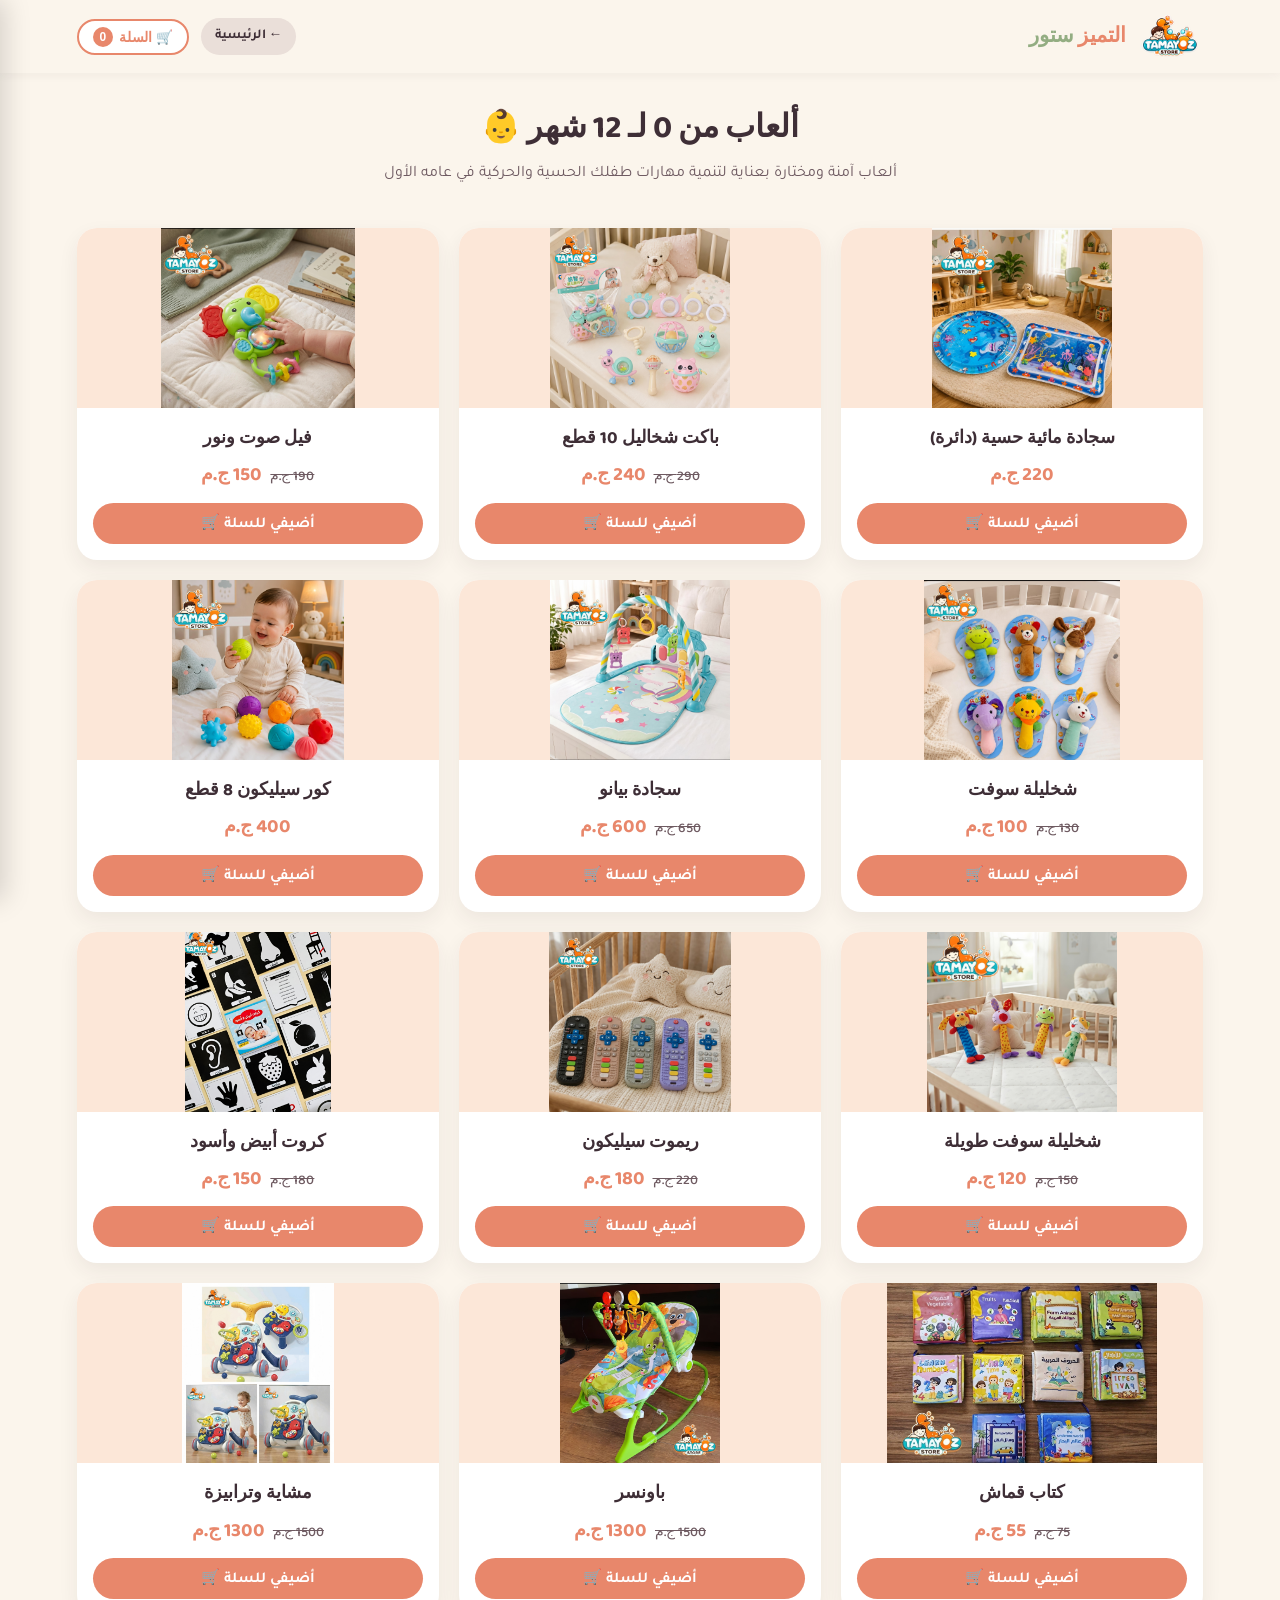
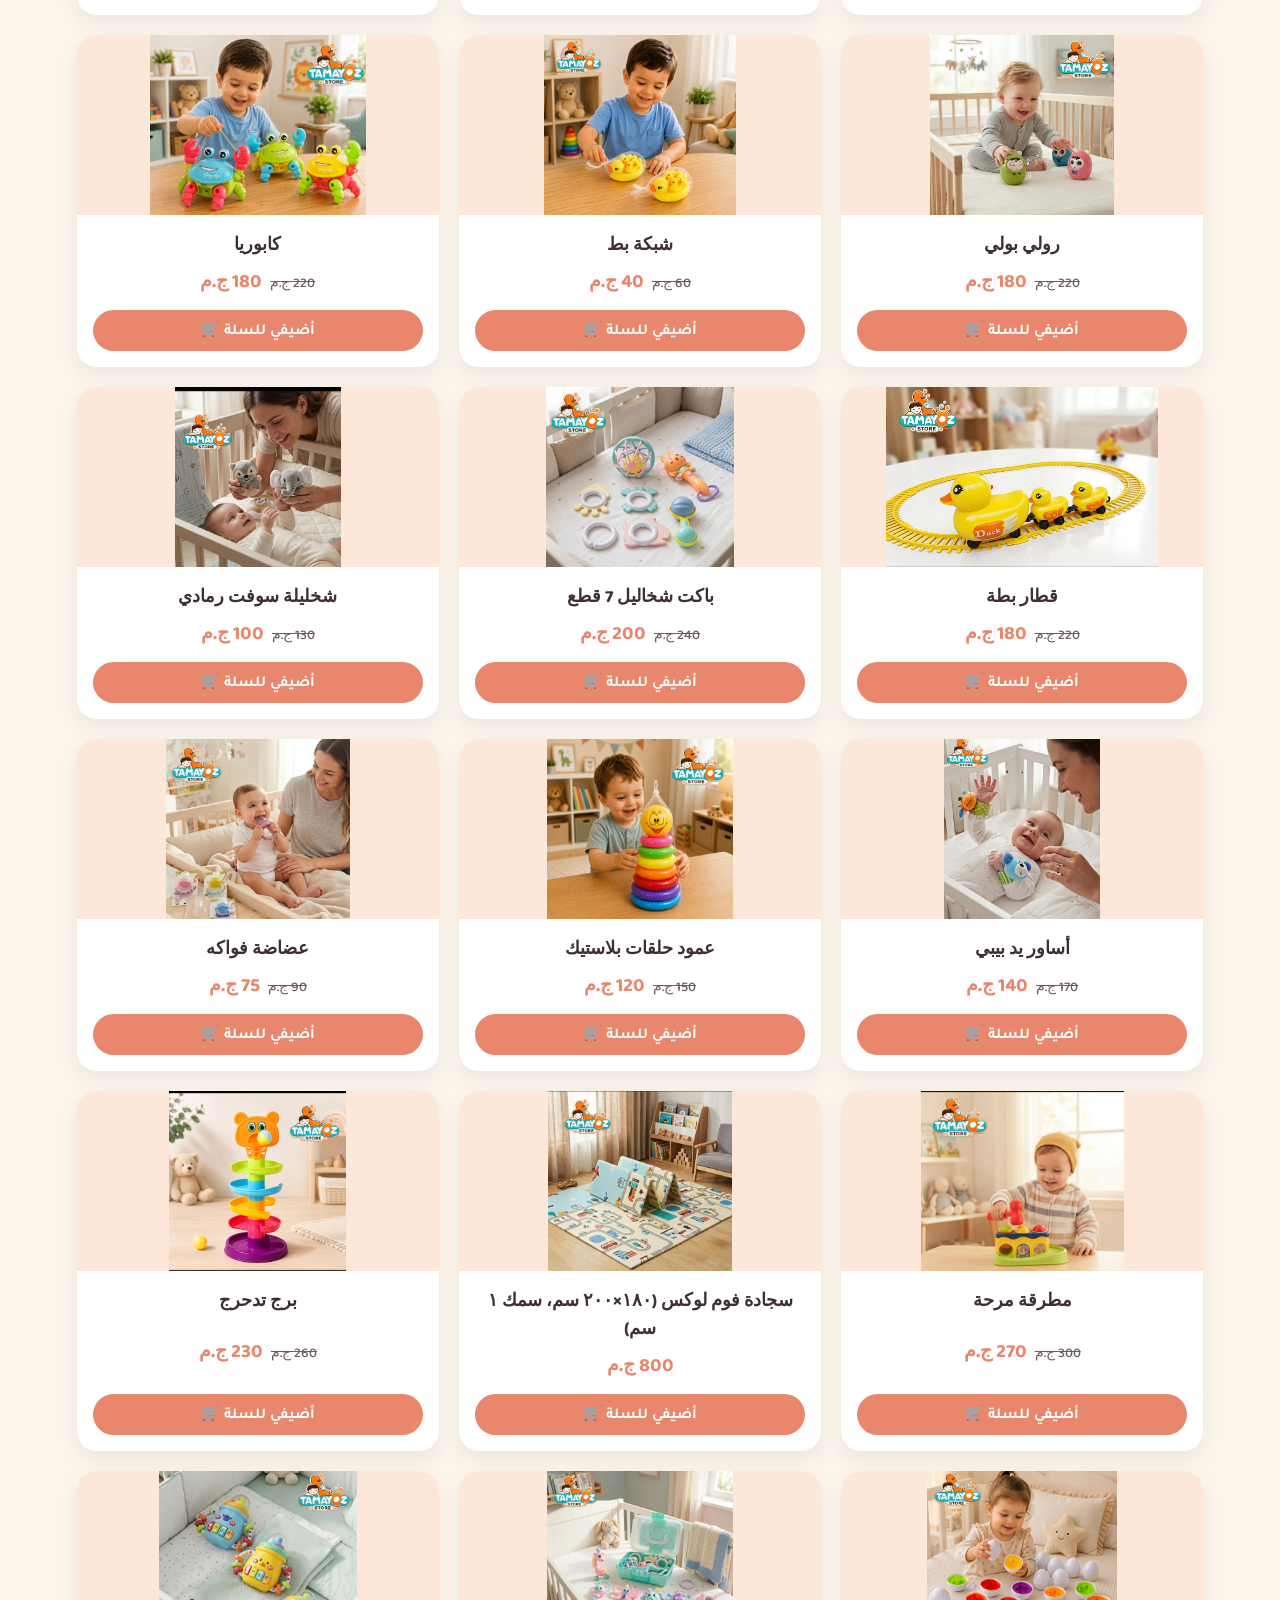
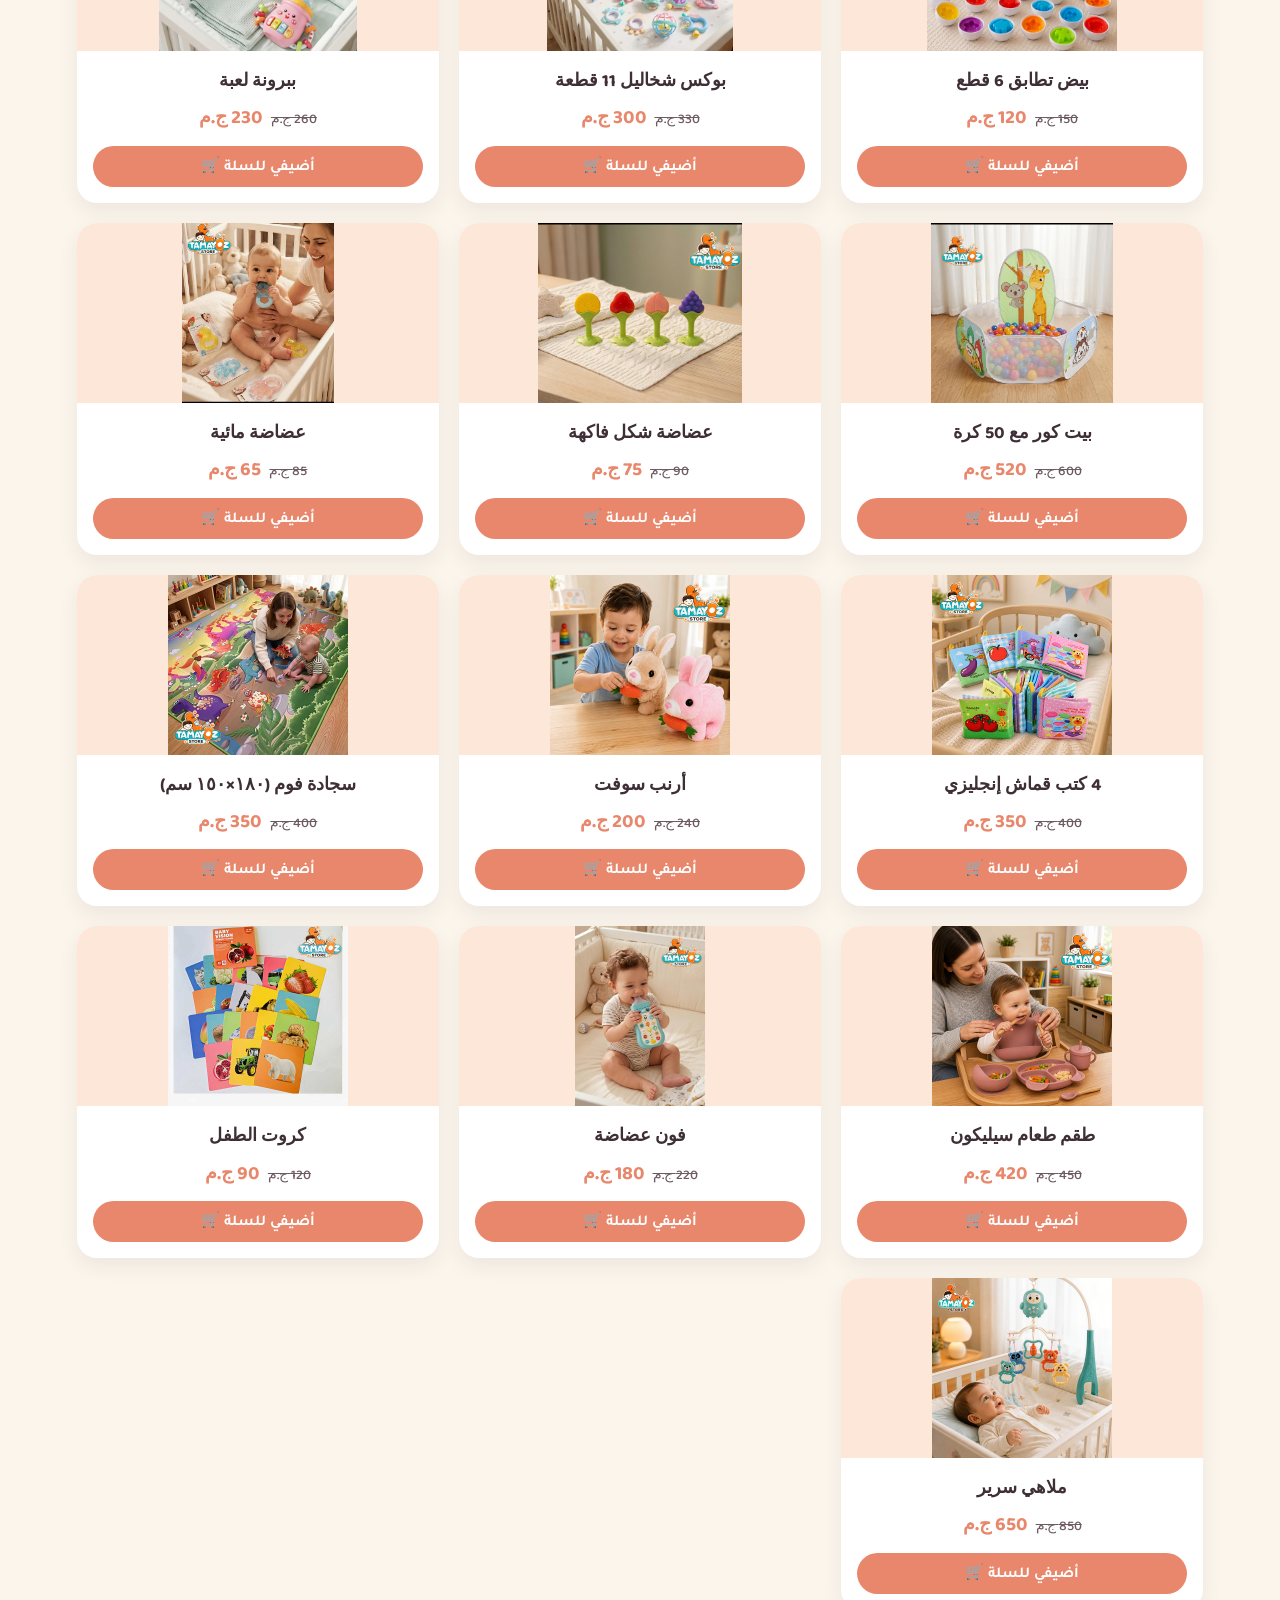
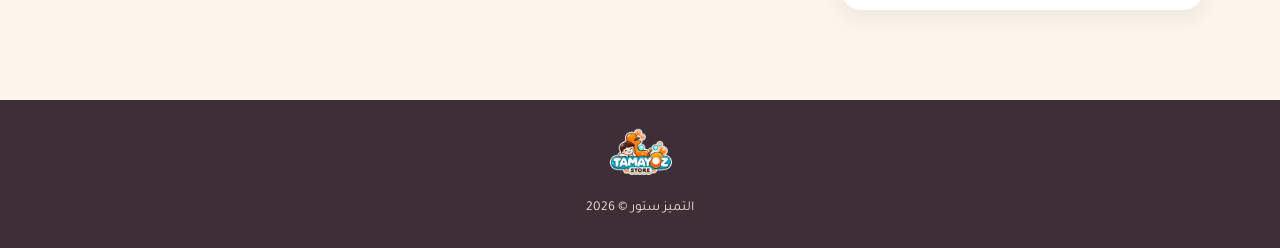
==== commit e098af0c: "Update 0-12-months.html" ====
--- a/0-12-months.html
+++ b/0-12-months.html
@@ -210,7 +210,7 @@
     </div>
 
     <div class="pcard">
-      <div class="pcard-img"><img onclick="openLightbox(this.src)" src="IMG_٢٠٢٦٠٩٠٥_٠٠٣٠٤٧.jpg" alt="كروت أبيض وأسود"></div>
+      <div class="pcard-img"><img onclick="openLightbox(this.src)" src="IMG_٢٠٢٦٠٩٠٥_٠٠٣٠NotFound.jpg" onerror="this.src='IMG_٢٠٢٦٠٩٠٥_٠٠٣٠٤٧.jpg'" src="IMG_٢٠٢٦٠٩٠٥_٠٠٣٠٤٧.jpg" alt="كروت أبيض وأسود"></div>
       <div class="pcard-body">
         <h3>كروت أبيض وأسود</h3>
         <p class="price"><span class="old-price">180 ج.م</span><span class="new-price">150 ج.م</span></p>
@@ -408,65 +408,65 @@
     </div>
 
     <div class="pcard">
-      <div class="pcard-img"><img onclick="openLightbox(this.src)" src="IMG_PRODUCT_31.jpg" alt="4 كتب قماش إنجليزي"></div>
+      <div class="pcard-img"><img onclick="openLightbox(this.src)" src="4كتب قماش انجليزي.png" alt="4 كتب قماش إنجليزي"></div>
       <div class="pcard-body">
         <h3>4 كتب قماش إنجليزي</h3>
         <p class="price"><span class="old-price">400 ج.م</span><span class="new-price">350 ج.م</span></p>
-        <button class="order-btn" onclick="addToCart('4 كتب قماش إنجليزي', 350, 'IMG_PRODUCT_31.jpg')">أضيفي للسلة 🛒</button>
-      </div>
-    </div>
-
-    <div class="pcard">
-      <div class="pcard-img"><img onclick="openLightbox(this.src)" src="IMG_PRODUCT_32.jpg" alt="أرنب سوفت"></div>
+        <button class="order-btn" onclick="addToCart('4 كتب قماش إنجليزي', 350, '4كتب قماش انجليزي.png')">أضيفي للسلة 🛒</button>
+      </div>
+    </div>
+
+    <div class="pcard">
+      <div class="pcard-img"><img onclick="openLightbox(this.src)" src="ارنب سوفت.png" alt="أرنب سوفت"></div>
       <div class="pcard-body">
         <h3>أرنب سوفت</h3>
         <p class="price"><span class="old-price">240 ج.م</span><span class="new-price">200 ج.م</span></p>
-        <button class="order-btn" onclick="addToCart('أرنب سوفت', 200, 'IMG_PRODUCT_32.jpg')">أضيفي للسلة 🛒</button>
-      </div>
-    </div>
-
-    <div class="pcard">
-      <div class="pcard-img"><img onclick="openLightbox(this.src)" src="IMG_PRODUCT_33.jpg" alt="سجادة فوم"></div>
+        <button class="order-btn" onclick="addToCart('أرنب سوفت', 200, 'ارنب سوفت.png')">أضيفي للسلة 🛒</button>
+      </div>
+    </div>
+
+    <div class="pcard">
+      <div class="pcard-img"><img onclick="openLightbox(this.src)" src="سجادة فوم.png" alt="سجادة فوم"></div>
       <div class="pcard-body">
         <h3>سجادة فوم (١٨٠×١٥٠ سم)</h3>
         <p class="price"><span class="old-price">400 ج.م</span><span class="new-price">350 ج.م</span></p>
-        <button class="order-btn" onclick="addToCart('سجادة فوم', 350, 'IMG_PRODUCT_33.jpg')">أضيفي للسلة 🛒</button>
-      </div>
-    </div>
-
-    <div class="pcard">
-      <div class="pcard-img"><img onclick="openLightbox(this.src)" src="IMG_PRODUCT_34.jpg" alt="طقم طعام سيليكون"></div>
+        <button class="order-btn" onclick="addToCart('سجادة فوم', 350, 'سجادة فوم.png')">أضيفي للسلة 🛒</button>
+      </div>
+    </div>
+
+    <div class="pcard">
+      <div class="pcard-img"><img onclick="openLightbox(this.src)" src="طقم طعام سليكون.png" alt="طقم طعام سيليكون"></div>
       <div class="pcard-body">
         <h3>طقم طعام سيليكون</h3>
         <p class="price"><span class="old-price">450 ج.م</span><span class="new-price">420 ج.م</span></p>
-        <button class="order-btn" onclick="addToCart('طقم طعام سيليكون', 420, 'IMG_PRODUCT_34.jpg')">أضيفي للسلة 🛒</button>
-      </div>
-    </div>
-
-    <div class="pcard">
-      <div class="pcard-img"><img onclick="openLightbox(this.src)" src="IMG_PRODUCT_35.jpg" alt="فون عضاضة"></div>
+        <button class="order-btn" onclick="addToCart('طقم طعام سيليكون', 420, 'طقم طعام سليكون.png')">أضيفي للسلة 🛒</button>
+      </div>
+    </div>
+
+    <div class="pcard">
+      <div class="pcard-img"><img onclick="openLightbox(this.src)" src="فون عضاضة.png" alt="فون عضاضة"></div>
       <div class="pcard-body">
         <h3>فون عضاضة</h3>
         <p class="price"><span class="old-price">220 ج.م</span><span class="new-price">180 ج.م</span></p>
-        <button class="order-btn" onclick="addToCart('فون عضاضة', 180, 'IMG_PRODUCT_35.jpg')">أضيفي للسلة 🛒</button>
-      </div>
-    </div>
-
-    <div class="pcard">
-      <div class="pcard-img"><img onclick="openLightbox(this.src)" src="IMG_PRODUCT_36.jpg" alt="كروت الطفل"></div>
+        <button class="order-btn" onclick="addToCart('فون عضاضة', 180, 'فون عضاضة.png')">أضيفي للسلة 🛒</button>
+      </div>
+    </div>
+
+    <div class="pcard">
+      <div class="pcard-img"><img onclick="openLightbox(this.src)" src="كروت الطفل.jpg" alt="كروت الطفل"></div>
       <div class="pcard-body">
         <h3>كروت الطفل</h3>
         <p class="price"><span class="old-price">120 ج.م</span><span class="new-price">90 ج.م</span></p>
-        <button class="order-btn" onclick="addToCart('كروت الطفل', 90, 'IMG_PRODUCT_36.jpg')">أضيفي للسلة 🛒</button>
-      </div>
-    </div>
-
-    <div class="pcard">
-      <div class="pcard-img"><img onclick="openLightbox(this.src)" src="IMG_PRODUCT_37.jpg" alt="ملاهي سرير"></div>
+        <button class="order-btn" onclick="addToCart('كروت الطفل', 90, 'كروت الطفل.jpg')">أضيفي للسلة 🛒</button>
+      </div>
+    </div>
+
+    <div class="pcard">
+      <div class="pcard-img"><img onclick="openLightbox(this.src)" src="ملاهي سرير.png" alt="ملاهي سرير"></div>
       <div class="pcard-body">
         <h3>ملاهي سرير</h3>
         <p class="price"><span class="old-price">850 ج.م</span><span class="new-price">650 ج.م</span></p>
-        <button class="order-btn" onclick="addToCart('ملاهي سرير', 650, 'IMG_PRODUCT_37.jpg')">أضيفي للسلة 🛒</button>
+        <button class="order-btn" onclick="addToCart('ملاهي سرير', 650, 'ملاهي سرير.png')">أضيفي للسلة 🛒</button>
       </div>
     </div>
 
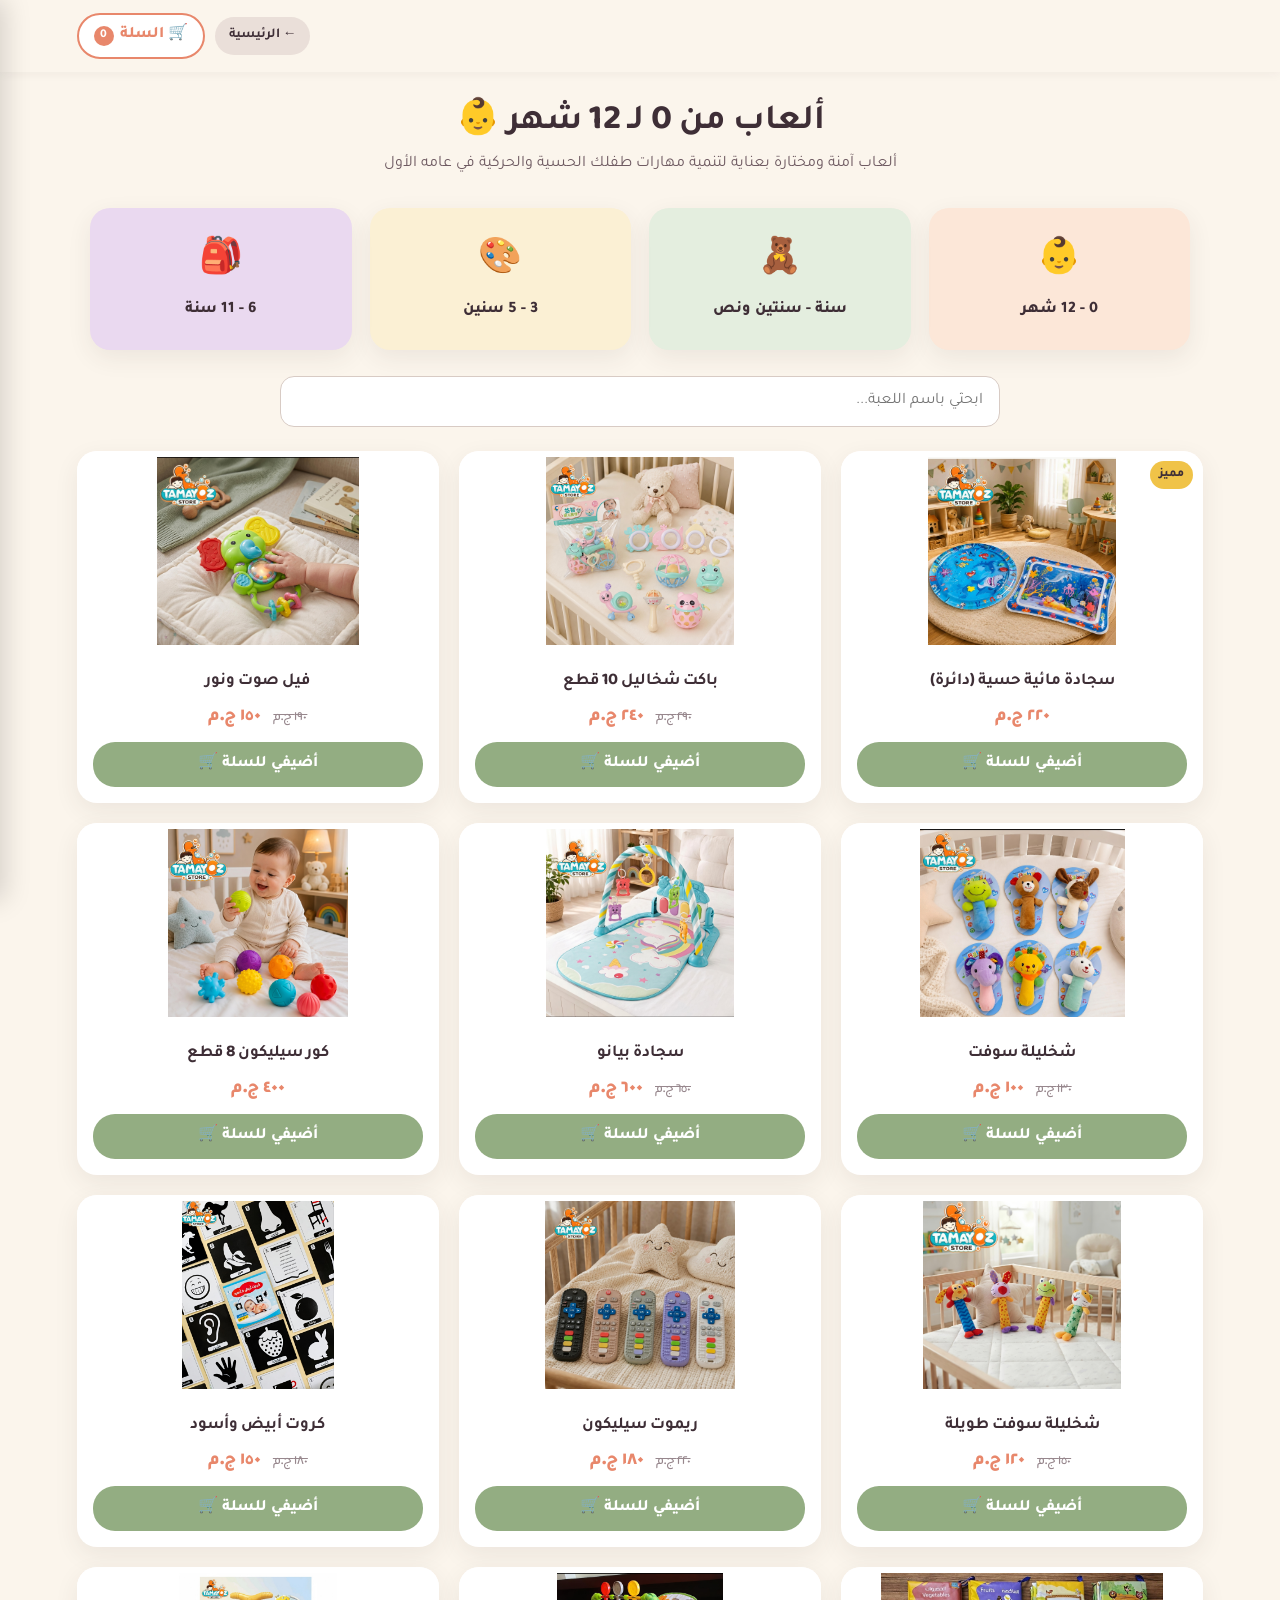
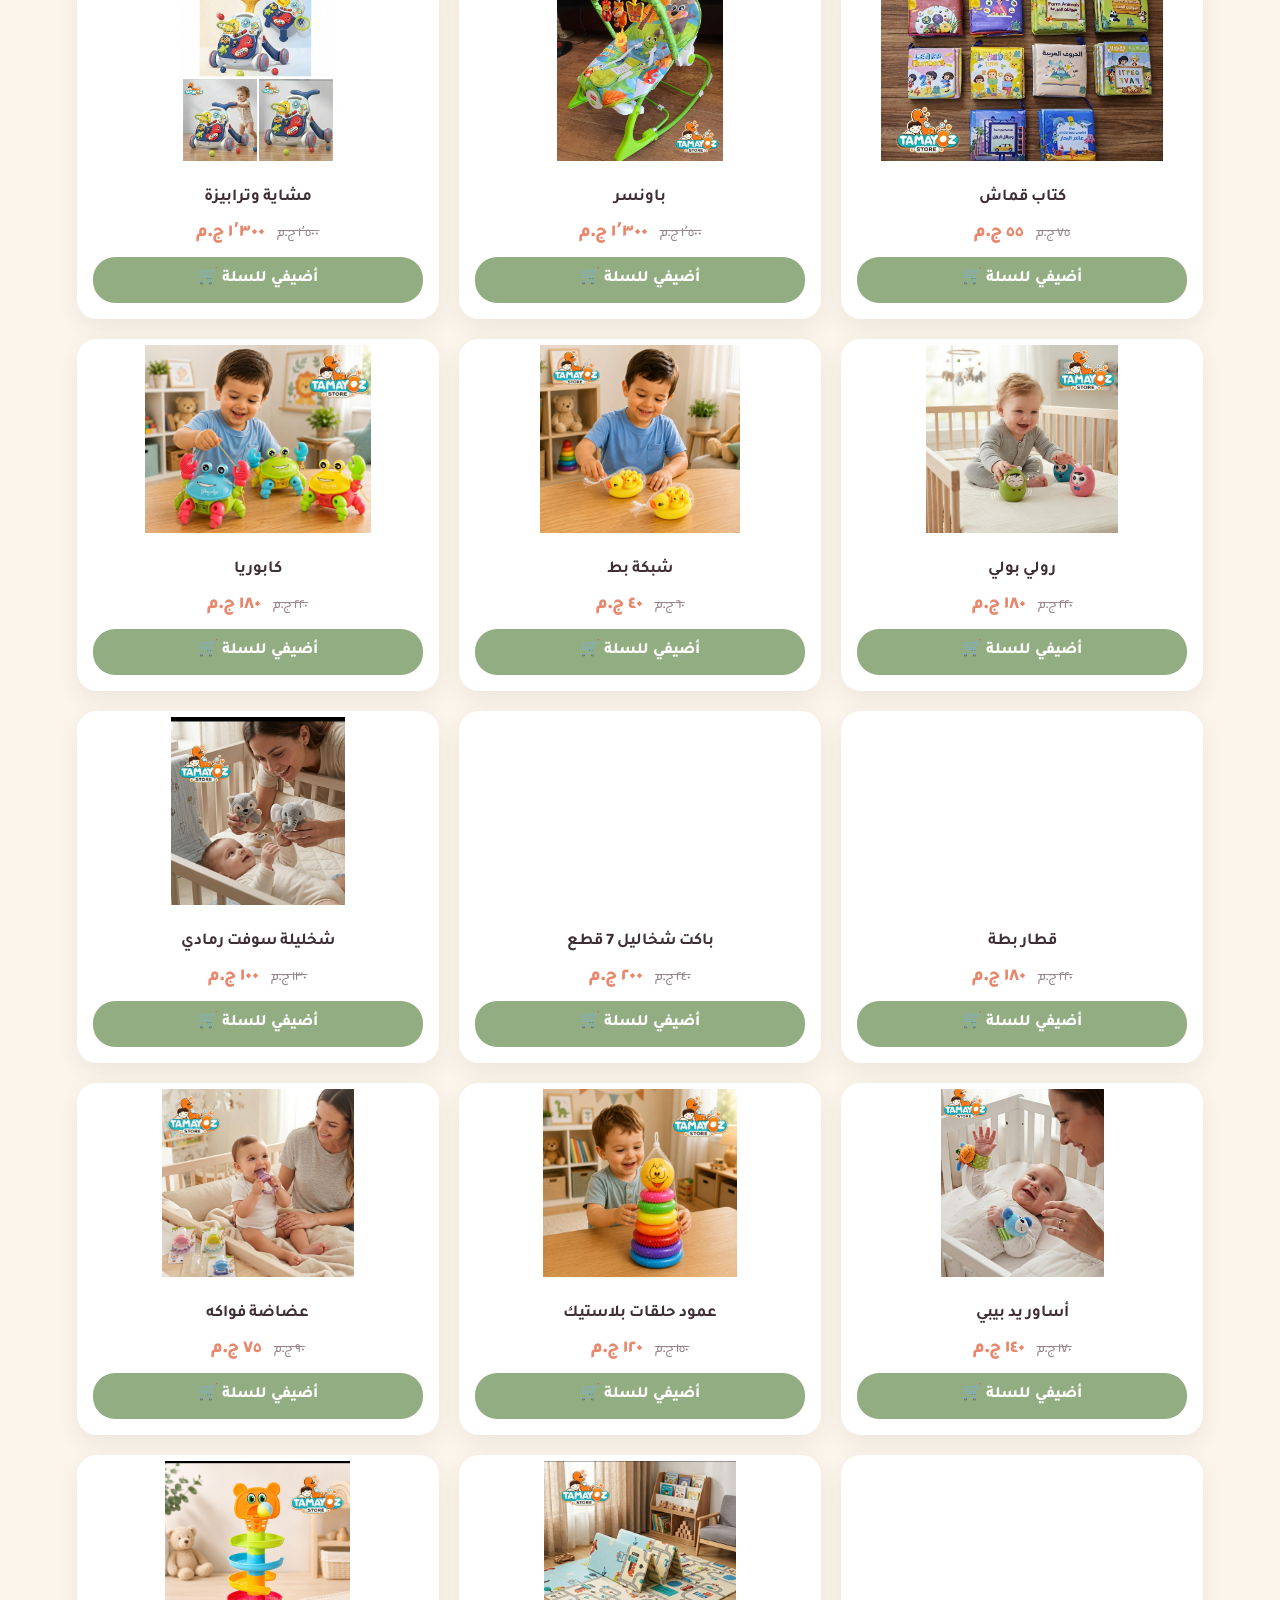
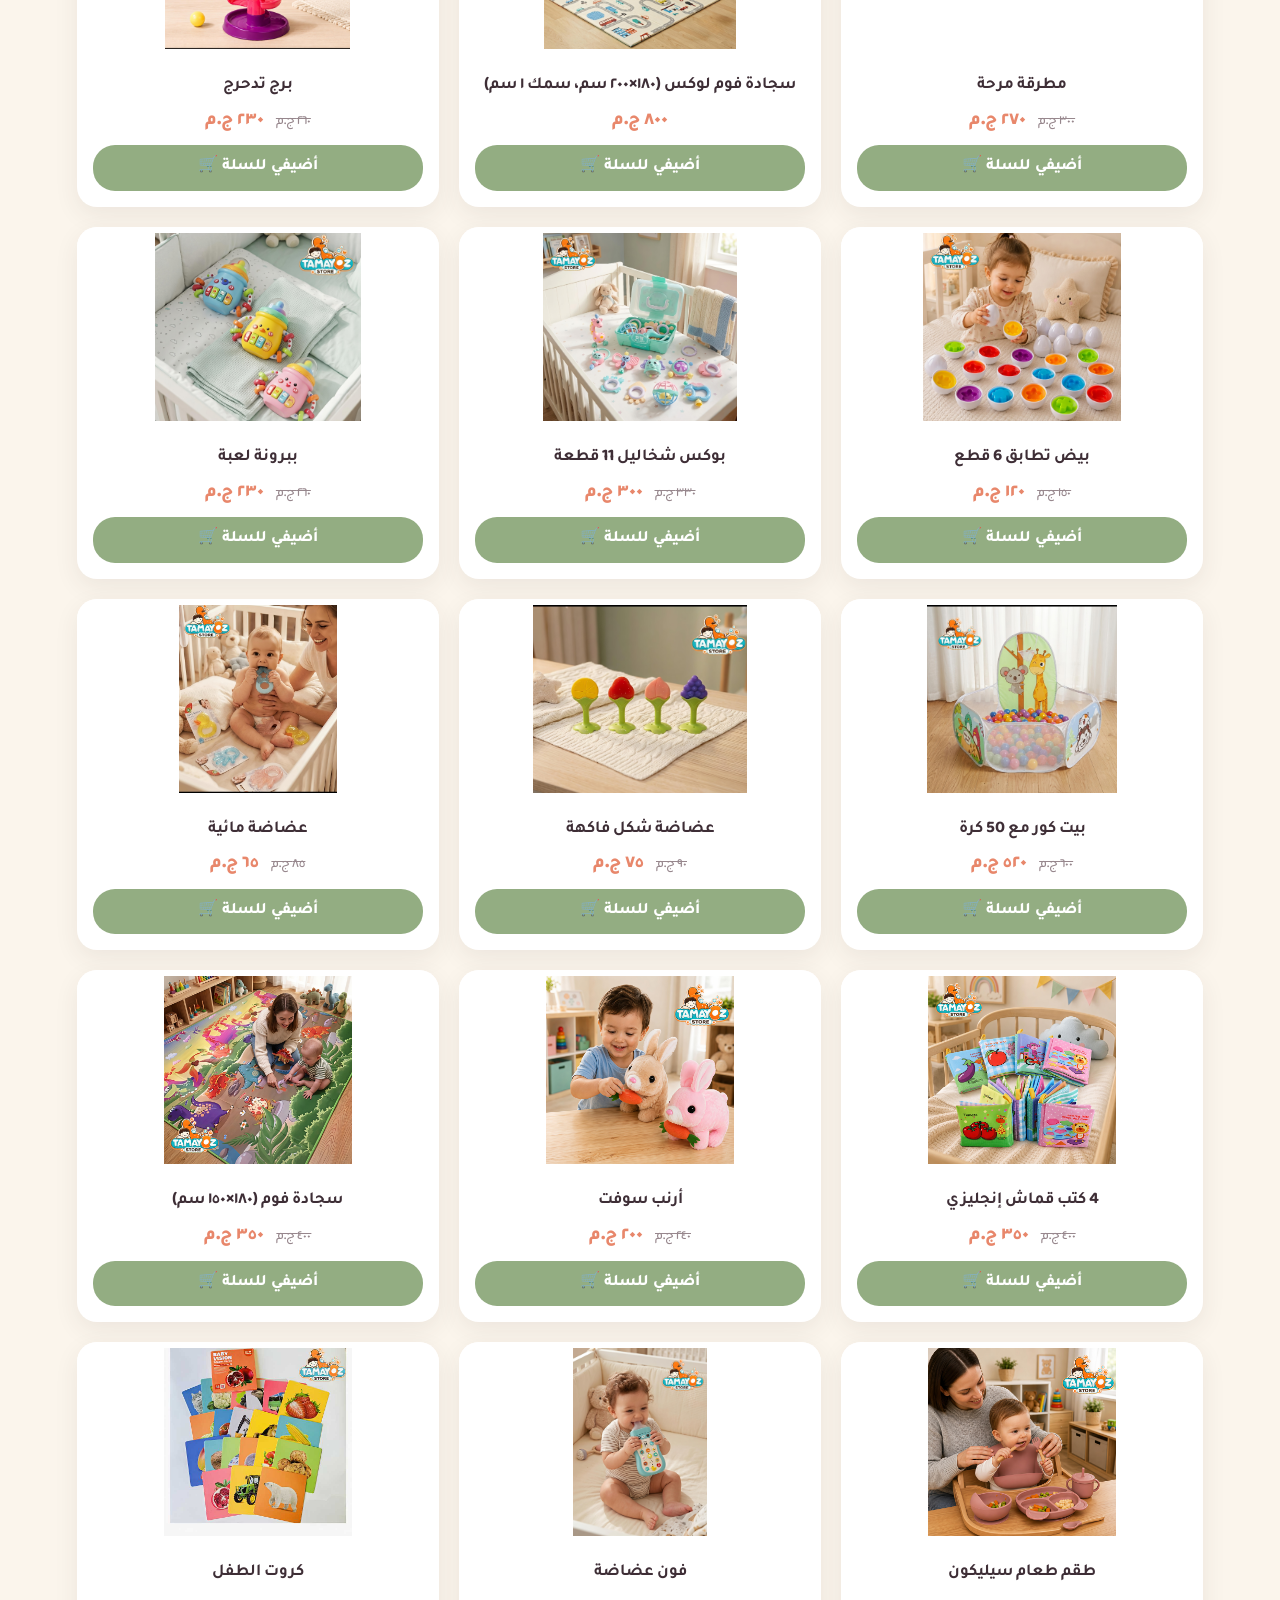
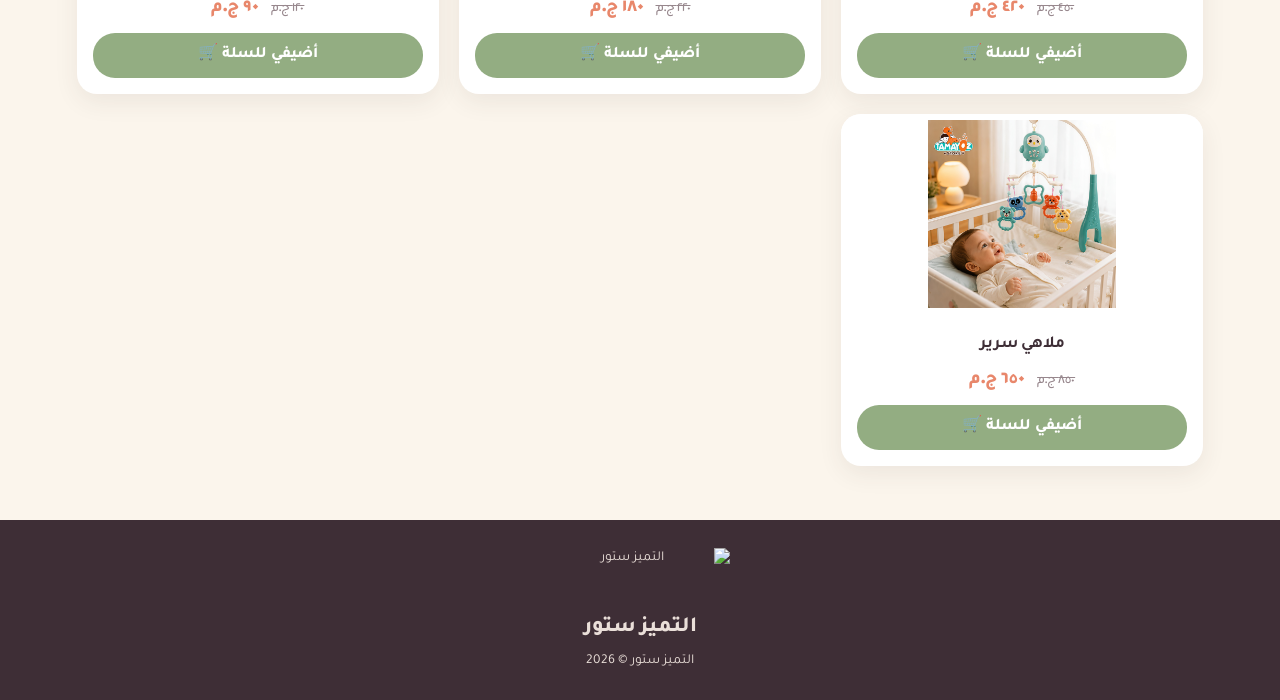
==== commit 582c2877: "##" ====
--- a/0-12-months.html
+++ b/0-12-months.html
@@ -1,544 +1 @@
-<!DOCTYPE html>
-<html lang="ar" dir="rtl">
-<head>
-<meta charset="UTF-8">
-<meta name="viewport" content="width=device-width, initial-scale=1.0">
-<title>ألعاب من 0 لـ 12 شهر - التميز ستور</title>
-<link href="https://fonts.googleapis.com/css2?family=Baloo+2:wght@500;700;800&family=Tajawal:wght@400;500;700&display=swap" rel="stylesheet">
-<style>
-  :root{
-    --cream:#FBF5EC;
-    --coral:#E8876B;
-    --sage:#93AD82;
-    --sun:#F0C348;
-    --plum:#3E2E36;
-    --plum-soft:#6E5A61;
-    --card:#FFFFFF;
-  }
-  *{box-sizing:border-box; margin:0; padding:0;}
-  body{
-    font-family:'Tajawal', sans-serif;
-    background:var(--cream);
-    color:var(--plum);
-    line-height:1.6;
-  }
-  h1,h2,h3{ font-family:'Baloo 2', sans-serif; }
-  nav{
-    display:flex; justify-content:space-between; align-items:center;
-    padding:14px 6%; background:var(--cream); position:sticky; top:0; z-index:100;
-    box-shadow:0 2px 10px rgba(62,46,54,0.05);
-  }
-  .nav-logo{ display:flex; align-items:center; gap:10px; text-decoration:none; }
-  .nav-logo img{ height:45px; width:auto; object-fit:contain; }
-  .logo-text{ font-family:'Baloo 2'; font-weight:800; font-size:1.3rem; color:var(--coral); }
-  .logo-text span{ color:var(--sage); }
-
-  .nav-actions{ display:flex; align-items:center; gap:12px; }
-  .back-btn{
-    color:var(--plum); text-decoration:none; font-weight:700;
-    font-size:0.85rem; background:#EADFD9; padding:8px 14px; border-radius:20px;
-  }
-  .cart-btn{
-    background:#fff; border:2px solid var(--coral); color:var(--coral);
-    padding:6px 14px; border-radius:30px; font-weight:700; cursor:pointer; font-size:0.85rem;
-    display:flex; align-items:center; gap:6px;
-  }
-  .cart-badge{
-    background:var(--coral); color:white; font-size:0.75rem;
-    border-radius:50%; width:20px; height:20px; display:inline-flex;
-    align-items:center; justify-content:center;
-  }
-
-  .header-section{ text-align:center; padding:30px 6% 20px; }
-  .header-section h1{ font-size:2rem; color:var(--plum); }
-  .header-section p{ color:var(--plum-soft); margin-top:8px; font-size:1rem; }
-
-  .products{ padding:20px 6% 50px; }
-  .products-grid{ display:grid; grid-template-columns:repeat(3,1fr); gap:20px; }
-  .pcard{
-    background:var(--card); border-radius:20px; overflow:hidden;
-    box-shadow:0 8px 20px rgba(62,46,54,0.07); display:flex; flex-direction:column;
-  }
-  .pcard-img{ height:180px; overflow:hidden; background:#FCE7D8; display:flex; align-items:center; justify-content:center; }
-  .pcard-img img{ width:100%; height:100%; object-fit:contain; cursor:pointer; }
-  .pcard-body{ padding:16px; text-align:center; display:flex; flex-direction:column; flex:1; justify-content:space-between; }
-  .pcard-body h3{ font-size:1.1rem; font-weight:700; margin-bottom:8px; }
-  .pcard-body .price{ font-family:'Baloo 2'; font-weight:700; color:var(--coral); font-size:1.2rem; margin-bottom:12px; }
-  .old-price{ text-decoration:line-through; color:var(--plum-soft); font-size:0.85rem; font-weight:500; margin-inline-end:8px; }
-  .new-price{ color:var(--coral); font-weight:700; }
-  .order-btn{
-    background:var(--coral); color:white; padding:10px 20px; border-radius:30px; font-weight:700;
-    border:none; font-family:'Tajawal'; font-size:0.95rem; width:100%; cursor:pointer;
-  }
-
-  /* Cart Drawer Styles */
-  .cart-overlay{ position:fixed; inset:0; background:rgba(0,0,0,0.5); z-index:998; opacity:0; pointer-events:none; transition:0.3s; }
-  .cart-overlay.open{ opacity:1; pointer-events:all; }
-  .cart-drawer{
-    position:fixed; top:0; left:0; bottom:0; width:100%; max-width:400px; background:#fff;
-    z-index:999; transform:translateX(-100%); transition:0.3s ease;
-    display:flex; flex-direction:column; box-shadow:5px 0 25px rgba(0,0,0,0.15);
-  }
-  .cart-drawer.open{ transform:translateX(0); }
-  .cart-header{ padding:18px 20px; border-bottom:1px solid #eee; display:flex; justify-content:space-between; align-items:center; }
-  .cart-header h3{ font-size:1.2rem; }
-  .close-cart{ background:none; border:none; font-size:1.4rem; cursor:pointer; color:#777; }
-  .cart-items{ flex:1; overflow-y:auto; padding:15px 20px; }
-  .cart-item{ display:flex; gap:12px; align-items:center; margin-bottom:15px; padding-bottom:15px; border-bottom:1px solid #f6f6f6; position:relative; }
-  .cart-item img{ width:60px; height:60px; object-fit:contain; background:#fafafa; border-radius:8px; }
-  .cart-item-info{ flex:1; }
-  .cart-item-info h4{ font-size:0.9rem; margin-bottom:4px; }
-  .cart-item-price{ color:var(--coral); font-weight:700; font-size:0.9rem; }
-  .cart-qty-ctrl{ display:flex; align-items:center; gap:8px; margin-top:6px; }
-  .cart-qty-ctrl button{ width:24px; height:24px; border:1px solid #ddd; background:#fff; border-radius:4px; cursor:pointer; }
-  .remove-btn{ position:absolute; top:0; left:0; background:none; border:none; color:#c00; cursor:pointer; }
-
-  .cart-checkout{ padding:20px; border-top:1px solid #eee; background:#fafafa; }
-  .form-group{ margin-bottom:10px; }
-  .form-group label{ display:block; font-size:0.8rem; font-weight:700; margin-bottom:3px; }
-  .form-group input, .form-group select{ width:100%; padding:9px 12px; border:1px solid #ccc; border-radius:8px; font-family:'Tajawal'; font-size:0.85rem; }
-  .bill-row{ display:flex; justify-content:space-between; margin-bottom:5px; font-size:0.9rem; }
-  .bill-total{ font-weight:800; font-size:1.1rem; color:var(--coral); border-top:1px dashed #ccc; padding-top:8px; margin-top:8px; }
-  .whatsapp-submit{ width:100%; background:#25D366; color:white; border:none; padding:12px; border-radius:30px; font-weight:700; font-family:'Tajawal'; font-size:1rem; cursor:pointer; margin-top:12px; }
-
-  .lightbox{ display:none; position:fixed; inset:0; background:rgba(62,46,54,0.9); z-index:1001; align-items:center; justify-content:center; padding:20px; }
-  .lightbox.active{ display:flex; }
-  .lightbox img{ max-width:100%; max-height:90vh; border-radius:12px; }
-  .lightbox-close{ position:absolute; top:20px; left:20px; color:white; font-size:2rem; background:none; border:none; cursor:pointer; }
-
-  footer{ text-align:center; padding:28px 6%; font-size:0.85rem; background:var(--plum); color:#EADFD9; margin-top:40px; }
-  footer img{ height:50px; margin-bottom:10px; }
-
-  @media(max-width:800px){ .products-grid{ grid-template-columns:repeat(2,1fr); } }
-  @media(max-width:500px){ .products-grid{ grid-template-columns:1fr; } }
-</style>
-</head>
-<body>
-
-<nav>
-  <a href="index.html" class="nav-logo">
-    <img src="logo.png" alt="التميز ستور">
-    <div class="logo-text">التميز <span>ستور</span></div>
-  </a>
-
-  <div class="nav-actions">
-    <a href="index.html" class="back-btn">← الرئيسية</a>
-    <button class="cart-btn" onclick="openCart()">
-      🛒 السلة <span class="cart-badge" id="cart-count">0</span>
-    </button>
-  </div>
-</nav>
-
-<section class="header-section">
-  <h1>ألعاب من 0 لـ 12 شهر 👶</h1>
-  <p>ألعاب آمنة ومختارة بعناية لتنمية مهارات طفلك الحسية والحركية في عامه الأول</p>
-</section>
-
-<section class="products">
-  <div class="products-grid">
-
-    <div class="pcard">
-      <div class="pcard-img"><img onclick="openLightbox(this.src)" src="IMG_٢٠٢٦٠٩٠١_٢١٥١٤٠.jpg" alt="سجادة مائية حسية"></div>
-      <div class="pcard-body">
-        <h3>سجادة مائية حسية (دائرة)</h3>
-        <p class="price"><span class="new-price">220 ج.م</span></p>
-        <button class="order-btn" onclick="addToCart('سجادة مائية حسية (دائرة)', 220, 'IMG_٢٠٢٦٠٩٠١_٢١٥١٤٠.jpg')">أضيفي للسلة 🛒</button>
-      </div>
-    </div>
-
-    <div class="pcard">
-      <div class="pcard-img"><img onclick="openLightbox(this.src)" src="IMG_٢٠٢٦٠٨١٧_٢١٣٦٤٥.png" alt="باكت شخاليل 10 قطع"></div>
-      <div class="pcard-body">
-        <h3>باكت شخاليل 10 قطع</h3>
-        <p class="price"><span class="old-price">290 ج.م</span><span class="new-price">240 ج.م</span></p>
-        <button class="order-btn" onclick="addToCart('باكت شخاليل 10 قطع', 240, 'IMG_٢٠٢٦٠٨١٧_٢١٣٦٤٥.png')">أضيفي للسلة 🛒</button>
-      </div>
-    </div>
-
-    <div class="pcard">
-      <div class="pcard-img"><img onclick="openLightbox(this.src)" src="IMG_٢٠٢٦٠٩٠٥_٠٠٢٨٤٧.jpg" alt="فيل صوت ونور"></div>
-      <div class="pcard-body">
-        <h3>فيل صوت ونور</h3>
-        <p class="price"><span class="old-price">190 ج.م</span><span class="new-price">150 ج.م</span></p>
-        <button class="order-btn" onclick="addToCart('فيل صوت ونور', 150, 'IMG_٢٠٢٦٠٩٠٥_٠٠٢٨٤٧.jpg')">أضيفي للسلة 🛒</button>
-      </div>
-    </div>
-
-    <div class="pcard">
-      <div class="pcard-img"><img onclick="openLightbox(this.src)" src="IMG_٢٠٢٦٠٩٠٥_٠٠٢٩٠٢.jpg" alt="شخليلة سوفت"></div>
-      <div class="pcard-body">
-        <h3>شخليلة سوفت</h3>
-        <p class="price"><span class="old-price">130 ج.م</span><span class="new-price">100 ج.م</span></p>
-        <button class="order-btn" onclick="addToCart('شخليلة سوفت', 100, 'IMG_٢٠٢٦٠٩٠٥_٠٠٢٩٠٢.jpg')">أضيفي للسلة 🛒</button>
-      </div>
-    </div>
-
-    <div class="pcard">
-      <div class="pcard-img"><img onclick="openLightbox(this.src)" src="IMG_٢٠٢٦٠٩٠٥_٠٠٢٩١٨.jpg" alt="سجادة بيانو"></div>
-      <div class="pcard-body">
-        <h3>سجادة بيانو</h3>
-        <p class="price"><span class="old-price">650 ج.م</span><span class="new-price">600 ج.م</span></p>
-        <button class="order-btn" onclick="addToCart('سجادة بيانو', 600, 'IMG_٢٠٢٦٠٩٠٥_٠٠٢٩١٨.jpg')">أضيفي للسلة 🛒</button>
-      </div>
-    </div>
-
-    <div class="pcard">
-      <div class="pcard-img"><img onclick="openLightbox(this.src)" src="IMG_٢٠٢٦٠٩٠٥_٠٠٢٩٣٢.jpg" alt="كور سيليكون 8 قطع"></div>
-      <div class="pcard-body">
-        <h3>كور سيليكون 8 قطع</h3>
-        <p class="price"><span class="new-price">400 ج.م</span></p>
-        <button class="order-btn" onclick="addToCart('كور سيليكون 8 قطع', 400, 'IMG_٢٠٢٦٠٩٠٥_٠٠٢٩٣٢.jpg')">أضيفي للسلة 🛒</button>
-      </div>
-    </div>
-
-    <div class="pcard">
-      <div class="pcard-img"><img onclick="openLightbox(this.src)" src="IMG_٢٠٢٦٠٩٠٥_٠٠٣٠٠٧.jpg" alt="شخليلة سوفت طويلة"></div>
-      <div class="pcard-body">
-        <h3>شخليلة سوفت طويلة</h3>
-        <p class="price"><span class="old-price">150 ج.م</span><span class="new-price">120 ج.م</span></p>
-        <button class="order-btn" onclick="addToCart('شخليلة سوفت طويلة', 120, 'IMG_٢٠٢٦٠٩٠٥_٠٠٣٠٠٧.jpg')">أضيفي للسلة 🛒</button>
-      </div>
-    </div>
-
-    <div class="pcard">
-      <div class="pcard-img"><img onclick="openLightbox(this.src)" src="IMG_٢٠٢٦٠٩٠٥_٠٠٣٠٣٠.jpg" alt="ريموت سيليكون"></div>
-      <div class="pcard-body">
-        <h3>ريموت سيليكون</h3>
-        <p class="price"><span class="old-price">220 ج.م</span><span class="new-price">180 ج.م</span></p>
-        <button class="order-btn" onclick="addToCart('ريموت سيليكون', 180, 'IMG_٢٠٢٦٠٩٠٥_٠٠٣٠٣٠.jpg')">أضيفي للسلة 🛒</button>
-      </div>
-    </div>
-
-    <div class="pcard">
-      <div class="pcard-img"><img onclick="openLightbox(this.src)" src="IMG_٢٠٢٦٠٩٠٥_٠٠٣٠NotFound.jpg" onerror="this.src='IMG_٢٠٢٦٠٩٠٥_٠٠٣٠٤٧.jpg'" src="IMG_٢٠٢٦٠٩٠٥_٠٠٣٠٤٧.jpg" alt="كروت أبيض وأسود"></div>
-      <div class="pcard-body">
-        <h3>كروت أبيض وأسود</h3>
-        <p class="price"><span class="old-price">180 ج.م</span><span class="new-price">150 ج.م</span></p>
-        <button class="order-btn" onclick="addToCart('كروت أبيض وأسود', 150, 'IMG_٢٠٢٦٠٩٠٥_٠٠٣٠٤٧.jpg')">أضيفي للسلة 🛒</button>
-      </div>
-    </div>
-
-    <div class="pcard">
-      <div class="pcard-img"><img onclick="openLightbox(this.src)" src="IMG_٢٠٢٦٠٩٠٥_٠٠٣١٠٩.jpg" alt="كتاب قماش"></div>
-      <div class="pcard-body">
-        <h3>كتاب قماش</h3>
-        <p class="price"><span class="old-price">75 ج.م</span><span class="new-price">55 ج.م</span></p>
-        <button class="order-btn" onclick="addToCart('كتاب قماش', 55, 'IMG_٢٠٢٦٠٩٠٥_٠٠٣١٠٩.jpg')">أضيفي للسلة 🛒</button>
-      </div>
-    </div>
-
-    <div class="pcard">
-      <div class="pcard-img"><img onclick="openLightbox(this.src)" src="IMG_٢٠٢٦٠٩٠٥_٠٠٣١٢٠.jpg" alt="باونسر"></div>
-      <div class="pcard-body">
-        <h3>باونسر</h3>
-        <p class="price"><span class="old-price">1500 ج.م</span><span class="new-price">1300 ج.م</span></p>
-        <button class="order-btn" onclick="addToCart('باونسر', 1300, 'IMG_٢٠٢٦٠٩٠٥_٠٠٣١٢٠.jpg')">أضيفي للسلة 🛒</button>
-      </div>
-    </div>
-
-    <div class="pcard">
-      <div class="pcard-img"><img onclick="openLightbox(this.src)" src="IMG_٢٠٢٦٠٩٠٥_٠٠٣٢٥٩.jpg" alt="مشاية وترابيزة"></div>
-      <div class="pcard-body">
-        <h3>مشاية وترابيزة</h3>
-        <p class="price"><span class="old-price">1500 ج.م</span><span class="new-price">1300 ج.م</span></p>
-        <button class="order-btn" onclick="addToCart('مشاية وترابيزة', 1300, 'IMG_٢٠٢٦٠٩٠٥_٠٠٣٢٥٩.jpg')">أضيفي للسلة 🛒</button>
-      </div>
-    </div>
-
-    <div class="pcard">
-      <div class="pcard-img"><img onclick="openLightbox(this.src)" src="IMG_٢٠٢٦٠٩٠٥_٠٠٣٣٢٥.jpg" alt="رولي بولي"></div>
-      <div class="pcard-body">
-        <h3>رولي بولي</h3>
-        <p class="price"><span class="old-price">220 ج.م</span><span class="new-price">180 ج.م</span></p>
-        <button class="order-btn" onclick="addToCart('رولي بولي', 180, 'IMG_٢٠٢٦٠٩٠٥_٠٠٣٣٢٥.jpg')">أضيفي للسلة 🛒</button>
-      </div>
-    </div>
-
-    <div class="pcard">
-      <div class="pcard-img"><img onclick="openLightbox(this.src)" src="IMG_٢٠٢٦٠٩٠٥_٠٠٣٣٣٣.jpg" alt="شبكة بط"></div>
-      <div class="pcard-body">
-        <h3>شبكة بط</h3>
-        <p class="price"><span class="old-price">60 ج.م</span><span class="new-price">40 ج.م</span></p>
-        <button class="order-btn" onclick="addToCart('شبكة بط', 40, 'IMG_٢٠٢٦٠٩٠٥_٠٠٣٣٣٣.jpg')">أضيفي للسلة 🛒</button>
-      </div>
-    </div>
-
-    <div class="pcard">
-      <div class="pcard-img"><img onclick="openLightbox(this.src)" src="IMG_٢٠٢٦٠٩٠٥_٠٠٣٣٤٨.jpg" alt="كابوريا"></div>
-      <div class="pcard-body">
-        <h3>كابوريا</h3>
-        <p class="price"><span class="old-price">220 ج.م</span><span class="new-price">180 ج.م</span></p>
-        <button class="order-btn" onclick="addToCart('كابوريا', 180, 'IMG_٢٠٢٦٠٩٠٥_٠٠٣٣٤٨.jpg')">أضيفي للسلة 🛒</button>
-      </div>
-    </div>
-
-    <div class="pcard">
-      <div class="pcard-img"><img onclick="openLightbox(this.src)" src="IMG_٢٠٢٦٠٩٠٥_٠٠٣٤٠٢.jpg" alt="قطار بطة"></div>
-      <div class="pcard-body">
-        <h3>قطار بطة</h3>
-        <p class="price"><span class="old-price">220 ج.م</span><span class="new-price">180 ج.م</span></p>
-        <button class="order-btn" onclick="addToCart('قطار بطة', 180, 'IMG_٢٠٢٦٠٩٠٥_٠٠٣٤٠٢.jpg')">أضيفي للسلة 🛒</button>
-      </div>
-    </div>
-
-    <div class="pcard">
-      <div class="pcard-img"><img onclick="openLightbox(this.src)" src="IMG_٢٠٢٦٠٩٠٥_٠٠٣٤٢٠.jpg" alt="باكت شخاليل 7 قطع"></div>
-      <div class="pcard-body">
-        <h3>باكت شخاليل 7 قطع</h3>
-        <p class="price"><span class="old-price">240 ج.م</span><span class="new-price">200 ج.م</span></p>
-        <button class="order-btn" onclick="addToCart('باكت شخاليل 7 قطع', 200, 'IMG_٢٠٢٦٠٩٠٥_٠٠٣٤٢٠.jpg')">أضيفي للسلة 🛒</button>
-      </div>
-    </div>
-
-    <div class="pcard">
-      <div class="pcard-img"><img onclick="openLightbox(this.src)" src="IMG_٢٠٢٦٠٩٠٥_٠٠٣٤٤٤.jpg" alt="شخليلة سوفت رمادي"></div>
-      <div class="pcard-body">
-        <h3>شخليلة سوفت رمادي</h3>
-        <p class="price"><span class="old-price">130 ج.م</span><span class="new-price">100 ج.م</span></p>
-        <button class="order-btn" onclick="addToCart('شخليلة سوفت رمادي', 100, 'IMG_٢٠٢٦٠٩٠٥_٠٠٣٤٤٤.jpg')">أضيفي للسلة 🛒</button>
-      </div>
-    </div>
-
-    <div class="pcard">
-      <div class="pcard-img"><img onclick="openLightbox(this.src)" src="IMG_٢٠٢٦٠٩٠٥_٠٠٣٤٥٣.jpg" alt="أساور يد بيبي"></div>
-      <div class="pcard-body">
-        <h3>أساور يد بيبي</h3>
-        <p class="price"><span class="old-price">170 ج.م</span><span class="new-price">140 ج.م</span></p>
-        <button class="order-btn" onclick="addToCart('أساور يد بيبي', 140, 'IMG_٢٠٢٦٠٩٠٥_٠٠٣٤٥٣.jpg')">أضيفي للسلة 🛒</button>
-      </div>
-    </div>
-
-    <div class="pcard">
-      <div class="pcard-img"><img onclick="openLightbox(this.src)" src="IMG_٢٠٢٦٠٩٠٥_٠٠٣٥٠٧.jpg" alt="عمود حلقات بلاستيك"></div>
-      <div class="pcard-body">
-        <h3>عمود حلقات بلاستيك</h3>
-        <p class="price"><span class="old-price">150 ج.م</span><span class="new-price">120 ج.م</span></p>
-        <button class="order-btn" onclick="addToCart('عمود حلقات بلاستيك', 120, 'IMG_٢٠٢٦٠٩٠٥_٠٠٣٥٠٧.jpg')">أضيفي للسلة 🛒</button>
-      </div>
-    </div>
-
-    <div class="pcard">
-      <div class="pcard-img"><img onclick="openLightbox(this.src)" src="IMG_٢٠٢٦٠٩٠٥_٠٠٣٥١٤.jpg" alt="عضاضة فواكه"></div>
-      <div class="pcard-body">
-        <h3>عضاضة فواكه</h3>
-        <p class="price"><span class="old-price">90 ج.م</span><span class="new-price">75 ج.م</span></p>
-        <button class="order-btn" onclick="addToCart('عضاضة فواكه', 75, 'IMG_٢٠٢٦٠٩٠٥_٠٠٣٥١٤.jpg')">أضيفي للسلة 🛒</button>
-      </div>
-    </div>
-
-    <div class="pcard">
-      <div class="pcard-img"><img onclick="openLightbox(this.src)" src="IMG_٢٠٢٦٠٩٠٥_٠٠٣٥٢٣.jpg" alt="مطرقة مرحة"></div>
-      <div class="pcard-body">
-        <h3>مطرقة مرحة</h3>
-        <p class="price"><span class="old-price">300 ج.م</span><span class="new-price">270 ج.م</span></p>
-        <button class="order-btn" onclick="addToCart('مطرقة مرحة', 270, 'IMG_٢٠٢٦٠٩٠٥_٠٠٣٥٢٣.jpg')">أضيفي للسلة 🛒</button>
-      </div>
-    </div>
-
-    <div class="pcard">
-      <div class="pcard-img"><img onclick="openLightbox(this.src)" src="IMG_٢٠٢٦٠٩٠٥_٠٠٣٥٤٠.jpg" alt="سجادة فوم لوكس"></div>
-      <div class="pcard-body">
-        <h3>سجادة فوم لوكس (١٨٠×٢٠٠ سم، سمك ١ سم)</h3>
-        <p class="price"><span class="new-price">800 ج.م</span></p>
-        <button class="order-btn" onclick="addToCart('سجادة فوم لوكس', 800, 'IMG_٢٠٢٦٠٩٠٥_٠٠٣٥٤٠.jpg')">أضيفي للسلة 🛒</button>
-      </div>
-    </div>
-
-    <div class="pcard">
-      <div class="pcard-img"><img onclick="openLightbox(this.src)" src="IMG_٢٠٢٦٠٩٠٥_٠٠٣٦٠٨.jpg" alt="برج تدحرج"></div>
-      <div class="pcard-body">
-        <h3>برج تدحرج</h3>
-        <p class="price"><span class="old-price">260 ج.م</span><span class="new-price">230 ج.م</span></p>
-        <button class="order-btn" onclick="addToCart('برج تدحرج', 230, 'IMG_٢٠٢٦٠٩٠٥_٠٠٣٦٠٨.jpg')">أضيفي للسلة 🛒</button>
-      </div>
-    </div>
-
-    <div class="pcard">
-      <div class="pcard-img"><img onclick="openLightbox(this.src)" src="IMG_٢٠٢٦٠٩٠٥_٠٠٣٦٢٠.jpg" alt="بيض تطابق 6 قطع"></div>
-      <div class="pcard-body">
-        <h3>بيض تطابق 6 قطع</h3>
-        <p class="price"><span class="old-price">150 ج.م</span><span class="new-price">120 ج.م</span></p>
-        <button class="order-btn" onclick="addToCart('بيض تطابق 6 قطع', 120, 'IMG_٢٠٢٦٠٩٠٥_٠٠٣٦٢٠.jpg')">أضيفي للسلة 🛒</button>
-      </div>
-    </div>
-
-    <div class="pcard">
-      <div class="pcard-img"><img onclick="openLightbox(this.src)" src="IMG_٢٠٢٦٠٩٠٥_٠٠٣٦٣٣.jpg" alt="بوكس شخاليل 11 قطعة"></div>
-      <div class="pcard-body">
-        <h3>بوكس شخاليل 11 قطعة</h3>
-        <p class="price"><span class="old-price">330 ج.م</span><span class="new-price">300 ج.م</span></p>
-        <button class="order-btn" onclick="addToCart('بوكس شخاليل 11 قطعة', 300, 'IMG_٢٠٢٦٠٩٠٥_٠٠٣٦٣٣.jpg')">أضيفي للسلة 🛒</button>
-      </div>
-    </div>
-
-    <div class="pcard">
-      <div class="pcard-img"><img onclick="openLightbox(this.src)" src="IMG_٢٠٢٦٠٩٠٥_٠٠٣٦٤٦.jpg" alt="ببرونة لعبة"></div>
-      <div class="pcard-body">
-        <h3>ببرونة لعبة</h3>
-        <p class="price"><span class="old-price">260 ج.م</span><span class="new-price">230 ج.م</span></p>
-        <button class="order-btn" onclick="addToCart('ببرونة لعبة', 230, 'IMG_٢٠٢٦٠٩٠٥_٠٠٣٦٤٦.jpg')">أضيفي للسلة 🛒</button>
-      </div>
-    </div>
-
-    <div class="pcard">
-      <div class="pcard-img"><img onclick="openLightbox(this.src)" src="IMG_٢٠٢٦٠٩٠٥_٠٠٣٦٥٨.jpg" alt="بيت كور مع 50 كرة"></div>
-      <div class="pcard-body">
-        <h3>بيت كور مع 50 كرة</h3>
-        <p class="price"><span class="old-price">600 ج.م</span><span class="new-price">520 ج.م</span></p>
-        <button class="order-btn" onclick="addToCart('بيت كور مع 50 كرة', 520, 'IMG_٢٠٢٦٠٩٠٥_٠٠٣٦٥٨.jpg')">أضيفي للسلة 🛒</button>
-      </div>
-    </div>
-
-    <div class="pcard">
-      <div class="pcard-img"><img onclick="openLightbox(this.src)" src="IMG_٢٠٢٦٠٩٠٥_٠٠٣٧١٢.jpg" alt="عضاضة شكل فاكهة"></div>
-      <div class="pcard-body">
-        <h3>عضاضة شكل فاكهة</h3>
-        <p class="price"><span class="old-price">90 ج.م</span><span class="new-price">75 ج.م</span></p>
-        <button class="order-btn" onclick="addToCart('عضاضة شكل فاكهة', 75, 'IMG_٢٠٢٦٠٩٠٥_٠٠٣٧١٢.jpg')">أضيفي للسلة 🛒</button>
-      </div>
-    </div>
-
-    <div class="pcard">
-      <div class="pcard-img"><img onclick="openLightbox(this.src)" src="IMG_٢٠٢٦٠٩٠٥_٠٠٣٧٣٠.jpg" alt="عضاضة مائية"></div>
-      <div class="pcard-body">
-        <h3>عضاضة مائية</h3>
-        <p class="price"><span class="old-price">85 ج.م</span><span class="new-price">65 ج.م</span></p>
-        <button class="order-btn" onclick="addToCart('عضاضة مائية', 65, 'IMG_٢٠٢٦٠٩٠٥_٠٠٣٧٣٠.jpg')">أضيفي للسلة 🛒</button>
-      </div>
-    </div>
-
-    <div class="pcard">
-      <div class="pcard-img"><img onclick="openLightbox(this.src)" src="4كتب قماش انجليزي.png" alt="4 كتب قماش إنجليزي"></div>
-      <div class="pcard-body">
-        <h3>4 كتب قماش إنجليزي</h3>
-        <p class="price"><span class="old-price">400 ج.م</span><span class="new-price">350 ج.م</span></p>
-        <button class="order-btn" onclick="addToCart('4 كتب قماش إنجليزي', 350, '4كتب قماش انجليزي.png')">أضيفي للسلة 🛒</button>
-      </div>
-    </div>
-
-    <div class="pcard">
-      <div class="pcard-img"><img onclick="openLightbox(this.src)" src="ارنب سوفت.png" alt="أرنب سوفت"></div>
-      <div class="pcard-body">
-        <h3>أرنب سوفت</h3>
-        <p class="price"><span class="old-price">240 ج.م</span><span class="new-price">200 ج.م</span></p>
-        <button class="order-btn" onclick="addToCart('أرنب سوفت', 200, 'ارنب سوفت.png')">أضيفي للسلة 🛒</button>
-      </div>
-    </div>
-
-    <div class="pcard">
-      <div class="pcard-img"><img onclick="openLightbox(this.src)" src="سجادة فوم.png" alt="سجادة فوم"></div>
-      <div class="pcard-body">
-        <h3>سجادة فوم (١٨٠×١٥٠ سم)</h3>
-        <p class="price"><span class="old-price">400 ج.م</span><span class="new-price">350 ج.م</span></p>
-        <button class="order-btn" onclick="addToCart('سجادة فوم', 350, 'سجادة فوم.png')">أضيفي للسلة 🛒</button>
-      </div>
-    </div>
-
-    <div class="pcard">
-      <div class="pcard-img"><img onclick="openLightbox(this.src)" src="طقم طعام سليكون.png" alt="طقم طعام سيليكون"></div>
-      <div class="pcard-body">
-        <h3>طقم طعام سيليكون</h3>
-        <p class="price"><span class="old-price">450 ج.م</span><span class="new-price">420 ج.م</span></p>
-        <button class="order-btn" onclick="addToCart('طقم طعام سيليكون', 420, 'طقم طعام سليكون.png')">أضيفي للسلة 🛒</button>
-      </div>
-    </div>
-
-    <div class="pcard">
-      <div class="pcard-img"><img onclick="openLightbox(this.src)" src="فون عضاضة.png" alt="فون عضاضة"></div>
-      <div class="pcard-body">
-        <h3>فون عضاضة</h3>
-        <p class="price"><span class="old-price">220 ج.م</span><span class="new-price">180 ج.م</span></p>
-        <button class="order-btn" onclick="addToCart('فون عضاضة', 180, 'فون عضاضة.png')">أضيفي للسلة 🛒</button>
-      </div>
-    </div>
-
-    <div class="pcard">
-      <div class="pcard-img"><img onclick="openLightbox(this.src)" src="كروت الطفل.jpg" alt="كروت الطفل"></div>
-      <div class="pcard-body">
-        <h3>كروت الطفل</h3>
-        <p class="price"><span class="old-price">120 ج.م</span><span class="new-price">90 ج.م</span></p>
-        <button class="order-btn" onclick="addToCart('كروت الطفل', 90, 'كروت الطفل.jpg')">أضيفي للسلة 🛒</button>
-      </div>
-    </div>
-
-    <div class="pcard">
-      <div class="pcard-img"><img onclick="openLightbox(this.src)" src="ملاهي سرير.png" alt="ملاهي سرير"></div>
-      <div class="pcard-body">
-        <h3>ملاهي سرير</h3>
-        <p class="price"><span class="old-price">850 ج.م</span><span class="new-price">650 ج.م</span></p>
-        <button class="order-btn" onclick="addToCart('ملاهي سرير', 650, 'ملاهي سرير.png')">أضيفي للسلة 🛒</button>
-      </div>
-    </div>
-
-  </div>
-</section>
-
-<div class="cart-overlay" id="cart-overlay" onclick="closeCart()"></div>
-<div class="cart-drawer" id="cart-drawer">
-  <div class="cart-header">
-    <h3>سلة المشتريات</h3>
-    <button class="close-cart" onclick="closeCart()">✕</button>
-  </div>
-  
-  <div class="cart-items" id="cart-items"></div>
-
-  <div class="cart-checkout">
-    <div class="form-group">
-      <label>الاسم بالكامل:</label>
-      <input type="text" id="cust-name" placeholder="اكتبي اسمك هنا">
-    </div>
-    <div class="form-group">
-      <label>رقم الموبايل:</label>
-      <input type="tel" id="cust-phone" placeholder="01xxxxxxxxx">
-    </div>
-    <div class="form-group">
-      <label>منطقة الشحن:</label>
-      <select id="shipping-zone">
-        <option value="">-- اختاري المحافظة/المنطقة --</option>
-        <option value="cairo_giza">القاهرة والجيزة (70 ج.م)</option>
-        <option value="bahary">الوجه البحري والقناة (80 ج.م)</option>
-        <option value="beheira">البحيرة (90 ج.م)</option>
-        <option value="qebly">الوجه القبلي والصعيد (90 ج.م)</option>
-        <option value="new_valley">الوادي الجديد (110 ج.م)</option>
-        <option value="hurghada">الغردقة (110 ج.م)</option>
-        <option value="matrouh">مطروح (140 ج.م)</option>
-        <option value="sinai">شمال وجنوب سيناء (150 ج.م)</option>
-        <option value="sharm">شرم الشيخ (160 ج.م)</option>
-      </select>
-    </div>
-    <div class="form-group">
-      <label>العنوان بالتفصيل:</label>
-      <input type="text" id="cust-address" placeholder="الشارع، رقم العمارة والشقة، علامة مميزة">
-    </div>
-
-    <div class="bill-row"><span>المجموع:</span><span id="cart-subtotal">0 ج.م</span></div>
-    <div class="bill-row"><span>الشحن:</span><span id="cart-shipping">0 ج.م</span></div>
-    <div class="bill-row bill-total"><span>الإجمالي:</span><span id="cart-total">0 ج.م</span></div>
-
-    <button class="whatsapp-submit" onclick="checkoutWhatsApp()">تأكيد الطلب عبر واتساب 💬</button>
-  </div>
-</div>
-
-<footer>
-  <img src="logo.png" alt="التميز ستور"><br>
-  <p>التميز ستور © 2026</p>
-</footer>
-
-<div class="lightbox" id="lightbox" onclick="closeLightbox()">
-  <button class="lightbox-close" onclick="closeLightbox()">✕</button>
-  <img id="lightbox-img" src="" alt="صورة مكبرة">
-</div>
-
-<script src="cart.js"></script>
-<script>
-function openLightbox(src){
-  document.getElementById('lightbox-img').src = src;
-  document.getElementById('lightbox').classList.add('active');
-}
-function closeLightbox(){
-  document.getElementById('lightbox').classList.remove('active');
-}
-</script>
-
-</body>
-</html>
+<!DOCTYPE html><html lang="ar" dir="rtl"><head><meta charset="UTF-8"><meta name="viewport" content="width=device-width,initial-scale=1"><meta http-equiv="refresh" content="0;url=products.html?category=0-12"><title>جاري التحويل - التميز ستور</title></head><body><script>location.replace('products.html?category=0-12');</script><a href="products.html?category=0-12">اضغطي هنا لو لم يتم التحويل</a></body></html>
